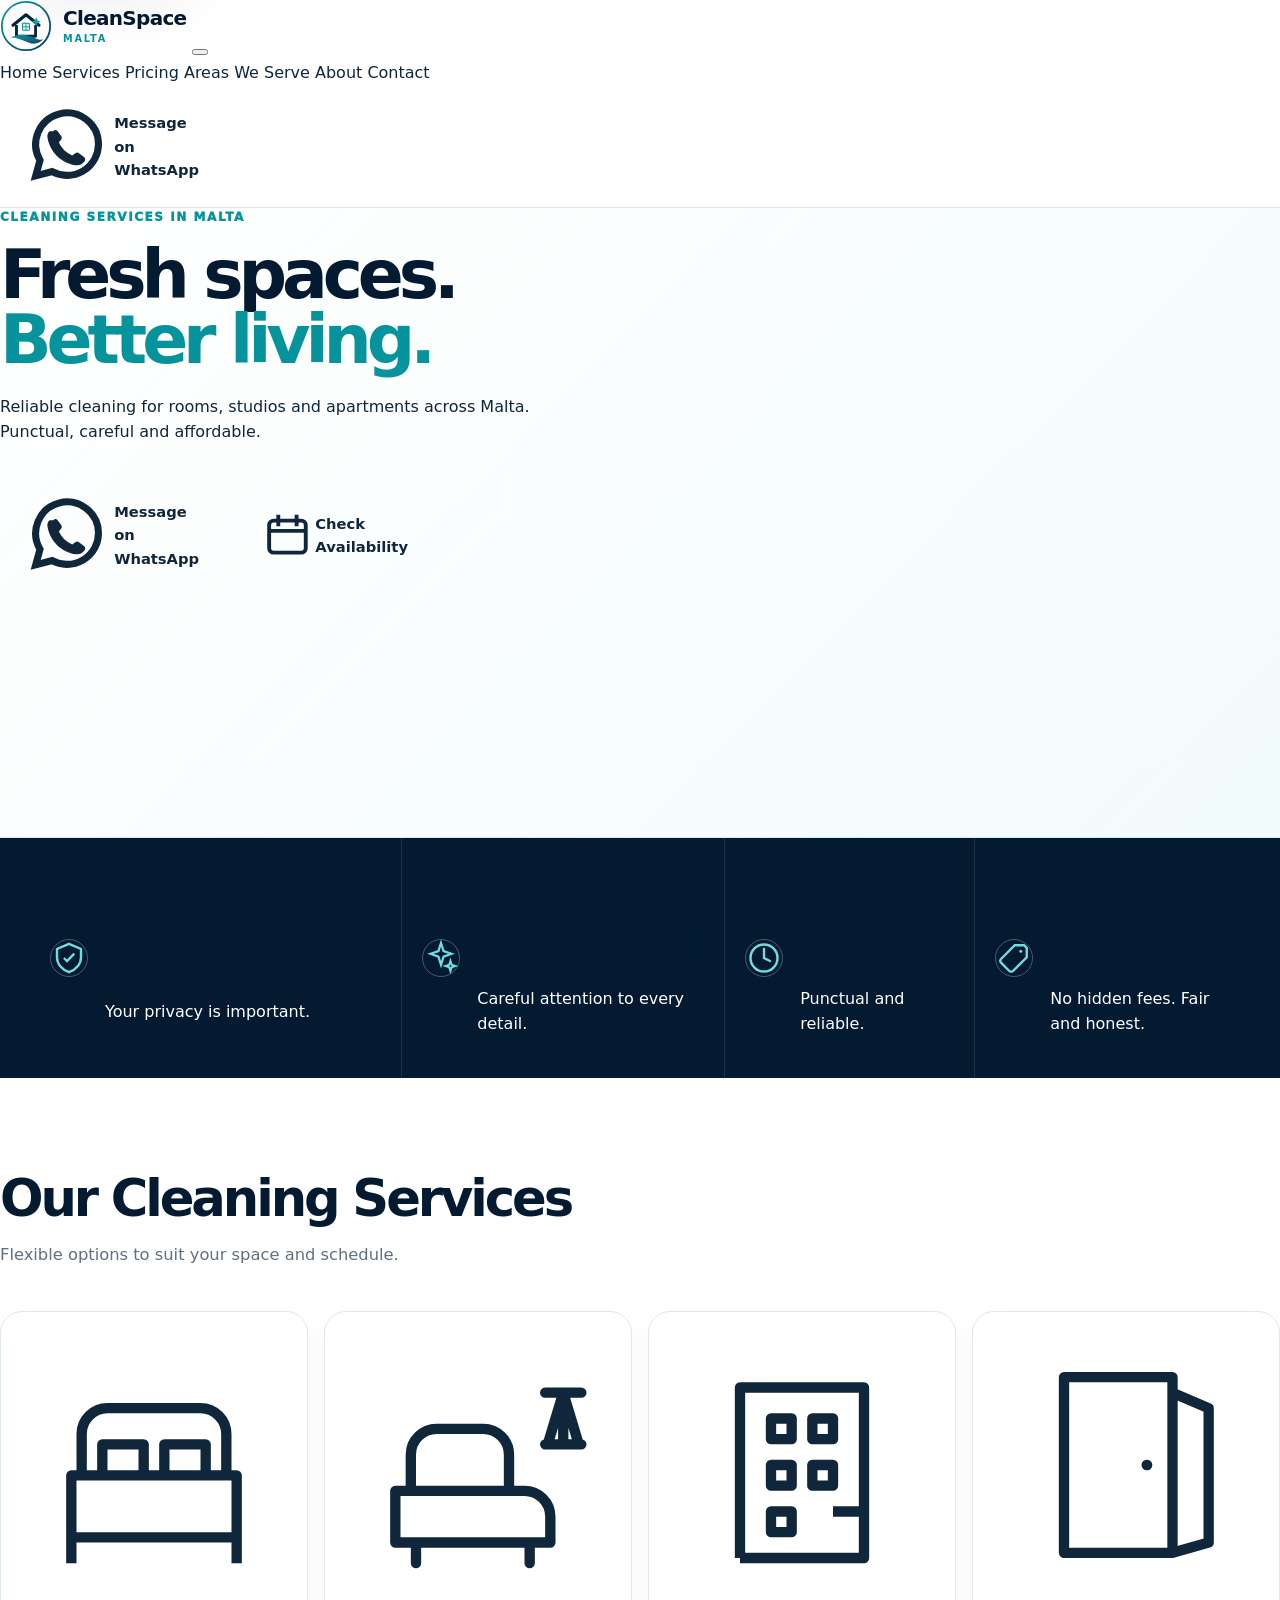
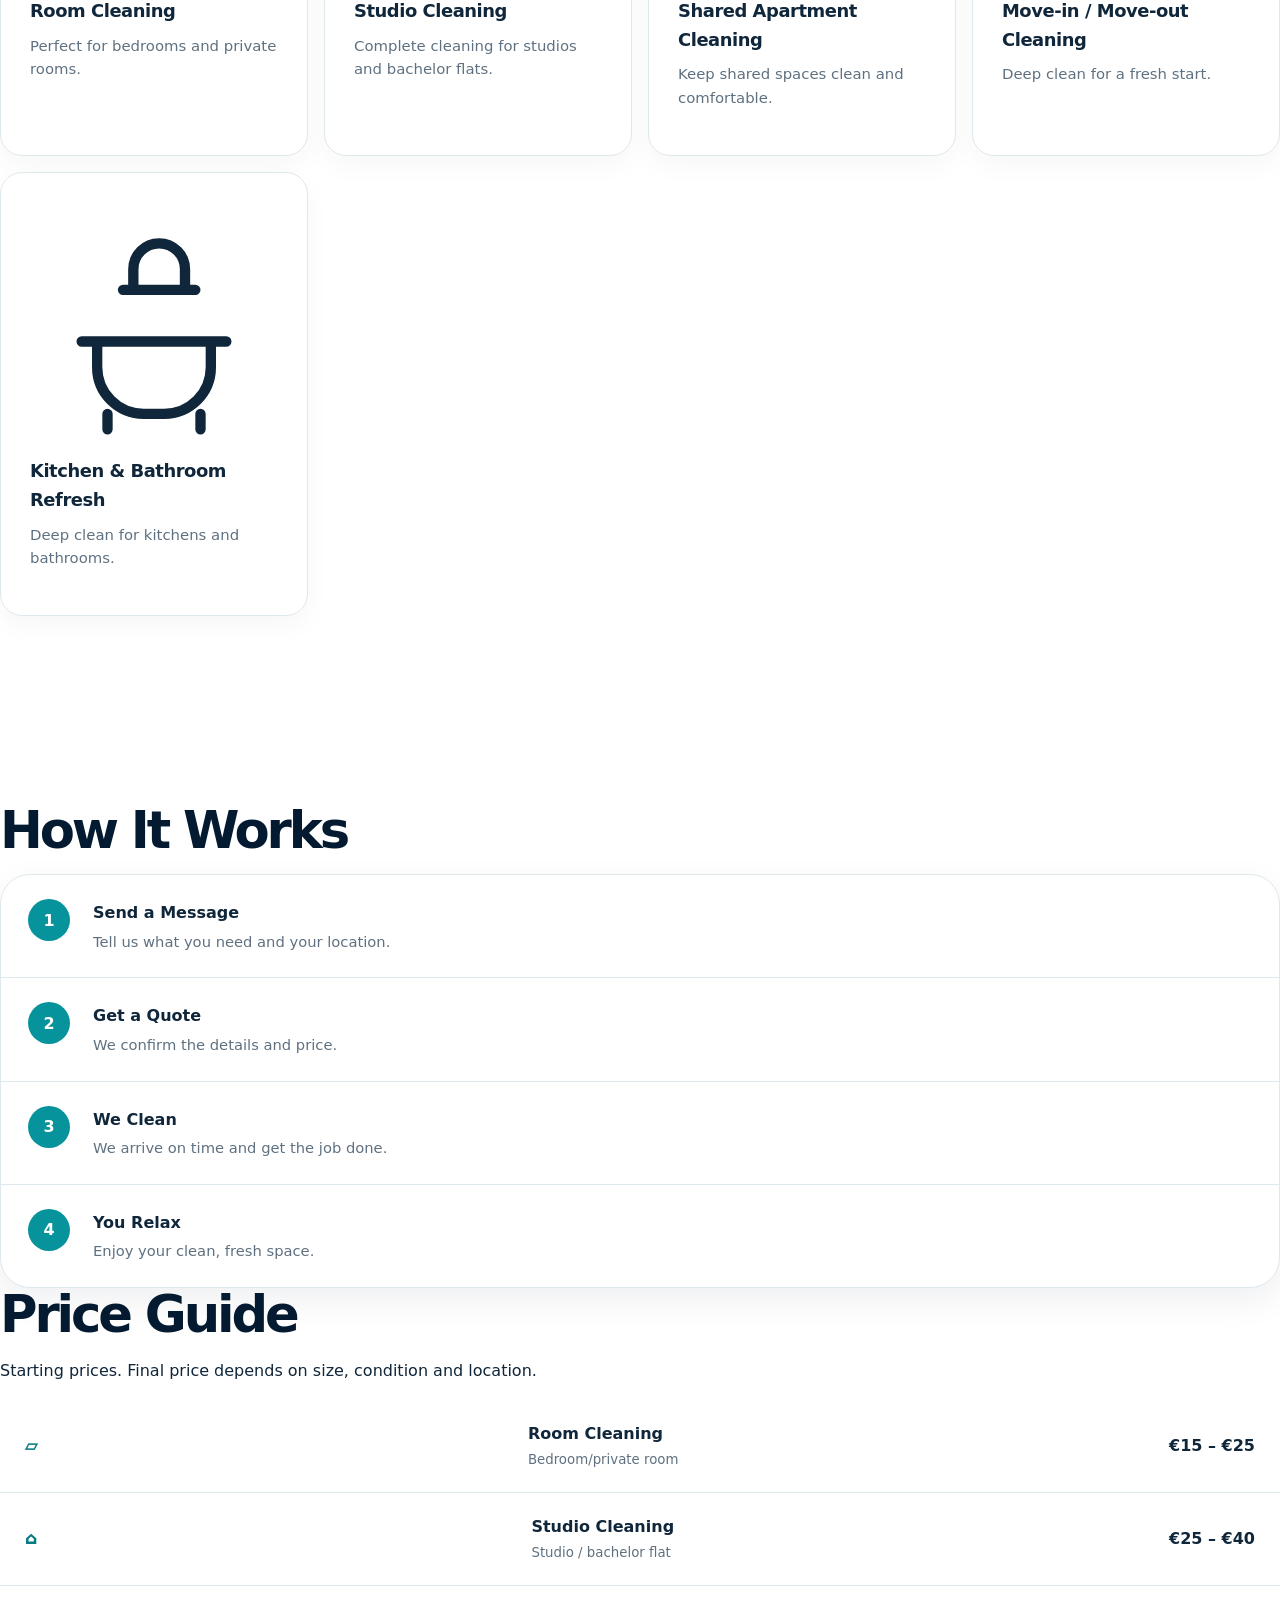
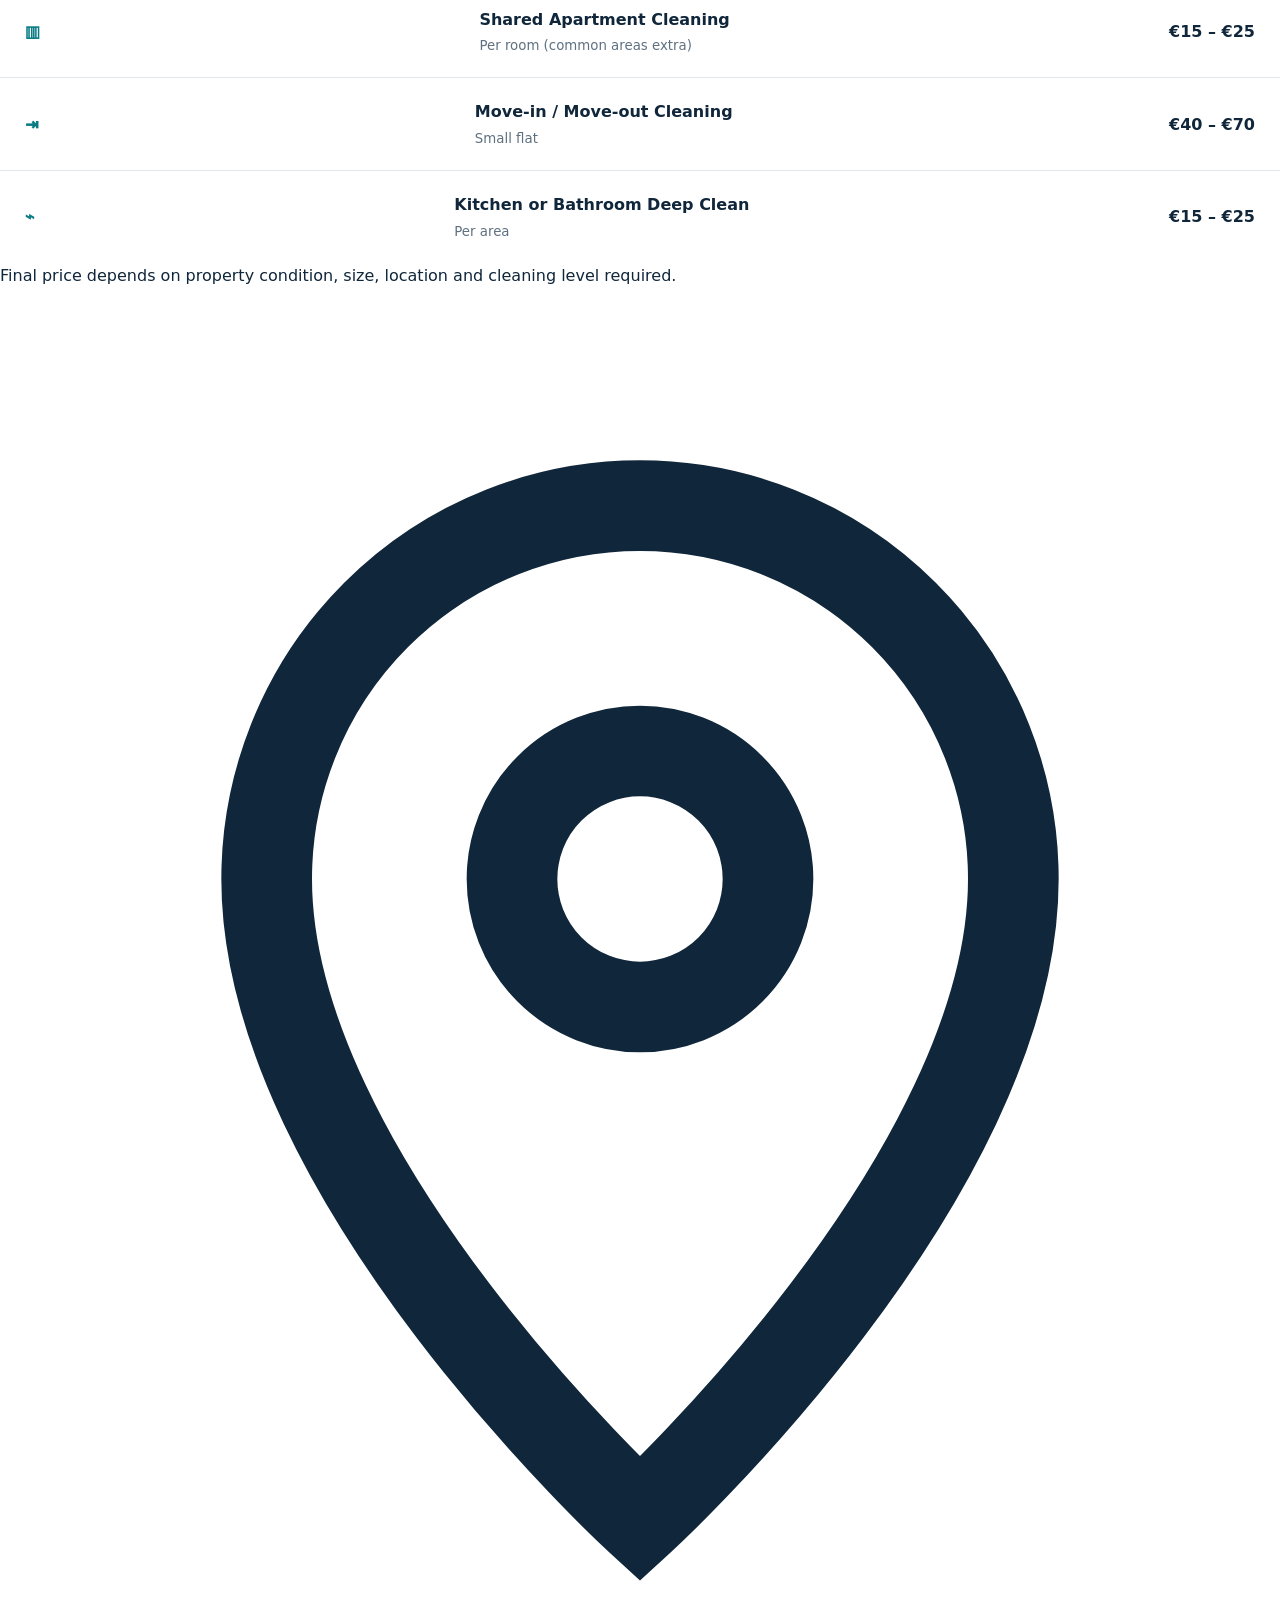
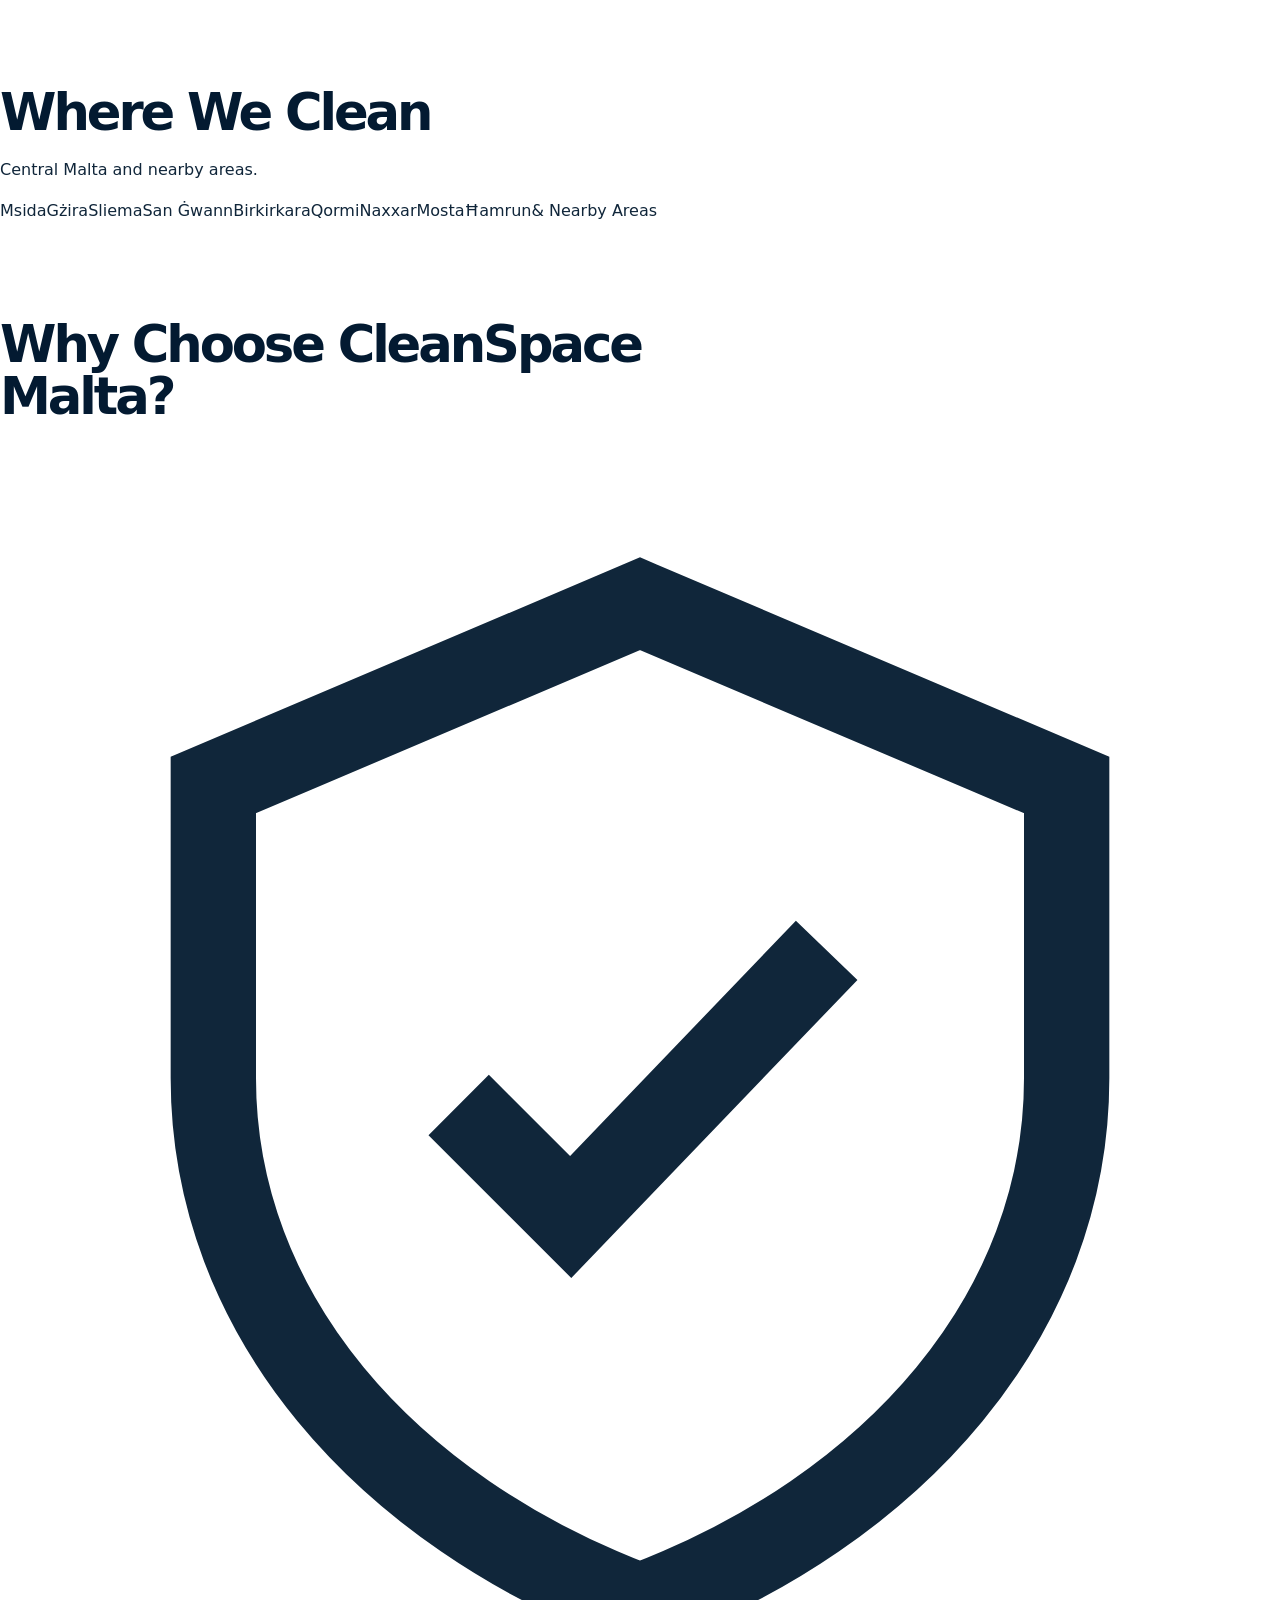
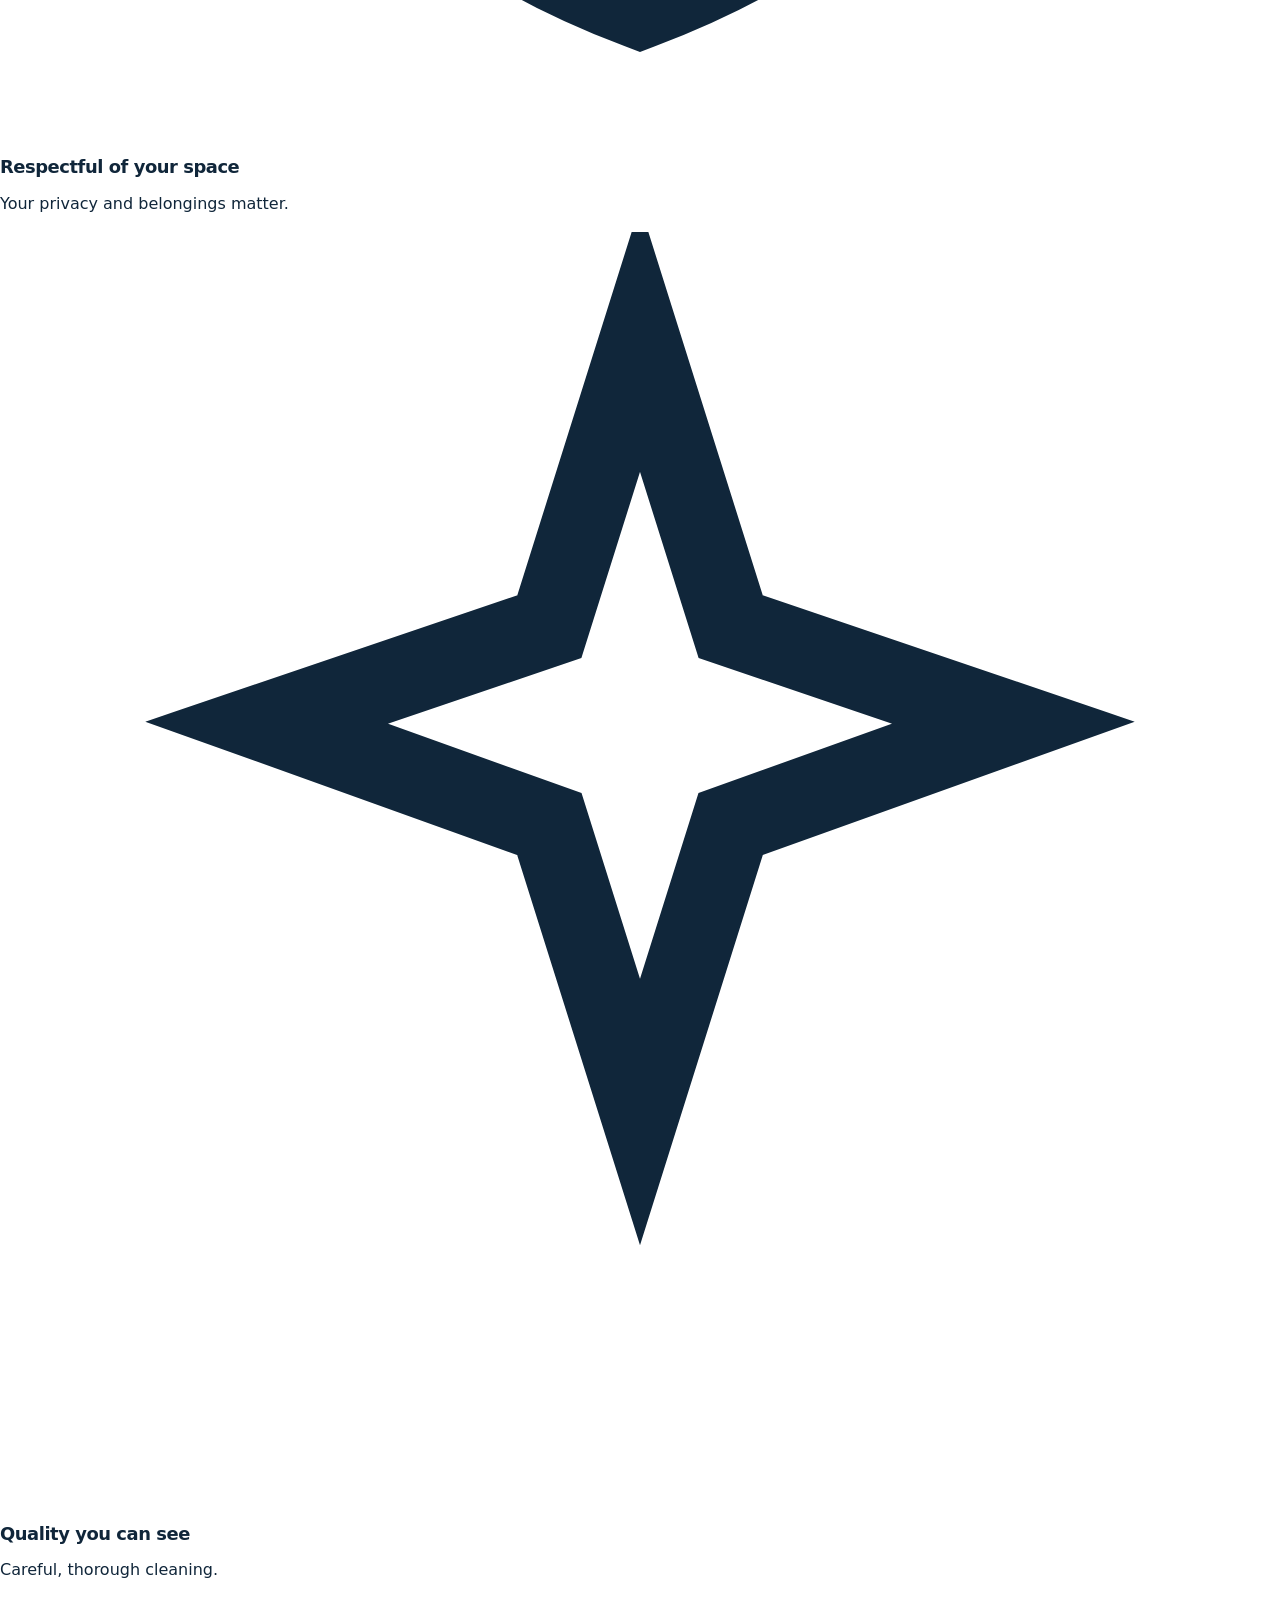
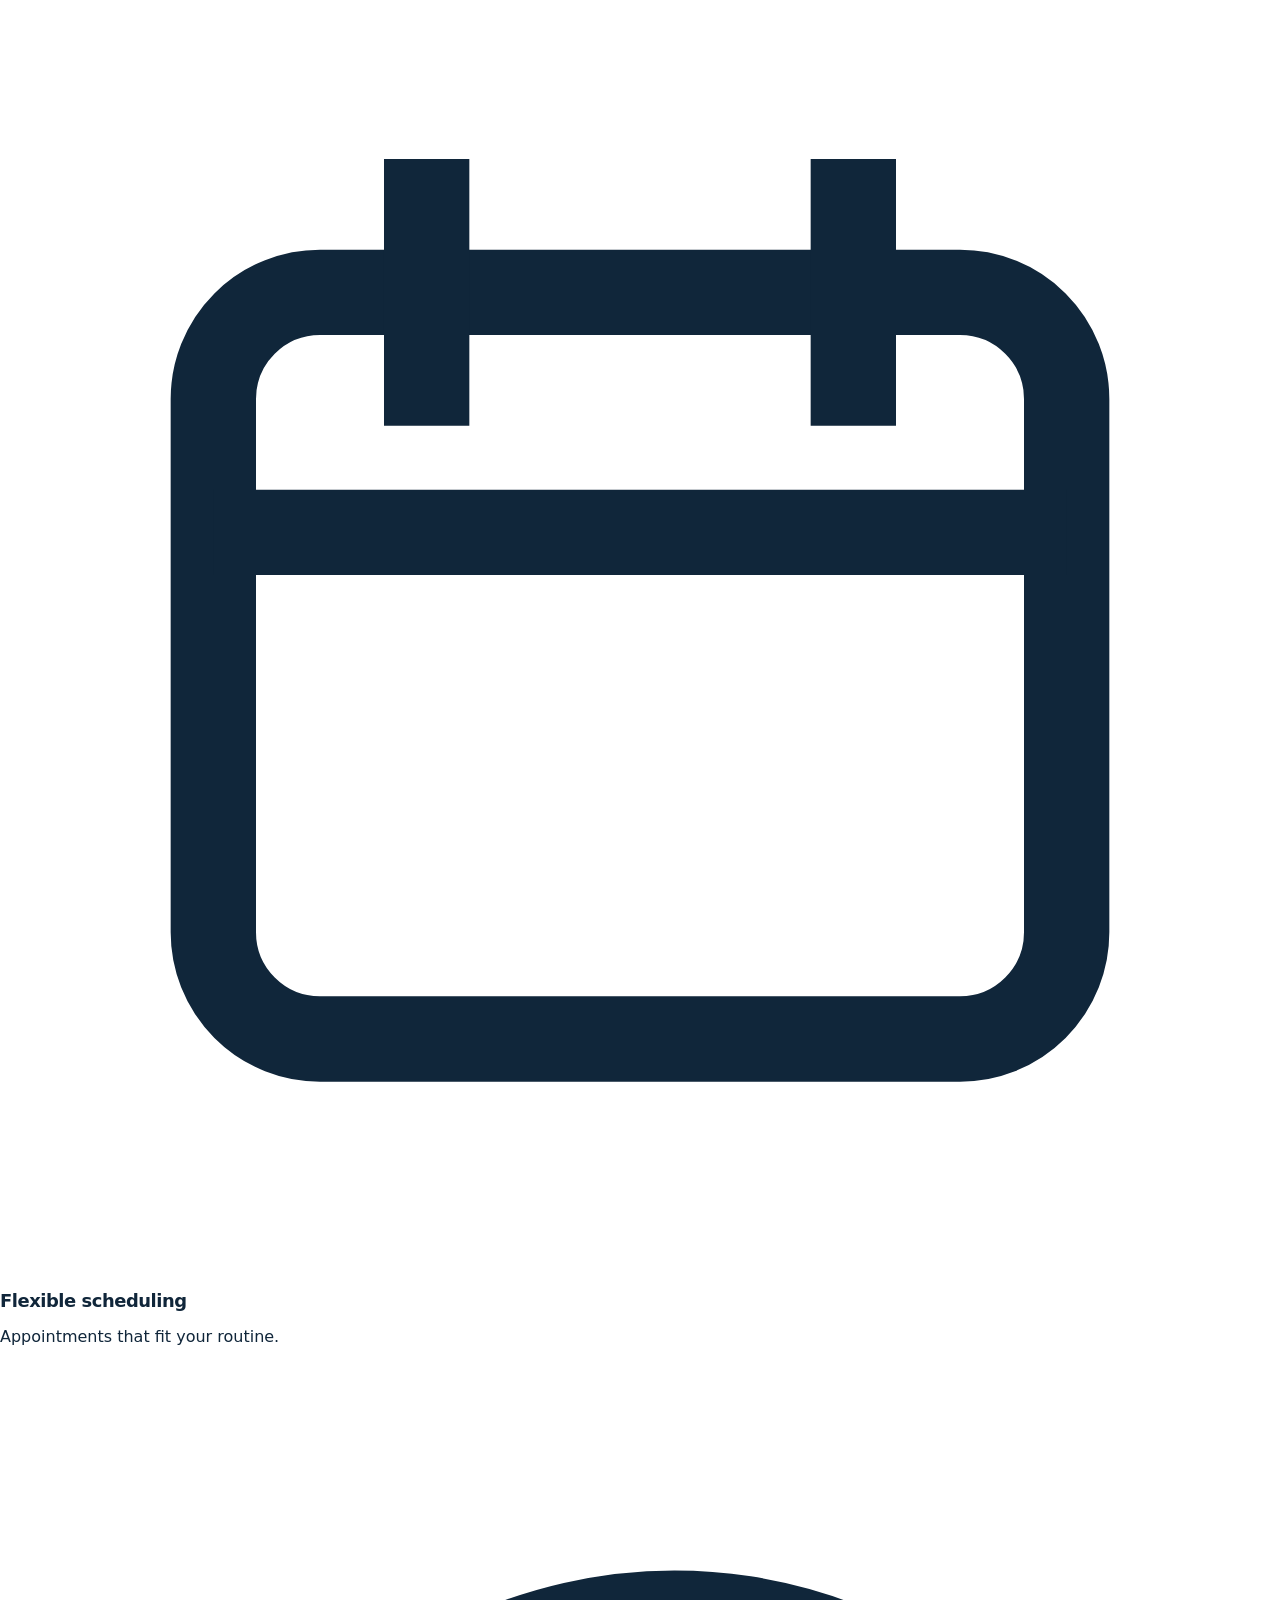
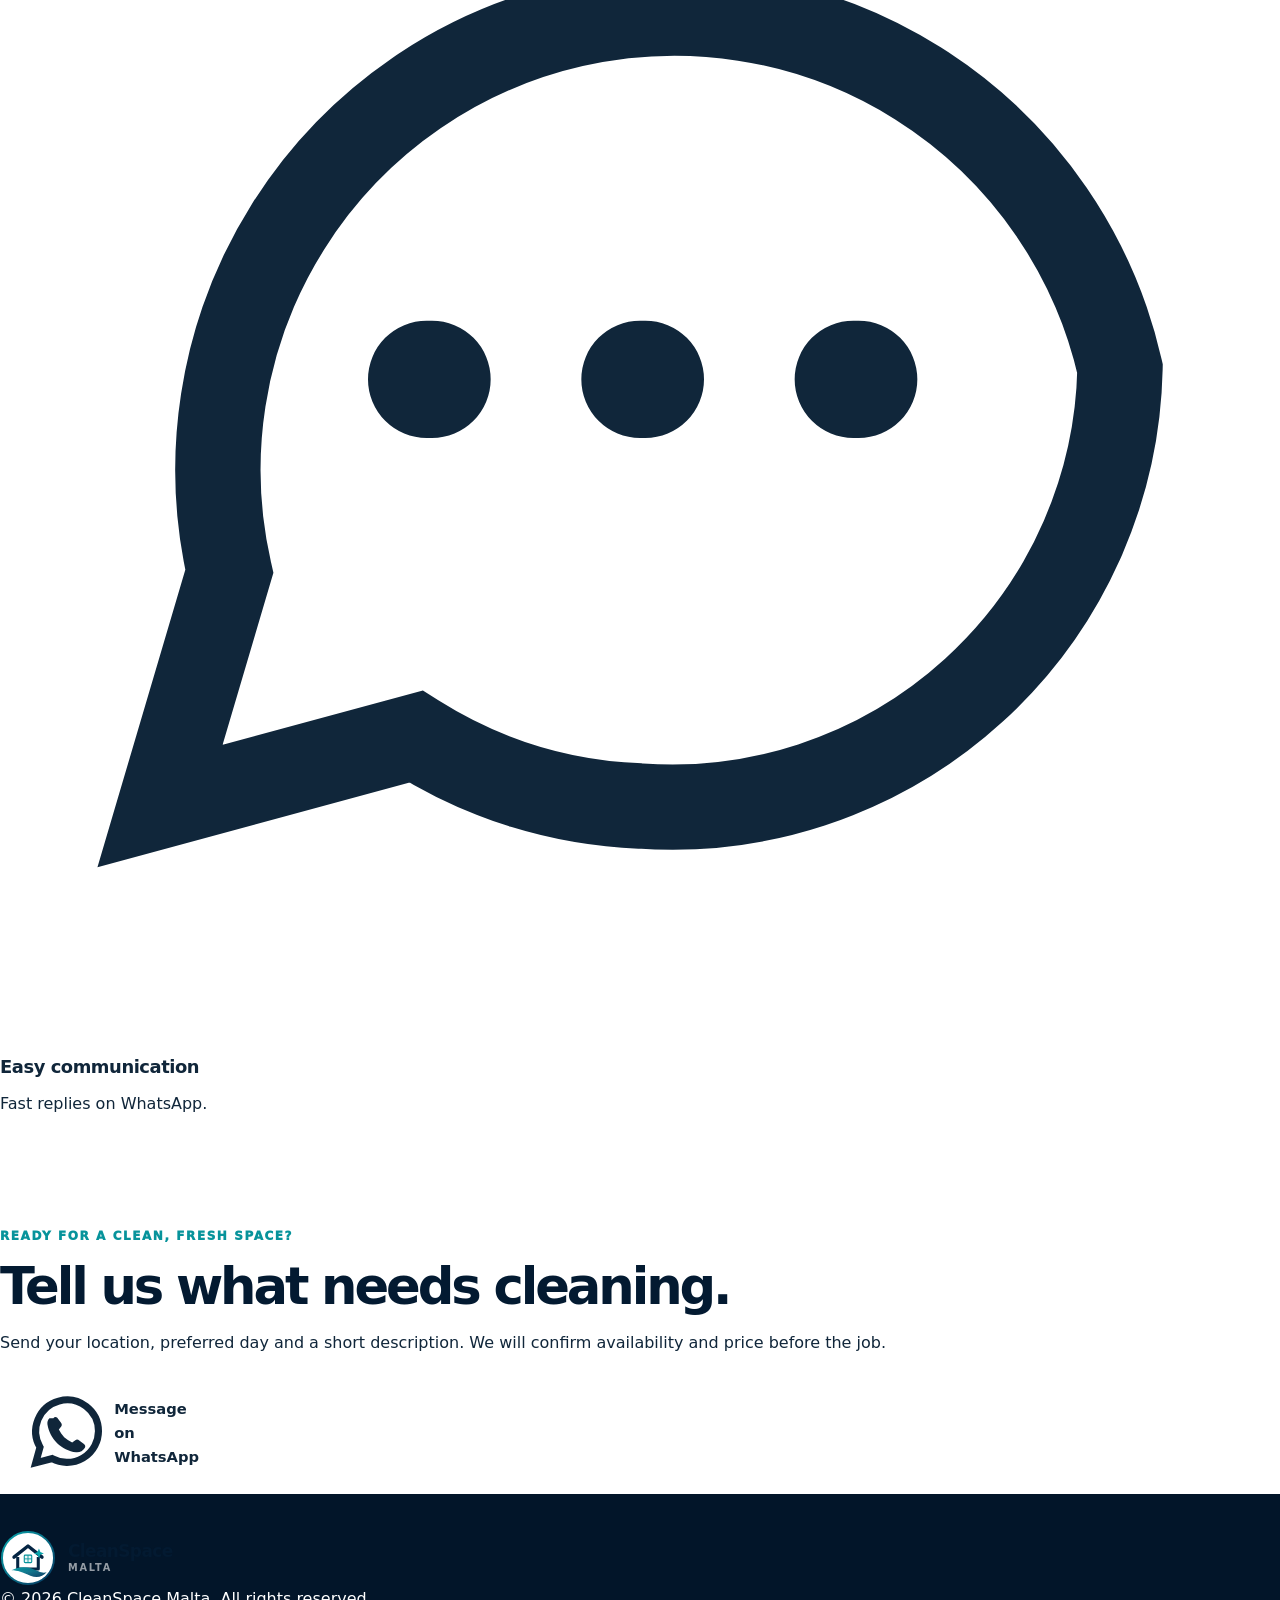
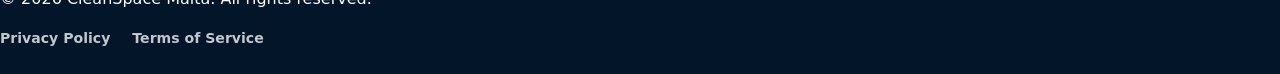
==== index.html @ 5b0a584e "Recreate homepage to match approved CleanSpace reference" ====
<!doctype html>
<html lang="en">
<head>
  <meta charset="utf-8">
  <meta name="viewport" content="width=device-width, initial-scale=1">
  <title>CleanSpace Malta | Reliable Cleaning Services in Malta</title>
  <meta name="description" content="Reliable cleaning for rooms, studios and apartments across Malta. Clear pricing, careful service and easy WhatsApp booking.">
  <meta name="robots" content="index,follow,max-image-preview:large">
  <meta name="theme-color" content="#062b50">
  <meta property="og:locale" content="en_MT">
  <meta property="og:type" content="website">
  <meta property="og:title" content="CleanSpace Malta | Fresh spaces. Better living.">
  <meta property="og:description" content="Reliable cleaning for rooms, studios and apartments across Malta.">
  <meta property="og:image" content="https://images.unsplash.com/photo-1721738858112-28feb4651ab6?auto=format&fit=crop&w=1600&q=82">
  <meta name="twitter:card" content="summary_large_image">
  <link rel="icon" href="assets/cleanspace-logo.svg" type="image/svg+xml">
  <link rel="manifest" href="site.webmanifest">
  <link rel="preload" href="https://images.unsplash.com/photo-1721738858112-28feb4651ab6?auto=format&fit=crop&w=1600&q=82" as="image">
  <link rel="stylesheet" href="styles.css">
  <script type="application/ld+json">
  {
    "@context":"https://schema.org",
    "@type":"LocalBusiness",
    "name":"CleanSpace Malta",
    "description":"Reliable cleaning support for rooms, studios, shared apartments and small flats across Malta.",
    "telephone":"+35679085861",
    "areaServed":["Malta","Msida","Gzira","Sliema","San Gwann","Birkirkara","Qormi","Naxxar","Mosta","Hamrun"],
    "priceRange":"€€",
    "sameAs":[]
  }
  </script>
</head>
<body>
  <a class="skip-link" href="#main">Skip to content</a>

  <header class="site-header" id="home">
    <div class="header-inner">
      <a class="brand" href="#home" aria-label="CleanSpace Malta home">
        <img src="assets/cleanspace-logo.svg" alt="" width="52" height="52">
        <span class="brand-copy"><strong>CleanSpace</strong><small>MALTA</small></span>
      </a>

      <button class="menu-toggle" type="button" aria-label="Open navigation" aria-controls="primary-nav" aria-expanded="false">
        <span></span><span></span><span></span>
      </button>

      <nav class="primary-nav" id="primary-nav" aria-label="Primary navigation">
        <a class="active" href="#home">Home</a>
        <a href="#services">Services</a>
        <a href="#pricing">Pricing</a>
        <a href="#areas">Areas We Serve</a>
        <a href="#about">About</a>
        <a href="#contact">Contact</a>
      </nav>

      <a class="button button-whatsapp header-whatsapp" href="https://wa.me/35679085861?text=Hello%20CleanSpace%20Malta%2C%20I%20would%20like%20a%20cleaning%20quote." target="_blank" rel="noopener">
        <svg viewBox="0 0 24 24" aria-hidden="true"><path d="M20 11.5a8 8 0 0 1-11.8 7l-4.2 1.1 1.1-4A8 8 0 1 1 20 11.5Z" fill="none" stroke="currentColor" stroke-width="1.8"/><path d="M8.5 8.2c.3-.4.7-.4 1-.1l1 1.3c.2.3.2.6 0 .9l-.6.8c.7 1.5 1.8 2.6 3.4 3.3l.8-.6c.3-.2.7-.2 1 .1l1.2.9c.4.3.4.7.2 1-.5.8-1.3 1.2-2.2 1.1-3.7-.5-6.7-3.4-7.3-7.1-.1-.6.1-1.2.5-1.6Z" fill="currentColor"/></svg>
        Message on WhatsApp
      </a>
    </div>
  </header>

  <main id="main">
    <section class="hero" aria-labelledby="hero-title">
      <div class="hero-content">
        <div class="hero-copy">
          <p class="eyebrow">Cleaning services in Malta</p>
          <h1 id="hero-title">Fresh spaces.<br><span>Better living.</span></h1>
          <p class="hero-lead">Reliable cleaning for rooms, studios and apartments across Malta. Punctual, careful and affordable.</p>
          <div class="hero-actions">
            <a class="button button-whatsapp" href="https://wa.me/35679085861?text=Hello%20CleanSpace%20Malta%2C%20I%20would%20like%20a%20cleaning%20quote." target="_blank" rel="noopener">
              <svg viewBox="0 0 24 24" aria-hidden="true"><path d="M20 11.5a8 8 0 0 1-11.8 7l-4.2 1.1 1.1-4A8 8 0 1 1 20 11.5Z" fill="none" stroke="currentColor" stroke-width="1.8"/><path d="M8.5 8.2c.3-.4.7-.4 1-.1l1 1.3c.2.3.2.6 0 .9l-.6.8c.7 1.5 1.8 2.6 3.4 3.3l.8-.6c.3-.2.7-.2 1 .1l1.2.9c.4.3.4.7.2 1-.5.8-1.3 1.2-2.2 1.1-3.7-.5-6.7-3.4-7.3-7.1-.1-.6.1-1.2.5-1.6Z" fill="currentColor"/></svg>
              Message on WhatsApp
            </a>
            <a class="button button-outline" href="#contact">
              <svg viewBox="0 0 24 24" aria-hidden="true"><rect x="4" y="5.5" width="16" height="14" rx="2" fill="none" stroke="currentColor" stroke-width="1.7"/><path d="M8 3v5M16 3v5M4 10h16" fill="none" stroke="currentColor" stroke-width="1.7"/></svg>
              Check Availability
            </a>
          </div>
        </div>
        <div class="hero-visual" role="img" aria-label="Bright, freshly cleaned bedroom with neatly made bed and indoor plant"></div>
      </div>
    </section>

    <section class="trust-strip" aria-label="Why customers choose CleanSpace Malta">
      <div class="trust-grid">
        <article class="trust-item">
          <div class="trust-icon"><svg viewBox="0 0 24 24" aria-hidden="true"><path d="M12 2.6 20 6v5.5c0 4.4-3.2 8.1-8 9.9-4.8-1.8-8-5.5-8-9.9V6l8-3.4Z" fill="none" stroke="currentColor" stroke-width="1.6"/><path d="m8.6 12 2.1 2.1 4.8-5" fill="none" stroke="currentColor" stroke-width="1.6"/></svg></div>
          <div><h2>Respectful &amp; Discreet</h2><p>Your privacy is important.</p></div>
        </article>
        <article class="trust-item">
          <div class="trust-icon"><svg viewBox="0 0 24 24" aria-hidden="true"><path d="m12 2 1.7 5.4L19 9.2l-5.3 1.9L12 16.5l-1.7-5.4L5 9.2l5.3-1.8L12 2Z" fill="none" stroke="currentColor" stroke-width="1.5"/><path d="m18.3 14 .8 2.5 2.4.8-2.4.9-.8 2.4-.8-2.4-2.5-.9 2.5-.8.8-2.5Z" fill="none" stroke="currentColor" stroke-width="1.4"/></svg></div>
          <div><h2>Quality Cleaning</h2><p>Careful attention to every detail.</p></div>
        </article>
        <article class="trust-item">
          <div class="trust-icon"><svg viewBox="0 0 24 24" aria-hidden="true"><circle cx="12" cy="12" r="9" fill="none" stroke="currentColor" stroke-width="1.6"/><path d="M12 6v6l4 2" fill="none" stroke="currentColor" stroke-width="1.6" stroke-linecap="round"/></svg></div>
          <div><h2>On Time</h2><p>Punctual and reliable.</p></div>
        </article>
        <article class="trust-item">
          <div class="trust-icon"><svg viewBox="0 0 24 24" aria-hidden="true"><path d="m3.5 12.5 9-9h6.2l1.8 1.8v6.2l-9 9a2 2 0 0 1-2.8 0l-5.2-5.2a2 2 0 0 1 0-2.8Z" fill="none" stroke="currentColor" stroke-width="1.6"/><circle cx="16.5" cy="7.5" r="1" fill="currentColor"/></svg></div>
          <div><h2>Clear Pricing</h2><p>No hidden fees. Fair and honest.</p></div>
        </article>
      </div>
    </section>

    <section class="section services-section" id="services">
      <div class="section-heading center">
        <h2>Our Cleaning Services</h2>
        <p>Flexible options to suit your space and schedule.</p>
      </div>

      <div class="service-grid">
        <article class="service-card">
          <div class="service-icon"><svg viewBox="0 0 48 48" aria-hidden="true"><path d="M8 26h32v12H8zM10 26V18a5 5 0 0 1 5-5h18a5 5 0 0 1 5 5v8M8 38v5M40 38v5M14 20h8v6h-8zM26 20h8v6h-8z" fill="none" stroke="currentColor" stroke-width="2" stroke-linejoin="round"/></svg></div>
          <h3>Room Cleaning</h3>
          <p>Perfect for bedrooms and private rooms.</p>
        </article>
        <article class="service-card">
          <div class="service-icon"><svg viewBox="0 0 48 48" aria-hidden="true"><path d="M8 29h25a5 5 0 0 1 5 5v5H8v-10ZM11 29v-7a5 5 0 0 1 5-5h9a5 5 0 0 1 5 5v7M12 39v4M34 39v4M37 20h7M40.5 10v10M37 10h7M40.5 10l-3 10M40.5 10l3 10" fill="none" stroke="currentColor" stroke-width="2" stroke-linecap="round" stroke-linejoin="round"/></svg></div>
          <h3>Studio Cleaning</h3>
          <p>Complete cleaning for studios and bachelor flats.</p>
        </article>
        <article class="service-card">
          <div class="service-icon"><svg viewBox="0 0 48 48" aria-hidden="true"><path d="M12 42V9h24v33M18 15h4v4h-4zM26 15h4v4h-4zM18 24h4v4h-4zM26 24h4v4h-4zM18 33h4v4h-4zM30 33h6v9H12" fill="none" stroke="currentColor" stroke-width="2" stroke-linejoin="round"/></svg></div>
          <h3>Shared Apartment Cleaning</h3>
          <p>Keep shared spaces clean and comfortable.</p>
        </article>
        <article class="service-card">
          <div class="service-icon"><svg viewBox="0 0 48 48" aria-hidden="true"><path d="M12 7h21v34H12zM33 10l7 3v26l-7 2M28 24h.1" fill="none" stroke="currentColor" stroke-width="2" stroke-linecap="round" stroke-linejoin="round"/></svg></div>
          <h3>Move-in / Move-out Cleaning</h3>
          <p>Deep clean for a fresh start.</p>
        </article>
        <article class="service-card">
          <div class="service-icon"><svg viewBox="0 0 48 48" aria-hidden="true"><path d="M10 27h28M13 27v5a9 9 0 0 0 9 9h4a9 9 0 0 0 9-9v-5M20 17v-4a5 5 0 0 1 10 0v4M18 17h14M15 41v3M33 41v3" fill="none" stroke="currentColor" stroke-width="2" stroke-linecap="round"/></svg></div>
          <h3>Kitchen &amp; Bathroom Refresh</h3>
          <p>Deep clean for kitchens and bathrooms.</p>
        </article>
      </div>
    </section>

    <section class="section practical-section">
      <div class="practical-grid">
        <article class="panel how-panel">
          <h2>How It Works</h2>
          <ol class="steps">
            <li><span>1</span><div><strong>Send a Message</strong><p>Tell us what you need and your location.</p></div></li>
            <li><span>2</span><div><strong>Get a Quote</strong><p>We confirm the details and price.</p></div></li>
            <li><span>3</span><div><strong>We Clean</strong><p>We arrive on time and get the job done.</p></div></li>
            <li><span>4</span><div><strong>You Relax</strong><p>Enjoy your clean, fresh space.</p></div></li>
          </ol>
        </article>

        <article class="panel price-panel" id="pricing">
          <h2>Price Guide</h2>
          <p class="panel-intro">Starting prices. Final price depends on size, condition and location.</p>
          <div class="price-list">
            <div class="price-row"><span class="mini-icon">▱</span><div><strong>Room Cleaning</strong><small>Bedroom/private room</small></div><b>€15 – €25</b></div>
            <div class="price-row"><span class="mini-icon">⌂</span><div><strong>Studio Cleaning</strong><small>Studio / bachelor flat</small></div><b>€25 – €40</b></div>
            <div class="price-row"><span class="mini-icon">▥</span><div><strong>Shared Apartment Cleaning</strong><small>Per room (common areas extra)</small></div><b>€15 – €25</b></div>
            <div class="price-row"><span class="mini-icon">⇥</span><div><strong>Move-in / Move-out Cleaning</strong><small>Small flat</small></div><b>€40 – €70</b></div>
            <div class="price-row"><span class="mini-icon">⌁</span><div><strong>Kitchen or Bathroom Deep Clean</strong><small>Per area</small></div><b>€15 – €25</b></div>
          </div>
          <p class="price-note">Final price depends on property condition, size, location and cleaning level required.</p>
        </article>
      </div>
    </section>

    <section class="areas-strip" id="areas">
      <div class="areas-inner">
        <div class="areas-heading">
          <svg viewBox="0 0 24 24" aria-hidden="true"><path d="M12 21s7-6.4 7-12A7 7 0 0 0 5 9c0 5.6 7 12 7 12Z" fill="none" stroke="currentColor" stroke-width="1.7"/><circle cx="12" cy="9" r="2.4" fill="none" stroke="currentColor" stroke-width="1.7"/></svg>
          <div><h2>Where We Clean</h2><p>Central Malta and nearby areas.</p></div>
        </div>
        <div class="area-tags">
          <span>Msida</span><span>Gżira</span><span>Sliema</span><span>San Ġwann</span><span>Birkirkara</span><span>Qormi</span><span>Naxxar</span><span>Mosta</span><span>Ħamrun</span><span>&amp; Nearby Areas</span>
        </div>
      </div>
    </section>

    <section class="section choose-section" id="about">
      <div class="section-heading center"><h2>Why Choose CleanSpace Malta?</h2></div>
      <div class="choose-grid">
        <article><svg viewBox="0 0 24 24" aria-hidden="true"><path d="M12 2.6 20 6v5.5c0 4.4-3.2 8.1-8 9.9-4.8-1.8-8-5.5-8-9.9V6l8-3.4Z" fill="none" stroke="currentColor" stroke-width="1.6"/><path d="m8.6 12 2.1 2.1 4.8-5" fill="none" stroke="currentColor" stroke-width="1.6"/></svg><div><h3>Respectful of your space</h3><p>Your privacy and belongings matter.</p></div></article>
        <article><svg viewBox="0 0 24 24" aria-hidden="true"><path d="m12 2 1.7 5.4L19 9.2l-5.3 1.9L12 16.5l-1.7-5.4L5 9.2l5.3-1.8L12 2Z" fill="none" stroke="currentColor" stroke-width="1.5"/></svg><div><h3>Quality you can see</h3><p>Careful, thorough cleaning.</p></div></article>
        <article><svg viewBox="0 0 24 24" aria-hidden="true"><rect x="4" y="5.5" width="16" height="14" rx="2" fill="none" stroke="currentColor" stroke-width="1.6"/><path d="M8 3v5M16 3v5M4 10h16" fill="none" stroke="currentColor" stroke-width="1.6"/></svg><div><h3>Flexible scheduling</h3><p>Appointments that fit your routine.</p></div></article>
        <article><svg viewBox="0 0 24 24" aria-hidden="true"><path d="M21 11.3a8.4 8.4 0 0 1-9 8.2 8.5 8.5 0 0 1-4.2-1.3L3 19.5l1.3-4.4A8.5 8.5 0 1 1 21 11.3Z" fill="none" stroke="currentColor" stroke-width="1.6"/><path d="M8 11.5h.1M12 11.5h.1M16 11.5h.1" stroke="currentColor" stroke-width="2.2" stroke-linecap="round"/></svg><div><h3>Easy communication</h3><p>Fast replies on WhatsApp.</p></div></article>
      </div>
    </section>

    <section class="contact-band" id="contact">
      <div class="contact-band-inner">
        <div>
          <p class="eyebrow light">Ready for a clean, fresh space?</p>
          <h2>Tell us what needs cleaning.</h2>
          <p>Send your location, preferred day and a short description. We will confirm availability and price before the job.</p>
        </div>
        <a class="button button-whatsapp contact-cta" href="https://wa.me/35679085861?text=Hello%20CleanSpace%20Malta%2C%20I%20would%20like%20to%20check%20availability." target="_blank" rel="noopener">
          <svg viewBox="0 0 24 24" aria-hidden="true"><path d="M20 11.5a8 8 0 0 1-11.8 7l-4.2 1.1 1.1-4A8 8 0 1 1 20 11.5Z" fill="none" stroke="currentColor" stroke-width="1.8"/><path d="M8.5 8.2c.3-.4.7-.4 1-.1l1 1.3c.2.3.2.6 0 .9l-.6.8c.7 1.5 1.8 2.6 3.4 3.3l.8-.6c.3-.2.7-.2 1 .1l1.2.9c.4.3.4.7.2 1-.5.8-1.3 1.2-2.2 1.1-3.7-.5-6.7-3.4-7.3-7.1-.1-.6.1-1.2.5-1.6Z" fill="currentColor"/></svg>
          Message on WhatsApp
        </a>
      </div>
    </section>
  </main>

  <footer class="site-footer">
    <div class="footer-inner">
      <a class="brand footer-brand" href="#home"><img src="assets/cleanspace-logo.svg" alt="" width="44" height="44"><span class="brand-copy"><strong>CleanSpace</strong><small>MALTA</small></span></a>
      <p>© <span id="year"></span> CleanSpace Malta. All rights reserved.</p>
      <div class="footer-links"><a href="privacy.html">Privacy Policy</a><a href="terms.html">Terms of Service</a></div>
    </div>
  </footer>

  <a class="mobile-whatsapp" href="https://wa.me/35679085861?text=Hello%20CleanSpace%20Malta%2C%20I%20would%20like%20a%20cleaning%20quote." target="_blank" rel="noopener" aria-label="Message CleanSpace Malta on WhatsApp">
    <svg viewBox="0 0 24 24" aria-hidden="true"><path d="M20 11.5a8 8 0 0 1-11.8 7l-4.2 1.1 1.1-4A8 8 0 1 1 20 11.5Z" fill="none" stroke="currentColor" stroke-width="1.8"/><path d="M8.5 8.2c.3-.4.7-.4 1-.1l1 1.3c.2.3.2.6 0 .9l-.6.8c.7 1.5 1.8 2.6 3.4 3.3l.8-.6c.3-.2.7-.2 1 .1l1.2.9c.4.3.4.7.2 1-.5.8-1.3 1.2-2.2 1.1-3.7-.5-6.7-3.4-7.3-7.1-.1-.6.1-1.2.5-1.6Z" fill="currentColor"/></svg>
    Message on WhatsApp
  </a>

  <script src="script.js"></script>
</body>
</html>
---- styles.css ----
:root{
  --navy-950:#031a31;
  --navy-900:#052543;
  --navy-800:#07365f;
  --teal-800:#087c83;
  --teal-700:#07939b;
  --teal-600:#0aa6ad;
  --teal-100:#dff6f6;
  --ink:#10263a;
  --muted:#5f7180;
  --line:#dfe8ed;
  --soft:#f5fafb;
  --white:#fff;
  --shadow-sm:0 12px 34px rgba(2,32,55,.07);
  --shadow-md:0 24px 65px rgba(2,32,55,.12);
  --radius-sm:14px;
  --radius-md:22px;
  --radius-lg:30px;
  --max:1180px;
}

*{box-sizing:border-box}
html{scroll-behavior:smooth;scroll-padding-top:92px}
body{margin:0;font-family:Inter,ui-sans-serif,system-ui,-apple-system,BlinkMacSystemFont,"Segoe UI",sans-serif;color:var(--ink);background:#fff;line-height:1.6;-webkit-font-smoothing:antialiased}
img{max-width:100%;display:block}
a{color:inherit;text-decoration:none}
button,a{touch-action:manipulation}
button{font:inherit}
.container,.nav-shell,.trust-grid{width:min(calc(100% - 40px),var(--max));margin-inline:auto}
.skip-link{position:absolute;left:16px;top:-80px;z-index:500;padding:10px 14px;border-radius:10px;background:#fff;color:var(--navy-950);box-shadow:var(--shadow-md);font-weight:800}.skip-link:focus{top:16px}

.site-header{position:sticky;top:0;z-index:100;background:rgba(255,255,255,.93);border-bottom:1px solid rgba(213,226,233,.8);backdrop-filter:blur(14px);transition:box-shadow .2s ease}.site-header.scrolled{box-shadow:0 10px 28px rgba(5,35,58,.07)}
.nav-shell{min-height:82px;display:flex;align-items:center;justify-content:space-between;gap:32px}
.brand{display:inline-flex;align-items:center;gap:11px;flex:none}.brand img{width:52px;height:52px;border-radius:50%}.brand-copy{display:flex;flex-direction:column;line-height:1}.brand-copy strong{font-size:1.25rem;letter-spacing:-.035em;color:var(--navy-950)}.brand-copy small{text-transform:uppercase;letter-spacing:.18em;font-size:.61rem;color:var(--teal-700);font-weight:900;margin-top:6px}
.nav-links{display:flex;align-items:center;gap:27px;font-size:.9rem;font-weight:780}.nav-links>a:not(.nav-whatsapp){position:relative}.nav-links>a:not(.nav-whatsapp)::after{content:"";position:absolute;left:0;right:100%;bottom:-7px;height:2px;background:var(--teal-700);transition:right .18s ease}.nav-links>a:not(.nav-whatsapp):hover::after{right:0}.nav-whatsapp{padding:11px 17px;border-radius:12px;color:#fff;background:var(--teal-700);box-shadow:0 10px 22px rgba(7,147,155,.18)}
.nav-toggle{display:none;width:44px;height:44px;align-items:center;justify-content:center;flex-direction:column;gap:5px;border:1px solid var(--line);background:#fff;border-radius:12px;cursor:pointer}.nav-toggle span{width:20px;height:2px;background:var(--navy-950);transition:.2s ease}

.hero{display:grid;grid-template-columns:minmax(0,.94fr) minmax(0,1.06fr);min-height:630px;border-bottom:1px solid var(--line);background:linear-gradient(135deg,#fff 0%,#f2fbfb 100%)}
.hero-copy-wrap{display:flex;align-items:center;padding:74px max(34px,calc((100vw - var(--max))/2)) 74px max(34px,calc((100vw - var(--max))/2))}
.hero-copy{max-width:650px}.availability-pill{display:inline-flex;align-items:center;gap:8px;margin-bottom:24px;padding:8px 12px;border:1px solid #cfe8e8;border-radius:999px;background:rgba(255,255,255,.78);color:#365967;font-size:.82rem;font-weight:780}.availability-pill span{width:8px;height:8px;border-radius:50%;background:var(--teal-600);box-shadow:0 0 0 4px rgba(10,166,173,.12)}
.eyebrow{margin:0 0 14px;color:var(--teal-700);font-size:.75rem;font-weight:920;text-transform:uppercase;letter-spacing:.13em}.eyebrow-light{color:#8de4e7}
h1,h2,h3,p{margin-top:0}h1{margin-bottom:22px;font-size:clamp(3rem,5.3vw,5.8rem);line-height:.96;letter-spacing:-.075em;color:var(--navy-950)}h1 span{color:var(--teal-700)}h2{margin-bottom:18px;font-size:clamp(2.25rem,4vw,4rem);line-height:1.02;letter-spacing:-.06em;color:var(--navy-950)}h3{margin-bottom:9px;font-size:1.12rem;letter-spacing:-.025em}
.hero-lede{max-width:630px;margin-bottom:0;color:#435c6d;font-size:1.13rem;line-height:1.72}.hero-actions{display:flex;gap:12px;flex-wrap:wrap;margin-top:29px}.button{display:inline-flex;align-items:center;justify-content:center;min-height:50px;padding:13px 19px;border:1px solid transparent;border-radius:13px;font-size:.92rem;font-weight:880;transition:transform .18s ease,box-shadow .18s ease,background .18s ease}.button:hover{transform:translateY(-2px)}.button-primary{color:#fff;background:var(--teal-700);box-shadow:0 14px 28px rgba(7,147,155,.21)}.button-primary:hover{background:var(--teal-800)}.button-secondary{border-color:#cadbe3;background:#fff;color:var(--navy-950)}.button-secondary:hover{box-shadow:var(--shadow-sm)}
.hero-proof{display:flex;flex-wrap:wrap;gap:17px;margin-top:25px;color:#536b79;font-size:.82rem;font-weight:720}.hero-proof span{white-space:nowrap}
.hero-visual{position:relative;min-width:0;overflow:hidden}.hero-visual::after{content:"";position:absolute;inset:0;background:linear-gradient(90deg,rgba(242,251,251,.2),transparent 24%);pointer-events:none}.hero-visual>img{width:100%;height:100%;object-fit:cover;object-position:center}.hero-float-card{position:absolute;left:30px;bottom:28px;z-index:2;padding:18px 20px;border:1px solid rgba(255,255,255,.7);border-radius:17px;background:rgba(255,255,255,.91);box-shadow:0 18px 48px rgba(3,26,49,.16);backdrop-filter:blur(10px)}.hero-float-card span{display:block;margin-bottom:5px;color:var(--teal-700);font-size:.68rem;font-weight:900;text-transform:uppercase;letter-spacing:.12em}.hero-float-card strong{display:block;color:var(--navy-950);font-size:1rem;line-height:1.35}

.trust-strip{background:var(--navy-950);color:#fff}.trust-grid{display:grid;grid-template-columns:repeat(4,1fr)}.trust-item{display:grid;grid-template-columns:42px 1fr;gap:13px;align-items:center;padding:25px 20px;border-right:1px solid rgba(255,255,255,.11)}.trust-item:first-child{padding-left:0}.trust-item:last-child{border-right:0;padding-right:0}.trust-icon{display:grid;place-items:center;width:38px;height:38px;border:1px solid rgba(255,255,255,.28);border-radius:50%;color:#74dce0;font-size:.68rem;font-weight:900}.trust-item strong,.trust-item small{display:block}.trust-item strong{font-size:.88rem}.trust-item small{margin-top:3px;color:rgba(255,255,255,.62);font-size:.75rem}

.section{padding:94px 0}.section-soft{background:var(--soft)}.section-dark{background:linear-gradient(118deg,var(--navy-950),var(--navy-800));color:#fff}.section-dark h2{color:#fff}.section-heading{max-width:810px;margin-bottom:43px}.section-heading.centered{text-align:center;margin-inline:auto}.section-heading.compact{max-width:710px}.section-heading>p:last-child{margin-bottom:0;color:var(--muted);font-size:1.02rem}
.service-grid{display:grid;grid-template-columns:repeat(4,1fr);gap:16px}.service-card{position:relative;padding:29px;border:1px solid var(--line);border-radius:var(--radius-md);background:#fff;box-shadow:0 10px 26px rgba(2,32,55,.035);transition:transform .2s ease,box-shadow .2s ease,border-color .2s ease}.service-card:hover{transform:translateY(-3px);box-shadow:var(--shadow-sm);border-color:#cbdde4}.service-number{display:inline-flex;margin-bottom:35px;color:var(--teal-700);font-size:.72rem;font-weight:950;letter-spacing:.1em}.service-card p{color:var(--muted);font-size:.93rem}.service-card ul{padding:0;margin:18px 0 0;list-style:none;display:grid;gap:8px;color:#365061;font-size:.86rem}.service-card li::before{content:"✓";margin-right:8px;color:var(--teal-700);font-weight:900}.service-feature{grid-column:1/-1;display:grid;grid-template-columns:auto 1fr auto;align-items:center;gap:27px;padding:26px 30px;background:linear-gradient(105deg,#f8fdfd,#edf9f9)}.service-feature .service-number{margin:0}.service-feature p{margin:0;max-width:760px}.service-feature>a{color:var(--teal-800);font-weight:900;white-space:nowrap}

.process-layout{display:grid;grid-template-columns:.86fr 1.14fr;gap:78px;align-items:start}.process-copy{position:sticky;top:112px}.process-copy>p:not(.eyebrow){color:var(--muted);font-size:1.02rem}.quote-tip{margin-top:28px;padding:19px 20px;border:1px solid #cde5e6;border-radius:16px;background:#fff;color:#41606c;font-size:.9rem}.quote-tip strong{color:var(--navy-950)}.steps{padding:0;margin:0;list-style:none;border:1px solid var(--line);border-radius:var(--radius-lg);background:#fff;overflow:hidden;box-shadow:var(--shadow-sm)}.steps li{display:grid;grid-template-columns:48px 1fr;gap:17px;align-items:start;padding:24px 27px;border-bottom:1px solid var(--line)}.steps li:last-child{border-bottom:0}.steps li>span{display:grid;place-items:center;width:42px;height:42px;border-radius:50%;background:var(--teal-700);color:#fff;font-weight:900}.steps strong{display:block;margin-top:1px}.steps p{margin:4px 0 0;color:var(--muted);font-size:.92rem}

.pricing-layout{display:grid;grid-template-columns:.82fr 1.18fr;gap:76px;align-items:center}.pricing-copy p{color:var(--muted)}.text-link{display:inline-flex;align-items:center;gap:7px;margin-top:10px;color:var(--teal-800);font-weight:900}.price-card{border:1px solid var(--line);border-radius:var(--radius-lg);background:#fff;box-shadow:var(--shadow-md);overflow:hidden}.price-row{display:flex;align-items:center;justify-content:space-between;gap:22px;padding:21px 25px;border-bottom:1px solid var(--line)}.price-row:last-child{border-bottom:0}.price-row strong,.price-row small{display:block}.price-row small{margin-top:3px;color:var(--muted)}.price-row>span{color:var(--teal-800);font-weight:920;white-space:nowrap}.quote-row{background:#f3fbfb}

.area-layout{display:grid;grid-template-columns:.82fr 1.18fr;gap:70px;align-items:center}.area-layout>div:first-child>p:last-child{max-width:540px;color:rgba(255,255,255,.72)}.area-chips{display:grid;grid-template-columns:repeat(3,1fr);gap:11px}.area-chips span{display:flex;align-items:center;justify-content:center;min-height:45px;padding:9px 12px;border:1px solid rgba(255,255,255,.18);border-radius:999px;background:rgba(255,255,255,.07);color:#fff;font-size:.9rem;font-weight:760}

.benefit-grid{display:grid;grid-template-columns:repeat(4,1fr);border:1px solid var(--line);border-radius:var(--radius-md);overflow:hidden}.benefit-grid article{padding:31px 27px;border-right:1px solid var(--line);background:#fff}.benefit-grid article:last-child{border-right:0}.benefit-grid span{display:inline-flex;margin-bottom:26px;color:var(--teal-700);font-size:.72rem;font-weight:950;letter-spacing:.1em}.benefit-grid p{margin-bottom:0;color:var(--muted);font-size:.92rem}

.faq-layout{display:grid;grid-template-columns:.65fr 1.35fr;gap:80px;align-items:start}.faq-copy{position:sticky;top:112px}.faq-copy p:last-child{color:var(--muted)}.faq-list{display:grid;gap:11px}details{border:1px solid var(--line);border-radius:16px;background:#fff;overflow:hidden}summary{position:relative;list-style:none;cursor:pointer;padding:19px 52px 19px 21px;font-weight:820}summary::-webkit-details-marker{display:none}summary::after{content:"+";position:absolute;right:21px;top:50%;transform:translateY(-50%);color:var(--teal-700);font-size:1.3rem;font-weight:400}details[open] summary::after{content:"−"}details p{padding:0 21px 20px;margin:0;color:var(--muted);font-size:.94rem}

.cta-section{padding:70px 0;background:linear-gradient(110deg,var(--navy-950),var(--navy-800));color:#fff}.cta-layout{display:grid;grid-template-columns:1fr auto;gap:42px;align-items:center}.cta-layout h2{margin-bottom:10px;color:#fff}.cta-layout>div:first-child>p:last-child{margin-bottom:0;color:rgba(255,255,255,.73)}.cta-actions{display:flex;gap:12px;flex-wrap:wrap;justify-content:flex-end}.button-white{background:#fff;color:var(--navy-950)}.button-outline-light{border-color:rgba(255,255,255,.4);background:transparent;color:#fff}

.site-footer{padding:36px 0 24px;background:#021529;color:#fff}.footer-top{display:flex;align-items:center;justify-content:space-between;gap:30px;padding-bottom:28px;border-bottom:1px solid rgba(255,255,255,.12)}.footer-brand{display:flex;align-items:center;gap:12px}.footer-brand img{width:56px;height:56px;border-radius:50%}.footer-brand span{display:flex;flex-direction:column}.footer-brand strong{font-size:1.06rem}.footer-brand small{margin-top:3px;color:rgba(255,255,255,.58)}.footer-links{display:flex;flex-wrap:wrap;gap:22px;color:rgba(255,255,255,.76);font-size:.88rem;font-weight:700}.footer-links a:hover{color:#fff}.footer-bottom{display:flex;justify-content:space-between;gap:28px;padding-top:21px;color:rgba(255,255,255,.48);font-size:.79rem}.footer-bottom p{margin:0}.mobile-whatsapp{display:none}

.legal-page{min-height:70vh;padding:84px 0;background:var(--soft)}.legal-shell{max-width:820px;padding:48px;border:1px solid var(--line);border-radius:var(--radius-lg);background:#fff;box-shadow:var(--shadow-sm)}.legal-shell h1{max-width:none;font-size:clamp(2.5rem,6vw,4.8rem)}.legal-shell h2{margin:34px 0 10px;font-size:1.35rem;letter-spacing:-.025em}.legal-shell p{color:var(--muted)}.legal-note{margin-top:42px;padding-top:24px;border-top:1px solid var(--line);font-size:.88rem}

.error-page{min-height:70vh;display:grid;place-items:center;padding:70px 20px;background:var(--soft)}.error-card{max-width:650px;text-align:center}.error-code{display:block;margin-bottom:16px;color:var(--teal-700);font-size:.78rem;font-weight:950;letter-spacing:.14em}.error-card p{color:var(--muted)}

@media (max-width:1050px){
  .nav-links{gap:18px}.service-grid{grid-template-columns:repeat(2,1fr)}.service-feature{grid-column:1/-1}.benefit-grid{grid-template-columns:repeat(2,1fr)}.benefit-grid article:nth-child(2){border-right:0}.benefit-grid article:nth-child(-n+2){border-bottom:1px solid var(--line)}.trust-grid{grid-template-columns:repeat(2,1fr)}.trust-item:nth-child(2){border-right:0}.trust-item:nth-child(-n+2){border-bottom:1px solid rgba(255,255,255,.11)}
}

@media (max-width:860px){
  html{scroll-padding-top:82px}.container,.nav-shell,.trust-grid{width:min(100% - 28px,var(--max))}.section{padding:72px 0}.nav-shell{min-height:70px}.brand img{width:46px;height:46px}.brand-copy strong{font-size:1.14rem}.nav-toggle{display:flex}.nav-toggle[aria-expanded="true"] span:nth-child(1){transform:translateY(7px) rotate(45deg)}.nav-toggle[aria-expanded="true"] span:nth-child(2){opacity:0}.nav-toggle[aria-expanded="true"] span:nth-child(3){transform:translateY(-7px) rotate(-45deg)}.nav-links{position:absolute;left:14px;right:14px;top:77px;display:none;flex-direction:column;align-items:stretch;gap:4px;padding:16px;border:1px solid var(--line);border-radius:18px;background:#fff;box-shadow:var(--shadow-md)}.nav-links.open{display:flex}.nav-links>a{padding:11px 12px;border-radius:10px}.nav-links>a:hover{background:var(--soft)}.nav-links>a::after{display:none}.nav-whatsapp{text-align:center;margin-top:5px}.hero{grid-template-columns:1fr;min-height:auto}.hero-copy-wrap{padding:62px 24px 46px}.hero-visual{min-height:410px}.hero-float-card{left:22px;bottom:20px}.process-layout,.pricing-layout,.area-layout,.faq-layout{grid-template-columns:1fr;gap:40px}.process-copy,.faq-copy{position:static}.area-chips{grid-template-columns:repeat(2,1fr)}.cta-layout{grid-template-columns:1fr}.cta-actions{justify-content:flex-start}.footer-top{align-items:flex-start;flex-direction:column}.footer-bottom{flex-direction:column;gap:8px}
}

@media (max-width:620px){
  body{padding-bottom:69px}.section{padding:58px 0}.hero-copy-wrap{padding:52px 18px 39px}.availability-pill{margin-bottom:19px}.hero-lede{font-size:1.02rem}.hero-actions{display:grid}.button{width:100%}.hero-proof{display:grid;gap:7px}.hero-visual{min-height:300px}.hero-float-card{left:14px;right:14px;bottom:14px}.trust-grid{width:100%;grid-template-columns:1fr}.trust-item{padding:17px 20px;border-right:0;border-bottom:1px solid rgba(255,255,255,.11)}.trust-item:first-child{padding-left:20px}.trust-item:nth-child(2){border-right:0}.trust-item:last-child{padding-right:20px;border-bottom:0}.service-grid{grid-template-columns:1fr}.service-feature{display:block}.service-feature .service-number{margin-bottom:20px}.service-feature>a{display:inline-block;margin-top:15px}.steps li{grid-template-columns:42px 1fr;gap:13px;padding:20px 18px}.steps li>span{width:38px;height:38px}.price-row{align-items:flex-start;flex-direction:column;gap:7px;padding:18px 20px}.price-row>span{white-space:normal}.area-chips{grid-template-columns:1fr 1fr;gap:8px}.area-chips span{font-size:.84rem}.benefit-grid{grid-template-columns:1fr}.benefit-grid article{border-right:0;border-bottom:1px solid var(--line)!important}.benefit-grid article:last-child{border-bottom:0!important}.benefit-grid span{margin-bottom:18px}.cta-section{padding:54px 0}.cta-actions{display:grid;width:100%}.footer-links{display:grid;grid-template-columns:1fr 1fr;width:100%;gap:14px}.site-footer{padding-bottom:28px}.mobile-whatsapp{position:fixed;left:12px;right:12px;bottom:10px;z-index:120;display:flex;align-items:center;justify-content:center;min-height:49px;border-radius:14px;background:var(--teal-700);color:#fff;font-weight:900;box-shadow:0 14px 35px rgba(3,26,49,.3)}.legal-page{padding:48px 0}.legal-shell{padding:28px 22px;border-radius:20px}
}

@media (prefers-reduced-motion:reduce){html{scroll-behavior:auto}*,*::before,*::after{transition:none!important;animation:none!important}}
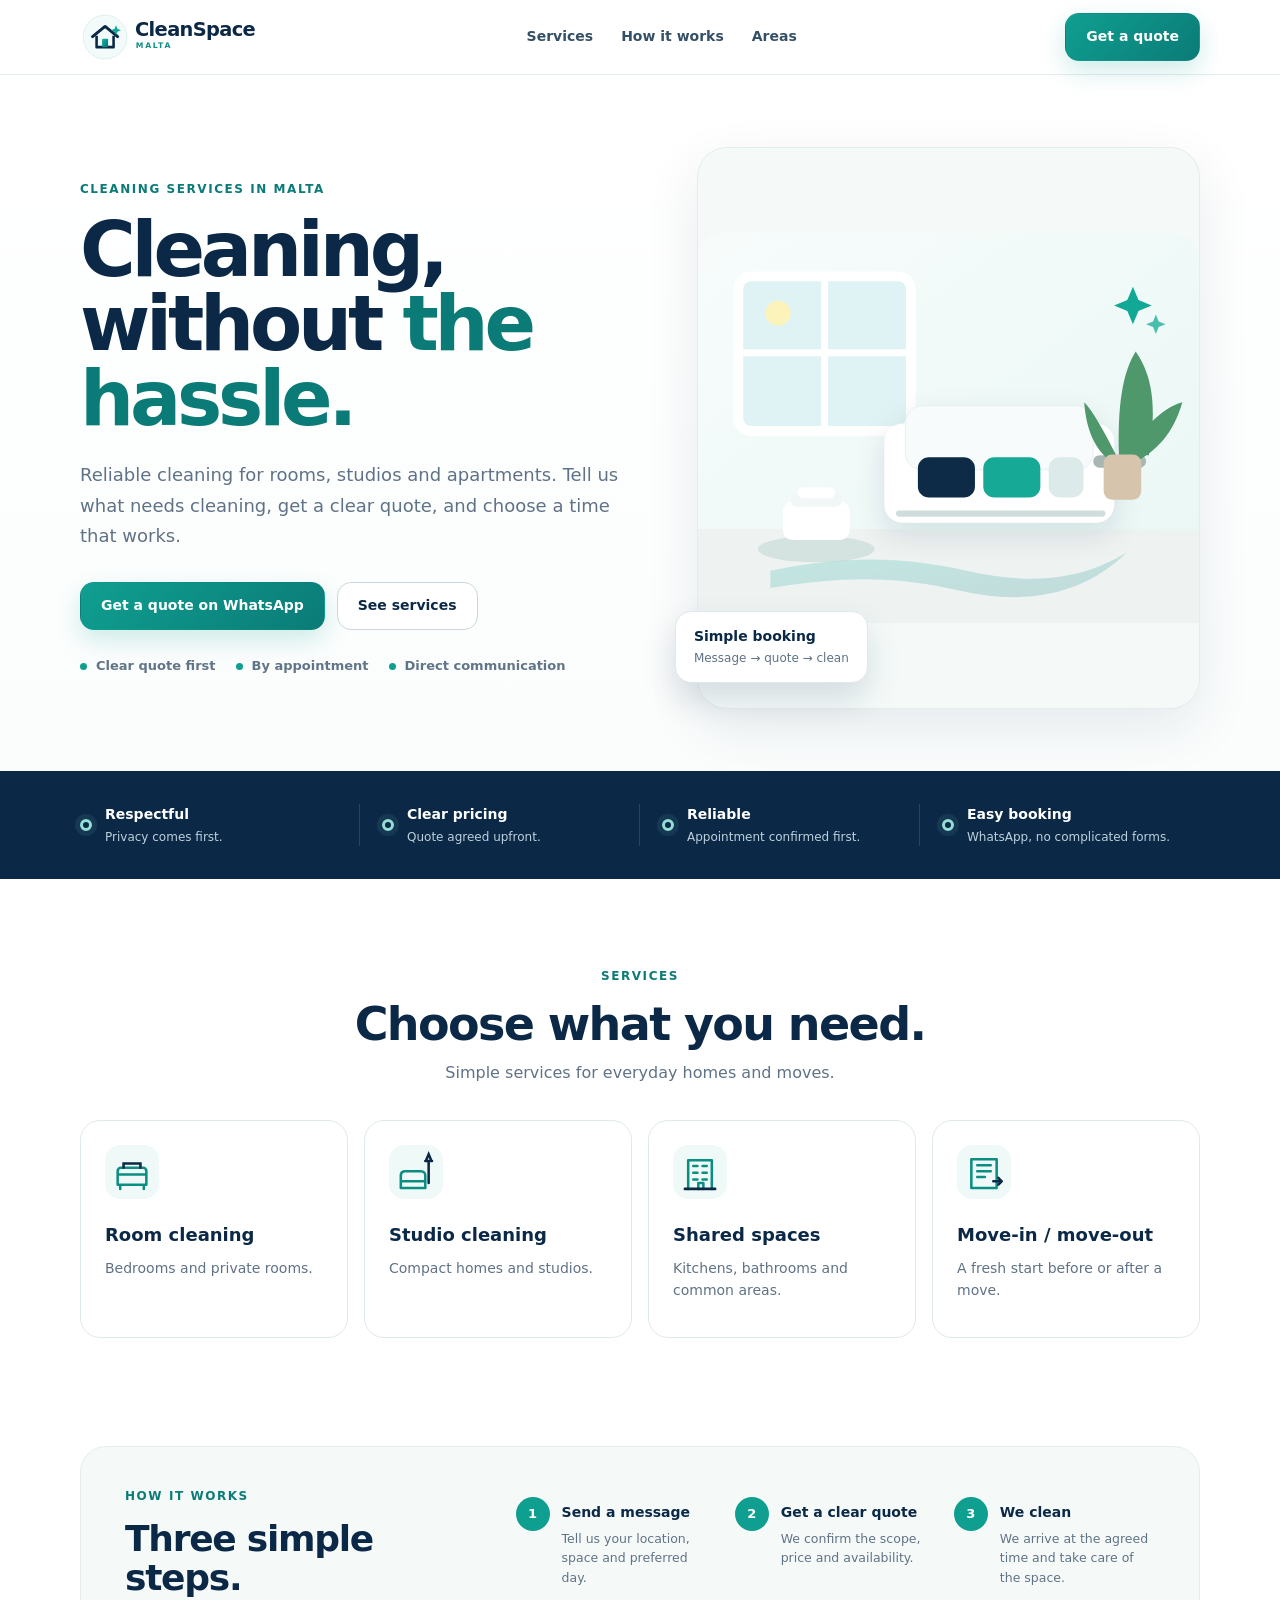
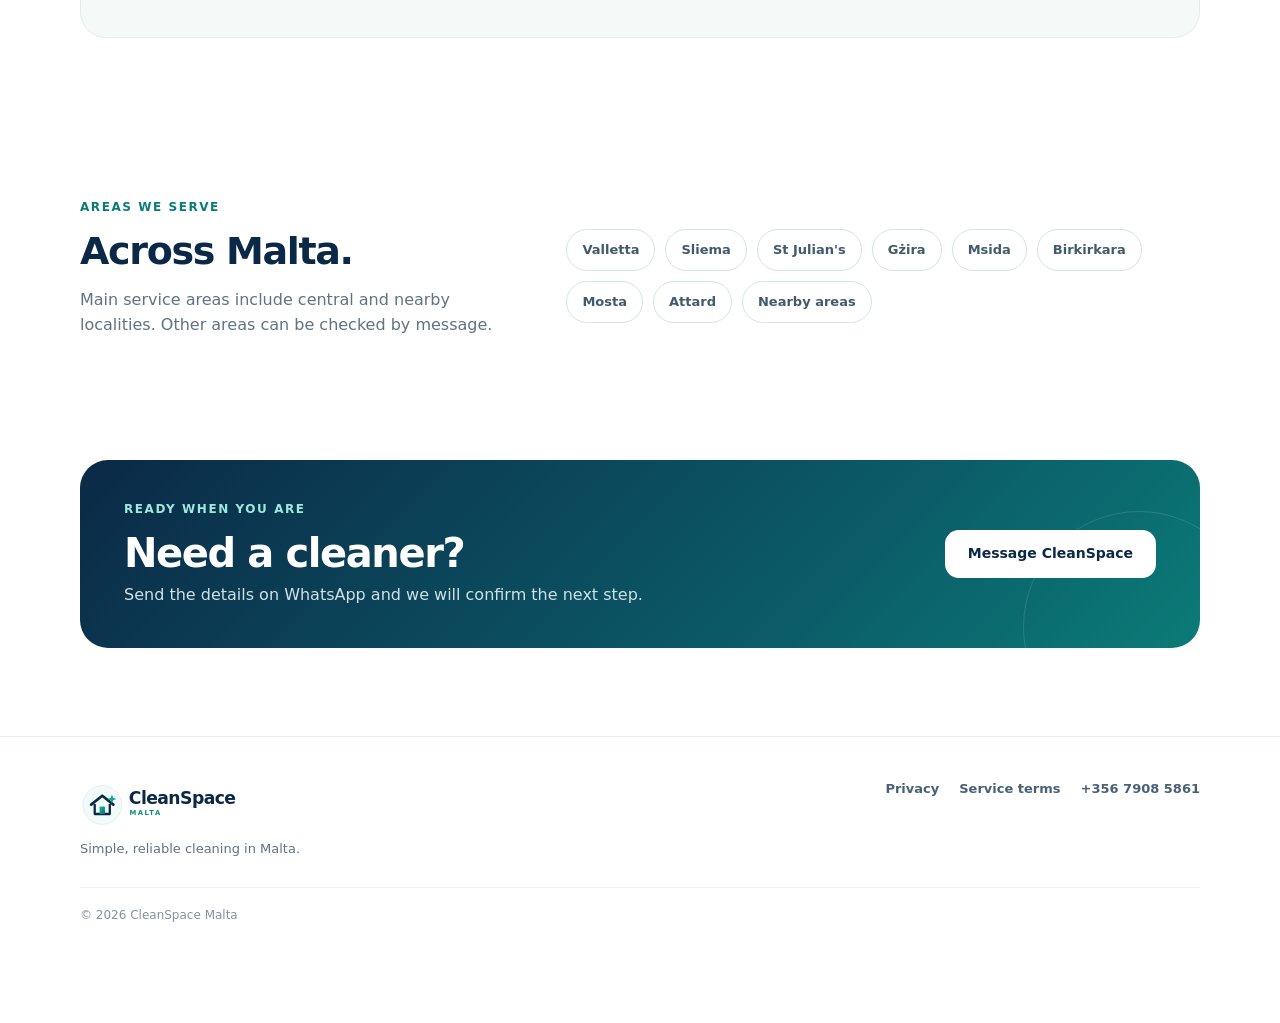
==== commit f82a304b: "Rebuild CleanSpace Malta with concise modern UI" ====
--- a/index.html
+++ b/index.html
@@ -3,218 +3,54 @@
 <head>
   <meta charset="utf-8">
   <meta name="viewport" content="width=device-width, initial-scale=1">
-  <title>CleanSpace Malta | Reliable Cleaning Services in Malta</title>
-  <meta name="description" content="Reliable cleaning for rooms, studios and apartments across Malta. Clear pricing, careful service and easy WhatsApp booking.">
+  <title>CleanSpace Malta | Simple, Reliable Cleaning</title>
+  <meta name="description" content="Simple, reliable cleaning for rooms, studios, shared apartments and small flats across Malta. Get a clear quote and book easily on WhatsApp.">
+  <meta name="theme-color" content="#ffffff">
   <meta name="robots" content="index,follow,max-image-preview:large">
-  <meta name="theme-color" content="#062b50">
+  <meta property="og:type" content="website">
   <meta property="og:locale" content="en_MT">
-  <meta property="og:type" content="website">
-  <meta property="og:title" content="CleanSpace Malta | Fresh spaces. Better living.">
-  <meta property="og:description" content="Reliable cleaning for rooms, studios and apartments across Malta.">
-  <meta property="og:image" content="https://images.unsplash.com/photo-1721738858112-28feb4651ab6?auto=format&fit=crop&w=1600&q=82">
+  <meta property="og:title" content="CleanSpace Malta | Cleaning, without the hassle.">
+  <meta property="og:description" content="Reliable home cleaning across Malta with clear quotes and easy WhatsApp booking.">
+  <meta property="og:image" content="assets/og-cover.svg">
   <meta name="twitter:card" content="summary_large_image">
-  <link rel="icon" href="assets/cleanspace-logo.svg" type="image/svg+xml">
+  <link rel="icon" href="assets/logo.svg" type="image/svg+xml">
   <link rel="manifest" href="site.webmanifest">
-  <link rel="preload" href="https://images.unsplash.com/photo-1721738858112-28feb4651ab6?auto=format&fit=crop&w=1600&q=82" as="image">
   <link rel="stylesheet" href="styles.css">
   <script type="application/ld+json">
-  {
-    "@context":"https://schema.org",
-    "@type":"LocalBusiness",
-    "name":"CleanSpace Malta",
-    "description":"Reliable cleaning support for rooms, studios, shared apartments and small flats across Malta.",
-    "telephone":"+35679085861",
-    "areaServed":["Malta","Msida","Gzira","Sliema","San Gwann","Birkirkara","Qormi","Naxxar","Mosta","Hamrun"],
-    "priceRange":"€€",
-    "sameAs":[]
-  }
+  {"@context":"https://schema.org","@type":"LocalBusiness","name":"CleanSpace Malta","description":"Simple, reliable cleaning support for rooms, studios, shared apartments and small flats across Malta.","telephone":"+35679085861","areaServed":["Malta","Valletta","Sliema","St Julian's","Gzira","Msida","Birkirkara","Mosta","Attard"],"priceRange":"€€"}
   </script>
 </head>
 <body>
   <a class="skip-link" href="#main">Skip to content</a>
-
-  <header class="site-header" id="home">
-    <div class="header-inner">
-      <a class="brand" href="#home" aria-label="CleanSpace Malta home">
-        <img src="assets/cleanspace-logo.svg" alt="" width="52" height="52">
-        <span class="brand-copy"><strong>CleanSpace</strong><small>MALTA</small></span>
-      </a>
-
-      <button class="menu-toggle" type="button" aria-label="Open navigation" aria-controls="primary-nav" aria-expanded="false">
-        <span></span><span></span><span></span>
-      </button>
-
-      <nav class="primary-nav" id="primary-nav" aria-label="Primary navigation">
-        <a class="active" href="#home">Home</a>
-        <a href="#services">Services</a>
-        <a href="#pricing">Pricing</a>
-        <a href="#areas">Areas We Serve</a>
-        <a href="#about">About</a>
-        <a href="#contact">Contact</a>
-      </nav>
-
-      <a class="button button-whatsapp header-whatsapp" href="https://wa.me/35679085861?text=Hello%20CleanSpace%20Malta%2C%20I%20would%20like%20a%20cleaning%20quote." target="_blank" rel="noopener">
-        <svg viewBox="0 0 24 24" aria-hidden="true"><path d="M20 11.5a8 8 0 0 1-11.8 7l-4.2 1.1 1.1-4A8 8 0 1 1 20 11.5Z" fill="none" stroke="currentColor" stroke-width="1.8"/><path d="M8.5 8.2c.3-.4.7-.4 1-.1l1 1.3c.2.3.2.6 0 .9l-.6.8c.7 1.5 1.8 2.6 3.4 3.3l.8-.6c.3-.2.7-.2 1 .1l1.2.9c.4.3.4.7.2 1-.5.8-1.3 1.2-2.2 1.1-3.7-.5-6.7-3.4-7.3-7.1-.1-.6.1-1.2.5-1.6Z" fill="currentColor"/></svg>
-        Message on WhatsApp
-      </a>
+  <header class="site-header" id="top">
+    <div class="nav-shell">
+      <a class="brand" href="#top" aria-label="CleanSpace Malta home"><img src="assets/logo.svg" alt="CleanSpace Malta" width="220" height="64"></a>
+      <button class="menu-toggle" type="button" aria-expanded="false" aria-controls="primary-nav" aria-label="Open menu"><span></span><span></span><span></span></button>
+      <nav id="primary-nav" class="primary-nav" aria-label="Primary navigation"><a href="#services">Services</a><a href="#process">How it works</a><a href="#areas">Areas</a></nav>
+      <a class="button button-primary header-cta" href="https://wa.me/35679085861?text=Hello%20CleanSpace%20Malta%2C%20I%20would%20like%20a%20cleaning%20quote." target="_blank" rel="noopener">Get a quote</a>
     </div>
   </header>
-
   <main id="main">
-    <section class="hero" aria-labelledby="hero-title">
-      <div class="hero-content">
+    <section class="hero section">
+      <div class="container hero-grid">
         <div class="hero-copy">
           <p class="eyebrow">Cleaning services in Malta</p>
-          <h1 id="hero-title">Fresh spaces.<br><span>Better living.</span></h1>
-          <p class="hero-lead">Reliable cleaning for rooms, studios and apartments across Malta. Punctual, careful and affordable.</p>
-          <div class="hero-actions">
-            <a class="button button-whatsapp" href="https://wa.me/35679085861?text=Hello%20CleanSpace%20Malta%2C%20I%20would%20like%20a%20cleaning%20quote." target="_blank" rel="noopener">
-              <svg viewBox="0 0 24 24" aria-hidden="true"><path d="M20 11.5a8 8 0 0 1-11.8 7l-4.2 1.1 1.1-4A8 8 0 1 1 20 11.5Z" fill="none" stroke="currentColor" stroke-width="1.8"/><path d="M8.5 8.2c.3-.4.7-.4 1-.1l1 1.3c.2.3.2.6 0 .9l-.6.8c.7 1.5 1.8 2.6 3.4 3.3l.8-.6c.3-.2.7-.2 1 .1l1.2.9c.4.3.4.7.2 1-.5.8-1.3 1.2-2.2 1.1-3.7-.5-6.7-3.4-7.3-7.1-.1-.6.1-1.2.5-1.6Z" fill="currentColor"/></svg>
-              Message on WhatsApp
-            </a>
-            <a class="button button-outline" href="#contact">
-              <svg viewBox="0 0 24 24" aria-hidden="true"><rect x="4" y="5.5" width="16" height="14" rx="2" fill="none" stroke="currentColor" stroke-width="1.7"/><path d="M8 3v5M16 3v5M4 10h16" fill="none" stroke="currentColor" stroke-width="1.7"/></svg>
-              Check Availability
-            </a>
-          </div>
+          <h1>Cleaning, without <span>the hassle.</span></h1>
+          <p class="hero-lead">Reliable cleaning for rooms, studios and apartments. Tell us what needs cleaning, get a clear quote, and choose a time that works.</p>
+          <div class="hero-actions"><a class="button button-primary" href="https://wa.me/35679085861?text=Hello%20CleanSpace%20Malta%2C%20I%20would%20like%20a%20cleaning%20quote." target="_blank" rel="noopener">Get a quote on WhatsApp</a><a class="button button-secondary" href="#services">See services</a></div>
+          <div class="hero-meta" aria-label="Service highlights"><span>Clear quote first</span><span>By appointment</span><span>Direct communication</span></div>
         </div>
-        <div class="hero-visual" role="img" aria-label="Bright, freshly cleaned bedroom with neatly made bed and indoor plant"></div>
+        <div class="hero-art-wrap"><div class="hero-art-card"><img src="assets/hero.svg" alt="Bright, clean home interior" width="720" height="560" fetchpriority="high"></div><div class="floating-note"><strong>Simple booking</strong><span>Message → quote → clean</span></div></div>
       </div>
     </section>
-
-    <section class="trust-strip" aria-label="Why customers choose CleanSpace Malta">
-      <div class="trust-grid">
-        <article class="trust-item">
-          <div class="trust-icon"><svg viewBox="0 0 24 24" aria-hidden="true"><path d="M12 2.6 20 6v5.5c0 4.4-3.2 8.1-8 9.9-4.8-1.8-8-5.5-8-9.9V6l8-3.4Z" fill="none" stroke="currentColor" stroke-width="1.6"/><path d="m8.6 12 2.1 2.1 4.8-5" fill="none" stroke="currentColor" stroke-width="1.6"/></svg></div>
-          <div><h2>Respectful &amp; Discreet</h2><p>Your privacy is important.</p></div>
-        </article>
-        <article class="trust-item">
-          <div class="trust-icon"><svg viewBox="0 0 24 24" aria-hidden="true"><path d="m12 2 1.7 5.4L19 9.2l-5.3 1.9L12 16.5l-1.7-5.4L5 9.2l5.3-1.8L12 2Z" fill="none" stroke="currentColor" stroke-width="1.5"/><path d="m18.3 14 .8 2.5 2.4.8-2.4.9-.8 2.4-.8-2.4-2.5-.9 2.5-.8.8-2.5Z" fill="none" stroke="currentColor" stroke-width="1.4"/></svg></div>
-          <div><h2>Quality Cleaning</h2><p>Careful attention to every detail.</p></div>
-        </article>
-        <article class="trust-item">
-          <div class="trust-icon"><svg viewBox="0 0 24 24" aria-hidden="true"><circle cx="12" cy="12" r="9" fill="none" stroke="currentColor" stroke-width="1.6"/><path d="M12 6v6l4 2" fill="none" stroke="currentColor" stroke-width="1.6" stroke-linecap="round"/></svg></div>
-          <div><h2>On Time</h2><p>Punctual and reliable.</p></div>
-        </article>
-        <article class="trust-item">
-          <div class="trust-icon"><svg viewBox="0 0 24 24" aria-hidden="true"><path d="m3.5 12.5 9-9h6.2l1.8 1.8v6.2l-9 9a2 2 0 0 1-2.8 0l-5.2-5.2a2 2 0 0 1 0-2.8Z" fill="none" stroke="currentColor" stroke-width="1.6"/><circle cx="16.5" cy="7.5" r="1" fill="currentColor"/></svg></div>
-          <div><h2>Clear Pricing</h2><p>No hidden fees. Fair and honest.</p></div>
-        </article>
-      </div>
-    </section>
-
-    <section class="section services-section" id="services">
-      <div class="section-heading center">
-        <h2>Our Cleaning Services</h2>
-        <p>Flexible options to suit your space and schedule.</p>
-      </div>
-
-      <div class="service-grid">
-        <article class="service-card">
-          <div class="service-icon"><svg viewBox="0 0 48 48" aria-hidden="true"><path d="M8 26h32v12H8zM10 26V18a5 5 0 0 1 5-5h18a5 5 0 0 1 5 5v8M8 38v5M40 38v5M14 20h8v6h-8zM26 20h8v6h-8z" fill="none" stroke="currentColor" stroke-width="2" stroke-linejoin="round"/></svg></div>
-          <h3>Room Cleaning</h3>
-          <p>Perfect for bedrooms and private rooms.</p>
-        </article>
-        <article class="service-card">
-          <div class="service-icon"><svg viewBox="0 0 48 48" aria-hidden="true"><path d="M8 29h25a5 5 0 0 1 5 5v5H8v-10ZM11 29v-7a5 5 0 0 1 5-5h9a5 5 0 0 1 5 5v7M12 39v4M34 39v4M37 20h7M40.5 10v10M37 10h7M40.5 10l-3 10M40.5 10l3 10" fill="none" stroke="currentColor" stroke-width="2" stroke-linecap="round" stroke-linejoin="round"/></svg></div>
-          <h3>Studio Cleaning</h3>
-          <p>Complete cleaning for studios and bachelor flats.</p>
-        </article>
-        <article class="service-card">
-          <div class="service-icon"><svg viewBox="0 0 48 48" aria-hidden="true"><path d="M12 42V9h24v33M18 15h4v4h-4zM26 15h4v4h-4zM18 24h4v4h-4zM26 24h4v4h-4zM18 33h4v4h-4zM30 33h6v9H12" fill="none" stroke="currentColor" stroke-width="2" stroke-linejoin="round"/></svg></div>
-          <h3>Shared Apartment Cleaning</h3>
-          <p>Keep shared spaces clean and comfortable.</p>
-        </article>
-        <article class="service-card">
-          <div class="service-icon"><svg viewBox="0 0 48 48" aria-hidden="true"><path d="M12 7h21v34H12zM33 10l7 3v26l-7 2M28 24h.1" fill="none" stroke="currentColor" stroke-width="2" stroke-linecap="round" stroke-linejoin="round"/></svg></div>
-          <h3>Move-in / Move-out Cleaning</h3>
-          <p>Deep clean for a fresh start.</p>
-        </article>
-        <article class="service-card">
-          <div class="service-icon"><svg viewBox="0 0 48 48" aria-hidden="true"><path d="M10 27h28M13 27v5a9 9 0 0 0 9 9h4a9 9 0 0 0 9-9v-5M20 17v-4a5 5 0 0 1 10 0v4M18 17h14M15 41v3M33 41v3" fill="none" stroke="currentColor" stroke-width="2" stroke-linecap="round"/></svg></div>
-          <h3>Kitchen &amp; Bathroom Refresh</h3>
-          <p>Deep clean for kitchens and bathrooms.</p>
-        </article>
-      </div>
-    </section>
-
-    <section class="section practical-section">
-      <div class="practical-grid">
-        <article class="panel how-panel">
-          <h2>How It Works</h2>
-          <ol class="steps">
-            <li><span>1</span><div><strong>Send a Message</strong><p>Tell us what you need and your location.</p></div></li>
-            <li><span>2</span><div><strong>Get a Quote</strong><p>We confirm the details and price.</p></div></li>
-            <li><span>3</span><div><strong>We Clean</strong><p>We arrive on time and get the job done.</p></div></li>
-            <li><span>4</span><div><strong>You Relax</strong><p>Enjoy your clean, fresh space.</p></div></li>
-          </ol>
-        </article>
-
-        <article class="panel price-panel" id="pricing">
-          <h2>Price Guide</h2>
-          <p class="panel-intro">Starting prices. Final price depends on size, condition and location.</p>
-          <div class="price-list">
-            <div class="price-row"><span class="mini-icon">▱</span><div><strong>Room Cleaning</strong><small>Bedroom/private room</small></div><b>€15 – €25</b></div>
-            <div class="price-row"><span class="mini-icon">⌂</span><div><strong>Studio Cleaning</strong><small>Studio / bachelor flat</small></div><b>€25 – €40</b></div>
-            <div class="price-row"><span class="mini-icon">▥</span><div><strong>Shared Apartment Cleaning</strong><small>Per room (common areas extra)</small></div><b>€15 – €25</b></div>
-            <div class="price-row"><span class="mini-icon">⇥</span><div><strong>Move-in / Move-out Cleaning</strong><small>Small flat</small></div><b>€40 – €70</b></div>
-            <div class="price-row"><span class="mini-icon">⌁</span><div><strong>Kitchen or Bathroom Deep Clean</strong><small>Per area</small></div><b>€15 – €25</b></div>
-          </div>
-          <p class="price-note">Final price depends on property condition, size, location and cleaning level required.</p>
-        </article>
-      </div>
-    </section>
-
-    <section class="areas-strip" id="areas">
-      <div class="areas-inner">
-        <div class="areas-heading">
-          <svg viewBox="0 0 24 24" aria-hidden="true"><path d="M12 21s7-6.4 7-12A7 7 0 0 0 5 9c0 5.6 7 12 7 12Z" fill="none" stroke="currentColor" stroke-width="1.7"/><circle cx="12" cy="9" r="2.4" fill="none" stroke="currentColor" stroke-width="1.7"/></svg>
-          <div><h2>Where We Clean</h2><p>Central Malta and nearby areas.</p></div>
-        </div>
-        <div class="area-tags">
-          <span>Msida</span><span>Gżira</span><span>Sliema</span><span>San Ġwann</span><span>Birkirkara</span><span>Qormi</span><span>Naxxar</span><span>Mosta</span><span>Ħamrun</span><span>&amp; Nearby Areas</span>
-        </div>
-      </div>
-    </section>
-
-    <section class="section choose-section" id="about">
-      <div class="section-heading center"><h2>Why Choose CleanSpace Malta?</h2></div>
-      <div class="choose-grid">
-        <article><svg viewBox="0 0 24 24" aria-hidden="true"><path d="M12 2.6 20 6v5.5c0 4.4-3.2 8.1-8 9.9-4.8-1.8-8-5.5-8-9.9V6l8-3.4Z" fill="none" stroke="currentColor" stroke-width="1.6"/><path d="m8.6 12 2.1 2.1 4.8-5" fill="none" stroke="currentColor" stroke-width="1.6"/></svg><div><h3>Respectful of your space</h3><p>Your privacy and belongings matter.</p></div></article>
-        <article><svg viewBox="0 0 24 24" aria-hidden="true"><path d="m12 2 1.7 5.4L19 9.2l-5.3 1.9L12 16.5l-1.7-5.4L5 9.2l5.3-1.8L12 2Z" fill="none" stroke="currentColor" stroke-width="1.5"/></svg><div><h3>Quality you can see</h3><p>Careful, thorough cleaning.</p></div></article>
-        <article><svg viewBox="0 0 24 24" aria-hidden="true"><rect x="4" y="5.5" width="16" height="14" rx="2" fill="none" stroke="currentColor" stroke-width="1.6"/><path d="M8 3v5M16 3v5M4 10h16" fill="none" stroke="currentColor" stroke-width="1.6"/></svg><div><h3>Flexible scheduling</h3><p>Appointments that fit your routine.</p></div></article>
-        <article><svg viewBox="0 0 24 24" aria-hidden="true"><path d="M21 11.3a8.4 8.4 0 0 1-9 8.2 8.5 8.5 0 0 1-4.2-1.3L3 19.5l1.3-4.4A8.5 8.5 0 1 1 21 11.3Z" fill="none" stroke="currentColor" stroke-width="1.6"/><path d="M8 11.5h.1M12 11.5h.1M16 11.5h.1" stroke="currentColor" stroke-width="2.2" stroke-linecap="round"/></svg><div><h3>Easy communication</h3><p>Fast replies on WhatsApp.</p></div></article>
-      </div>
-    </section>
-
-    <section class="contact-band" id="contact">
-      <div class="contact-band-inner">
-        <div>
-          <p class="eyebrow light">Ready for a clean, fresh space?</p>
-          <h2>Tell us what needs cleaning.</h2>
-          <p>Send your location, preferred day and a short description. We will confirm availability and price before the job.</p>
-        </div>
-        <a class="button button-whatsapp contact-cta" href="https://wa.me/35679085861?text=Hello%20CleanSpace%20Malta%2C%20I%20would%20like%20to%20check%20availability." target="_blank" rel="noopener">
-          <svg viewBox="0 0 24 24" aria-hidden="true"><path d="M20 11.5a8 8 0 0 1-11.8 7l-4.2 1.1 1.1-4A8 8 0 1 1 20 11.5Z" fill="none" stroke="currentColor" stroke-width="1.8"/><path d="M8.5 8.2c.3-.4.7-.4 1-.1l1 1.3c.2.3.2.6 0 .9l-.6.8c.7 1.5 1.8 2.6 3.4 3.3l.8-.6c.3-.2.7-.2 1 .1l1.2.9c.4.3.4.7.2 1-.5.8-1.3 1.2-2.2 1.1-3.7-.5-6.7-3.4-7.3-7.1-.1-.6.1-1.2.5-1.6Z" fill="currentColor"/></svg>
-          Message on WhatsApp
-        </a>
-      </div>
-    </section>
+    <section class="standards" aria-label="CleanSpace standards"><div class="container standards-grid"><article><span class="dot"></span><div><strong>Respectful</strong><small>Privacy comes first.</small></div></article><article><span class="dot"></span><div><strong>Clear pricing</strong><small>Quote agreed upfront.</small></div></article><article><span class="dot"></span><div><strong>Reliable</strong><small>Appointment confirmed first.</small></div></article><article><span class="dot"></span><div><strong>Easy booking</strong><small>WhatsApp, no complicated forms.</small></div></article></div></section>
+    <section class="section services" id="services"><div class="container"><div class="section-heading"><p class="eyebrow">Services</p><h2>Choose what you need.</h2><p>Simple services for everyday homes and moves.</p></div><div class="service-grid"><article class="service-card"><img src="assets/service-room.svg" alt="" width="64" height="64"><h3>Room cleaning</h3><p>Bedrooms and private rooms.</p></article><article class="service-card"><img src="assets/service-studio.svg" alt="" width="64" height="64"><h3>Studio cleaning</h3><p>Compact homes and studios.</p></article><article class="service-card"><img src="assets/service-shared.svg" alt="" width="64" height="64"><h3>Shared spaces</h3><p>Kitchens, bathrooms and common areas.</p></article><article class="service-card"><img src="assets/service-move.svg" alt="" width="64" height="64"><h3>Move-in / move-out</h3><p>A fresh start before or after a move.</p></article></div></div></section>
+    <section class="section process-section" id="process"><div class="container process-card"><div class="process-intro"><p class="eyebrow">How it works</p><h2>Three simple steps.</h2></div><ol class="process-list"><li><span>1</span><div><strong>Send a message</strong><p>Tell us your location, space and preferred day.</p></div></li><li><span>2</span><div><strong>Get a clear quote</strong><p>We confirm the scope, price and availability.</p></div></li><li><span>3</span><div><strong>We clean</strong><p>We arrive at the agreed time and take care of the space.</p></div></li></ol></div></section>
+    <section class="section areas" id="areas"><div class="container areas-grid"><div><p class="eyebrow">Areas we serve</p><h2>Across Malta.</h2><p class="muted">Main service areas include central and nearby localities. Other areas can be checked by message.</p></div><div class="area-pills" aria-label="Service areas"><span>Valletta</span><span>Sliema</span><span>St Julian's</span><span>Gżira</span><span>Msida</span><span>Birkirkara</span><span>Mosta</span><span>Attard</span><span>Nearby areas</span></div></div></section>
+    <section class="section final-cta"><div class="container final-cta-card"><div><p class="eyebrow light">Ready when you are</p><h2>Need a cleaner?</h2><p>Send the details on WhatsApp and we will confirm the next step.</p></div><a class="button button-light" href="https://wa.me/35679085861?text=Hello%20CleanSpace%20Malta%2C%20I%20would%20like%20a%20cleaning%20quote." target="_blank" rel="noopener">Message CleanSpace</a></div></section>
   </main>
-
-  <footer class="site-footer">
-    <div class="footer-inner">
-      <a class="brand footer-brand" href="#home"><img src="assets/cleanspace-logo.svg" alt="" width="44" height="44"><span class="brand-copy"><strong>CleanSpace</strong><small>MALTA</small></span></a>
-      <p>© <span id="year"></span> CleanSpace Malta. All rights reserved.</p>
-      <div class="footer-links"><a href="privacy.html">Privacy Policy</a><a href="terms.html">Terms of Service</a></div>
-    </div>
-  </footer>
-
-  <a class="mobile-whatsapp" href="https://wa.me/35679085861?text=Hello%20CleanSpace%20Malta%2C%20I%20would%20like%20a%20cleaning%20quote." target="_blank" rel="noopener" aria-label="Message CleanSpace Malta on WhatsApp">
-    <svg viewBox="0 0 24 24" aria-hidden="true"><path d="M20 11.5a8 8 0 0 1-11.8 7l-4.2 1.1 1.1-4A8 8 0 1 1 20 11.5Z" fill="none" stroke="currentColor" stroke-width="1.8"/><path d="M8.5 8.2c.3-.4.7-.4 1-.1l1 1.3c.2.3.2.6 0 .9l-.6.8c.7 1.5 1.8 2.6 3.4 3.3l.8-.6c.3-.2.7-.2 1 .1l1.2.9c.4.3.4.7.2 1-.5.8-1.3 1.2-2.2 1.1-3.7-.5-6.7-3.4-7.3-7.1-.1-.6.1-1.2.5-1.6Z" fill="currentColor"/></svg>
-    Message on WhatsApp
-  </a>
-
-  <script src="script.js"></script>
+  <footer class="site-footer"><div class="container footer-grid"><div><img src="assets/logo.svg" alt="CleanSpace Malta" width="180" height="52"><p>Simple, reliable cleaning in Malta.</p></div><div class="footer-links"><a href="privacy.html">Privacy</a><a href="terms.html">Service terms</a><a href="tel:+35679085861">+356 7908 5861</a></div><p class="copyright">© <span id="year"></span> CleanSpace Malta</p></div></footer>
+  <a class="mobile-whatsapp" href="https://wa.me/35679085861?text=Hello%20CleanSpace%20Malta%2C%20I%20would%20like%20a%20cleaning%20quote." target="_blank" rel="noopener">Get a quote on WhatsApp</a>
+  <script src="script.js" defer></script>
 </body>
 </html>
--- a/styles.css
+++ b/styles.css
@@ -1,82 +1 @@
-:root{
-  --navy-950:#031a31;
-  --navy-900:#052543;
-  --navy-800:#07365f;
-  --teal-800:#087c83;
-  --teal-700:#07939b;
-  --teal-600:#0aa6ad;
-  --teal-100:#dff6f6;
-  --ink:#10263a;
-  --muted:#5f7180;
-  --line:#dfe8ed;
-  --soft:#f5fafb;
-  --white:#fff;
-  --shadow-sm:0 12px 34px rgba(2,32,55,.07);
-  --shadow-md:0 24px 65px rgba(2,32,55,.12);
-  --radius-sm:14px;
-  --radius-md:22px;
-  --radius-lg:30px;
-  --max:1180px;
-}
-
-*{box-sizing:border-box}
-html{scroll-behavior:smooth;scroll-padding-top:92px}
-body{margin:0;font-family:Inter,ui-sans-serif,system-ui,-apple-system,BlinkMacSystemFont,"Segoe UI",sans-serif;color:var(--ink);background:#fff;line-height:1.6;-webkit-font-smoothing:antialiased}
-img{max-width:100%;display:block}
-a{color:inherit;text-decoration:none}
-button,a{touch-action:manipulation}
-button{font:inherit}
-.container,.nav-shell,.trust-grid{width:min(calc(100% - 40px),var(--max));margin-inline:auto}
-.skip-link{position:absolute;left:16px;top:-80px;z-index:500;padding:10px 14px;border-radius:10px;background:#fff;color:var(--navy-950);box-shadow:var(--shadow-md);font-weight:800}.skip-link:focus{top:16px}
-
-.site-header{position:sticky;top:0;z-index:100;background:rgba(255,255,255,.93);border-bottom:1px solid rgba(213,226,233,.8);backdrop-filter:blur(14px);transition:box-shadow .2s ease}.site-header.scrolled{box-shadow:0 10px 28px rgba(5,35,58,.07)}
-.nav-shell{min-height:82px;display:flex;align-items:center;justify-content:space-between;gap:32px}
-.brand{display:inline-flex;align-items:center;gap:11px;flex:none}.brand img{width:52px;height:52px;border-radius:50%}.brand-copy{display:flex;flex-direction:column;line-height:1}.brand-copy strong{font-size:1.25rem;letter-spacing:-.035em;color:var(--navy-950)}.brand-copy small{text-transform:uppercase;letter-spacing:.18em;font-size:.61rem;color:var(--teal-700);font-weight:900;margin-top:6px}
-.nav-links{display:flex;align-items:center;gap:27px;font-size:.9rem;font-weight:780}.nav-links>a:not(.nav-whatsapp){position:relative}.nav-links>a:not(.nav-whatsapp)::after{content:"";position:absolute;left:0;right:100%;bottom:-7px;height:2px;background:var(--teal-700);transition:right .18s ease}.nav-links>a:not(.nav-whatsapp):hover::after{right:0}.nav-whatsapp{padding:11px 17px;border-radius:12px;color:#fff;background:var(--teal-700);box-shadow:0 10px 22px rgba(7,147,155,.18)}
-.nav-toggle{display:none;width:44px;height:44px;align-items:center;justify-content:center;flex-direction:column;gap:5px;border:1px solid var(--line);background:#fff;border-radius:12px;cursor:pointer}.nav-toggle span{width:20px;height:2px;background:var(--navy-950);transition:.2s ease}
-
-.hero{display:grid;grid-template-columns:minmax(0,.94fr) minmax(0,1.06fr);min-height:630px;border-bottom:1px solid var(--line);background:linear-gradient(135deg,#fff 0%,#f2fbfb 100%)}
-.hero-copy-wrap{display:flex;align-items:center;padding:74px max(34px,calc((100vw - var(--max))/2)) 74px max(34px,calc((100vw - var(--max))/2))}
-.hero-copy{max-width:650px}.availability-pill{display:inline-flex;align-items:center;gap:8px;margin-bottom:24px;padding:8px 12px;border:1px solid #cfe8e8;border-radius:999px;background:rgba(255,255,255,.78);color:#365967;font-size:.82rem;font-weight:780}.availability-pill span{width:8px;height:8px;border-radius:50%;background:var(--teal-600);box-shadow:0 0 0 4px rgba(10,166,173,.12)}
-.eyebrow{margin:0 0 14px;color:var(--teal-700);font-size:.75rem;font-weight:920;text-transform:uppercase;letter-spacing:.13em}.eyebrow-light{color:#8de4e7}
-h1,h2,h3,p{margin-top:0}h1{margin-bottom:22px;font-size:clamp(3rem,5.3vw,5.8rem);line-height:.96;letter-spacing:-.075em;color:var(--navy-950)}h1 span{color:var(--teal-700)}h2{margin-bottom:18px;font-size:clamp(2.25rem,4vw,4rem);line-height:1.02;letter-spacing:-.06em;color:var(--navy-950)}h3{margin-bottom:9px;font-size:1.12rem;letter-spacing:-.025em}
-.hero-lede{max-width:630px;margin-bottom:0;color:#435c6d;font-size:1.13rem;line-height:1.72}.hero-actions{display:flex;gap:12px;flex-wrap:wrap;margin-top:29px}.button{display:inline-flex;align-items:center;justify-content:center;min-height:50px;padding:13px 19px;border:1px solid transparent;border-radius:13px;font-size:.92rem;font-weight:880;transition:transform .18s ease,box-shadow .18s ease,background .18s ease}.button:hover{transform:translateY(-2px)}.button-primary{color:#fff;background:var(--teal-700);box-shadow:0 14px 28px rgba(7,147,155,.21)}.button-primary:hover{background:var(--teal-800)}.button-secondary{border-color:#cadbe3;background:#fff;color:var(--navy-950)}.button-secondary:hover{box-shadow:var(--shadow-sm)}
-.hero-proof{display:flex;flex-wrap:wrap;gap:17px;margin-top:25px;color:#536b79;font-size:.82rem;font-weight:720}.hero-proof span{white-space:nowrap}
-.hero-visual{position:relative;min-width:0;overflow:hidden}.hero-visual::after{content:"";position:absolute;inset:0;background:linear-gradient(90deg,rgba(242,251,251,.2),transparent 24%);pointer-events:none}.hero-visual>img{width:100%;height:100%;object-fit:cover;object-position:center}.hero-float-card{position:absolute;left:30px;bottom:28px;z-index:2;padding:18px 20px;border:1px solid rgba(255,255,255,.7);border-radius:17px;background:rgba(255,255,255,.91);box-shadow:0 18px 48px rgba(3,26,49,.16);backdrop-filter:blur(10px)}.hero-float-card span{display:block;margin-bottom:5px;color:var(--teal-700);font-size:.68rem;font-weight:900;text-transform:uppercase;letter-spacing:.12em}.hero-float-card strong{display:block;color:var(--navy-950);font-size:1rem;line-height:1.35}
-
-.trust-strip{background:var(--navy-950);color:#fff}.trust-grid{display:grid;grid-template-columns:repeat(4,1fr)}.trust-item{display:grid;grid-template-columns:42px 1fr;gap:13px;align-items:center;padding:25px 20px;border-right:1px solid rgba(255,255,255,.11)}.trust-item:first-child{padding-left:0}.trust-item:last-child{border-right:0;padding-right:0}.trust-icon{display:grid;place-items:center;width:38px;height:38px;border:1px solid rgba(255,255,255,.28);border-radius:50%;color:#74dce0;font-size:.68rem;font-weight:900}.trust-item strong,.trust-item small{display:block}.trust-item strong{font-size:.88rem}.trust-item small{margin-top:3px;color:rgba(255,255,255,.62);font-size:.75rem}
-
-.section{padding:94px 0}.section-soft{background:var(--soft)}.section-dark{background:linear-gradient(118deg,var(--navy-950),var(--navy-800));color:#fff}.section-dark h2{color:#fff}.section-heading{max-width:810px;margin-bottom:43px}.section-heading.centered{text-align:center;margin-inline:auto}.section-heading.compact{max-width:710px}.section-heading>p:last-child{margin-bottom:0;color:var(--muted);font-size:1.02rem}
-.service-grid{display:grid;grid-template-columns:repeat(4,1fr);gap:16px}.service-card{position:relative;padding:29px;border:1px solid var(--line);border-radius:var(--radius-md);background:#fff;box-shadow:0 10px 26px rgba(2,32,55,.035);transition:transform .2s ease,box-shadow .2s ease,border-color .2s ease}.service-card:hover{transform:translateY(-3px);box-shadow:var(--shadow-sm);border-color:#cbdde4}.service-number{display:inline-flex;margin-bottom:35px;color:var(--teal-700);font-size:.72rem;font-weight:950;letter-spacing:.1em}.service-card p{color:var(--muted);font-size:.93rem}.service-card ul{padding:0;margin:18px 0 0;list-style:none;display:grid;gap:8px;color:#365061;font-size:.86rem}.service-card li::before{content:"✓";margin-right:8px;color:var(--teal-700);font-weight:900}.service-feature{grid-column:1/-1;display:grid;grid-template-columns:auto 1fr auto;align-items:center;gap:27px;padding:26px 30px;background:linear-gradient(105deg,#f8fdfd,#edf9f9)}.service-feature .service-number{margin:0}.service-feature p{margin:0;max-width:760px}.service-feature>a{color:var(--teal-800);font-weight:900;white-space:nowrap}
-
-.process-layout{display:grid;grid-template-columns:.86fr 1.14fr;gap:78px;align-items:start}.process-copy{position:sticky;top:112px}.process-copy>p:not(.eyebrow){color:var(--muted);font-size:1.02rem}.quote-tip{margin-top:28px;padding:19px 20px;border:1px solid #cde5e6;border-radius:16px;background:#fff;color:#41606c;font-size:.9rem}.quote-tip strong{color:var(--navy-950)}.steps{padding:0;margin:0;list-style:none;border:1px solid var(--line);border-radius:var(--radius-lg);background:#fff;overflow:hidden;box-shadow:var(--shadow-sm)}.steps li{display:grid;grid-template-columns:48px 1fr;gap:17px;align-items:start;padding:24px 27px;border-bottom:1px solid var(--line)}.steps li:last-child{border-bottom:0}.steps li>span{display:grid;place-items:center;width:42px;height:42px;border-radius:50%;background:var(--teal-700);color:#fff;font-weight:900}.steps strong{display:block;margin-top:1px}.steps p{margin:4px 0 0;color:var(--muted);font-size:.92rem}
-
-.pricing-layout{display:grid;grid-template-columns:.82fr 1.18fr;gap:76px;align-items:center}.pricing-copy p{color:var(--muted)}.text-link{display:inline-flex;align-items:center;gap:7px;margin-top:10px;color:var(--teal-800);font-weight:900}.price-card{border:1px solid var(--line);border-radius:var(--radius-lg);background:#fff;box-shadow:var(--shadow-md);overflow:hidden}.price-row{display:flex;align-items:center;justify-content:space-between;gap:22px;padding:21px 25px;border-bottom:1px solid var(--line)}.price-row:last-child{border-bottom:0}.price-row strong,.price-row small{display:block}.price-row small{margin-top:3px;color:var(--muted)}.price-row>span{color:var(--teal-800);font-weight:920;white-space:nowrap}.quote-row{background:#f3fbfb}
-
-.area-layout{display:grid;grid-template-columns:.82fr 1.18fr;gap:70px;align-items:center}.area-layout>div:first-child>p:last-child{max-width:540px;color:rgba(255,255,255,.72)}.area-chips{display:grid;grid-template-columns:repeat(3,1fr);gap:11px}.area-chips span{display:flex;align-items:center;justify-content:center;min-height:45px;padding:9px 12px;border:1px solid rgba(255,255,255,.18);border-radius:999px;background:rgba(255,255,255,.07);color:#fff;font-size:.9rem;font-weight:760}
-
-.benefit-grid{display:grid;grid-template-columns:repeat(4,1fr);border:1px solid var(--line);border-radius:var(--radius-md);overflow:hidden}.benefit-grid article{padding:31px 27px;border-right:1px solid var(--line);background:#fff}.benefit-grid article:last-child{border-right:0}.benefit-grid span{display:inline-flex;margin-bottom:26px;color:var(--teal-700);font-size:.72rem;font-weight:950;letter-spacing:.1em}.benefit-grid p{margin-bottom:0;color:var(--muted);font-size:.92rem}
-
-.faq-layout{display:grid;grid-template-columns:.65fr 1.35fr;gap:80px;align-items:start}.faq-copy{position:sticky;top:112px}.faq-copy p:last-child{color:var(--muted)}.faq-list{display:grid;gap:11px}details{border:1px solid var(--line);border-radius:16px;background:#fff;overflow:hidden}summary{position:relative;list-style:none;cursor:pointer;padding:19px 52px 19px 21px;font-weight:820}summary::-webkit-details-marker{display:none}summary::after{content:"+";position:absolute;right:21px;top:50%;transform:translateY(-50%);color:var(--teal-700);font-size:1.3rem;font-weight:400}details[open] summary::after{content:"−"}details p{padding:0 21px 20px;margin:0;color:var(--muted);font-size:.94rem}
-
-.cta-section{padding:70px 0;background:linear-gradient(110deg,var(--navy-950),var(--navy-800));color:#fff}.cta-layout{display:grid;grid-template-columns:1fr auto;gap:42px;align-items:center}.cta-layout h2{margin-bottom:10px;color:#fff}.cta-layout>div:first-child>p:last-child{margin-bottom:0;color:rgba(255,255,255,.73)}.cta-actions{display:flex;gap:12px;flex-wrap:wrap;justify-content:flex-end}.button-white{background:#fff;color:var(--navy-950)}.button-outline-light{border-color:rgba(255,255,255,.4);background:transparent;color:#fff}
-
-.site-footer{padding:36px 0 24px;background:#021529;color:#fff}.footer-top{display:flex;align-items:center;justify-content:space-between;gap:30px;padding-bottom:28px;border-bottom:1px solid rgba(255,255,255,.12)}.footer-brand{display:flex;align-items:center;gap:12px}.footer-brand img{width:56px;height:56px;border-radius:50%}.footer-brand span{display:flex;flex-direction:column}.footer-brand strong{font-size:1.06rem}.footer-brand small{margin-top:3px;color:rgba(255,255,255,.58)}.footer-links{display:flex;flex-wrap:wrap;gap:22px;color:rgba(255,255,255,.76);font-size:.88rem;font-weight:700}.footer-links a:hover{color:#fff}.footer-bottom{display:flex;justify-content:space-between;gap:28px;padding-top:21px;color:rgba(255,255,255,.48);font-size:.79rem}.footer-bottom p{margin:0}.mobile-whatsapp{display:none}
-
-.legal-page{min-height:70vh;padding:84px 0;background:var(--soft)}.legal-shell{max-width:820px;padding:48px;border:1px solid var(--line);border-radius:var(--radius-lg);background:#fff;box-shadow:var(--shadow-sm)}.legal-shell h1{max-width:none;font-size:clamp(2.5rem,6vw,4.8rem)}.legal-shell h2{margin:34px 0 10px;font-size:1.35rem;letter-spacing:-.025em}.legal-shell p{color:var(--muted)}.legal-note{margin-top:42px;padding-top:24px;border-top:1px solid var(--line);font-size:.88rem}
-
-.error-page{min-height:70vh;display:grid;place-items:center;padding:70px 20px;background:var(--soft)}.error-card{max-width:650px;text-align:center}.error-code{display:block;margin-bottom:16px;color:var(--teal-700);font-size:.78rem;font-weight:950;letter-spacing:.14em}.error-card p{color:var(--muted)}
-
-@media (max-width:1050px){
-  .nav-links{gap:18px}.service-grid{grid-template-columns:repeat(2,1fr)}.service-feature{grid-column:1/-1}.benefit-grid{grid-template-columns:repeat(2,1fr)}.benefit-grid article:nth-child(2){border-right:0}.benefit-grid article:nth-child(-n+2){border-bottom:1px solid var(--line)}.trust-grid{grid-template-columns:repeat(2,1fr)}.trust-item:nth-child(2){border-right:0}.trust-item:nth-child(-n+2){border-bottom:1px solid rgba(255,255,255,.11)}
-}
-
-@media (max-width:860px){
-  html{scroll-padding-top:82px}.container,.nav-shell,.trust-grid{width:min(100% - 28px,var(--max))}.section{padding:72px 0}.nav-shell{min-height:70px}.brand img{width:46px;height:46px}.brand-copy strong{font-size:1.14rem}.nav-toggle{display:flex}.nav-toggle[aria-expanded="true"] span:nth-child(1){transform:translateY(7px) rotate(45deg)}.nav-toggle[aria-expanded="true"] span:nth-child(2){opacity:0}.nav-toggle[aria-expanded="true"] span:nth-child(3){transform:translateY(-7px) rotate(-45deg)}.nav-links{position:absolute;left:14px;right:14px;top:77px;display:none;flex-direction:column;align-items:stretch;gap:4px;padding:16px;border:1px solid var(--line);border-radius:18px;background:#fff;box-shadow:var(--shadow-md)}.nav-links.open{display:flex}.nav-links>a{padding:11px 12px;border-radius:10px}.nav-links>a:hover{background:var(--soft)}.nav-links>a::after{display:none}.nav-whatsapp{text-align:center;margin-top:5px}.hero{grid-template-columns:1fr;min-height:auto}.hero-copy-wrap{padding:62px 24px 46px}.hero-visual{min-height:410px}.hero-float-card{left:22px;bottom:20px}.process-layout,.pricing-layout,.area-layout,.faq-layout{grid-template-columns:1fr;gap:40px}.process-copy,.faq-copy{position:static}.area-chips{grid-template-columns:repeat(2,1fr)}.cta-layout{grid-template-columns:1fr}.cta-actions{justify-content:flex-start}.footer-top{align-items:flex-start;flex-direction:column}.footer-bottom{flex-direction:column;gap:8px}
-}
-
-@media (max-width:620px){
-  body{padding-bottom:69px}.section{padding:58px 0}.hero-copy-wrap{padding:52px 18px 39px}.availability-pill{margin-bottom:19px}.hero-lede{font-size:1.02rem}.hero-actions{display:grid}.button{width:100%}.hero-proof{display:grid;gap:7px}.hero-visual{min-height:300px}.hero-float-card{left:14px;right:14px;bottom:14px}.trust-grid{width:100%;grid-template-columns:1fr}.trust-item{padding:17px 20px;border-right:0;border-bottom:1px solid rgba(255,255,255,.11)}.trust-item:first-child{padding-left:20px}.trust-item:nth-child(2){border-right:0}.trust-item:last-child{padding-right:20px;border-bottom:0}.service-grid{grid-template-columns:1fr}.service-feature{display:block}.service-feature .service-number{margin-bottom:20px}.service-feature>a{display:inline-block;margin-top:15px}.steps li{grid-template-columns:42px 1fr;gap:13px;padding:20px 18px}.steps li>span{width:38px;height:38px}.price-row{align-items:flex-start;flex-direction:column;gap:7px;padding:18px 20px}.price-row>span{white-space:normal}.area-chips{grid-template-columns:1fr 1fr;gap:8px}.area-chips span{font-size:.84rem}.benefit-grid{grid-template-columns:1fr}.benefit-grid article{border-right:0;border-bottom:1px solid var(--line)!important}.benefit-grid article:last-child{border-bottom:0!important}.benefit-grid span{margin-bottom:18px}.cta-section{padding:54px 0}.cta-actions{display:grid;width:100%}.footer-links{display:grid;grid-template-columns:1fr 1fr;width:100%;gap:14px}.site-footer{padding-bottom:28px}.mobile-whatsapp{position:fixed;left:12px;right:12px;bottom:10px;z-index:120;display:flex;align-items:center;justify-content:center;min-height:49px;border-radius:14px;background:var(--teal-700);color:#fff;font-weight:900;box-shadow:0 14px 35px rgba(3,26,49,.3)}.legal-page{padding:48px 0}.legal-shell{padding:28px 22px;border-radius:20px}
-}
-
-@media (prefers-reduced-motion:reduce){html{scroll-behavior:auto}*,*::before,*::after{transition:none!important;animation:none!important}}
+:root{--navy:#0b2947;--navy-2:#123957;--teal:#0f9f90;--teal-dark:#0b7b77;--text:#11283d;--muted:#607286;--line:#dfe8ea;--soft:#f5faf9;--white:#fff;--shadow:0 20px 55px rgba(11,41,71,.09);--radius:22px}*{box-sizing:border-box}html{scroll-behavior:smooth}body{margin:0;font-family:Inter,ui-sans-serif,system-ui,-apple-system,BlinkMacSystemFont,"Segoe UI",sans-serif;color:var(--text);background:#fff;line-height:1.55;-webkit-font-smoothing:antialiased}a{color:inherit;text-decoration:none}img{display:block;max-width:100%}button{font:inherit}.skip-link{position:absolute;left:-9999px;top:10px;z-index:999;background:#fff;padding:10px 14px;border-radius:10px}.skip-link:focus{left:10px}.container{width:min(1120px,calc(100% - 40px));margin-inline:auto}.section{padding:88px 0}.site-header{position:sticky;top:0;z-index:50;background:rgba(255,255,255,.9);backdrop-filter:blur(18px);border-bottom:1px solid rgba(223,232,234,.85)}.nav-shell{width:min(1120px,calc(100% - 40px));height:74px;margin:auto;display:grid;grid-template-columns:auto 1fr auto;align-items:center;gap:34px}.brand img{width:178px;height:auto}.primary-nav{display:flex;justify-content:center;gap:28px;font-size:14px;font-weight:700;color:#355066}.primary-nav a{padding:10px 0}.primary-nav a:hover{color:var(--teal-dark)}.menu-toggle{display:none;width:42px;height:42px;border:0;background:transparent;padding:10px;cursor:pointer}.menu-toggle span{display:block;height:2px;background:var(--navy);margin:5px 0;border-radius:4px}.button{display:inline-flex;align-items:center;justify-content:center;min-height:48px;padding:0 20px;border-radius:14px;font-weight:800;font-size:14px;border:1px solid transparent;transition:.2s ease;white-space:nowrap}.button:hover{transform:translateY(-1px)}.button-primary{background:linear-gradient(135deg,var(--teal),var(--teal-dark));color:#fff;box-shadow:0 10px 26px rgba(15,159,144,.2)}.button-secondary{background:#fff;color:var(--navy);border-color:#cad8dc}.button-light{background:#fff;color:var(--navy);padding-inline:22px}.hero{padding:72px 0 62px;background:linear-gradient(180deg,#fff 0%,#fbfdfd 100%)}.hero-grid{display:grid;grid-template-columns:1fr .92fr;gap:70px;align-items:center}.hero-copy{max-width:620px}.eyebrow{margin:0 0 14px;text-transform:uppercase;letter-spacing:.13em;font-size:12px;font-weight:850;color:var(--teal-dark)}.eyebrow.light{color:#9ee8de}.hero h1{margin:0;color:var(--navy);font-size:clamp(48px,6.1vw,76px);line-height:.98;letter-spacing:-.055em;font-weight:850}.hero h1 span{color:var(--teal-dark)}.hero-lead{margin:24px 0 0;max-width:590px;color:var(--muted);font-size:18px;line-height:1.7}.hero-actions{display:flex;gap:12px;margin-top:30px}.hero-meta{display:flex;flex-wrap:wrap;gap:10px 20px;margin-top:26px;color:#617488;font-size:13px;font-weight:700}.hero-meta span{position:relative;padding-left:16px}.hero-meta span::before{content:"";position:absolute;left:0;top:7px;width:7px;height:7px;background:var(--teal);border-radius:50%}.hero-art-wrap{position:relative}.hero-art-card{border-radius:30px;overflow:hidden;background:var(--soft);box-shadow:var(--shadow);border:1px solid #e3eeec}.floating-note{position:absolute;left:-22px;bottom:26px;background:#fff;border:1px solid #e0e8e9;box-shadow:0 16px 34px rgba(11,41,71,.14);border-radius:16px;padding:14px 18px;display:grid;gap:2px}.floating-note strong{font-size:14px;color:var(--navy)}.floating-note span{font-size:12px;color:var(--muted)}.standards{background:var(--navy);color:#fff}.standards-grid{min-height:108px;display:grid;grid-template-columns:repeat(4,1fr);align-items:center}.standards article{display:flex;align-items:center;gap:13px;padding:0 22px;border-right:1px solid rgba(255,255,255,.13)}.standards article:first-child{padding-left:0}.standards article:last-child{border-right:0}.dot{width:12px;height:12px;border:3px solid #93dfd6;border-radius:50%;box-shadow:0 0 0 5px rgba(147,223,214,.08)}.standards strong{display:block;font-size:14px}.standards small{display:block;margin-top:2px;color:#bed0dc;font-size:12px}.section-heading{text-align:center;max-width:640px;margin:0 auto 34px}.section-heading h2,.process-intro h2,.areas h2,.final-cta h2{margin:0;color:var(--navy);letter-spacing:-.035em;font-size:clamp(32px,4vw,46px);line-height:1.08}.section-heading p:not(.eyebrow){margin:12px 0 0;color:var(--muted)}.service-grid{display:grid;grid-template-columns:repeat(4,1fr);gap:16px}.service-card{border:1px solid var(--line);border-radius:20px;padding:24px;background:#fff;min-height:218px;transition:.2s ease}.service-card:hover{transform:translateY(-3px);box-shadow:0 14px 34px rgba(11,41,71,.08);border-color:#cce2df}.service-card img{width:54px;height:54px;margin-bottom:22px}.service-card h3{margin:0 0 8px;color:var(--navy);font-size:18px}.service-card p{margin:0;color:var(--muted);font-size:14px;line-height:1.6}.process-section{padding-top:20px}.process-card{display:grid;grid-template-columns:.75fr 1.4fr;gap:48px;align-items:center;background:var(--soft);border:1px solid #e3eeec;border-radius:26px;padding:40px 44px}.process-intro h2{font-size:36px}.process-list{list-style:none;margin:0;padding:0;display:grid;grid-template-columns:repeat(3,1fr);gap:18px}.process-list li{display:flex;gap:12px}.process-list>li>span{width:34px;height:34px;flex:0 0 34px;display:grid;place-items:center;border-radius:50%;background:var(--teal);color:#fff;font-weight:850;font-size:13px}.process-list strong{display:block;color:var(--navy);font-size:14px;margin-top:5px}.process-list p{margin:5px 0 0;color:var(--muted);font-size:12.5px;line-height:1.55}.areas{padding-top:72px}.areas-grid{display:grid;grid-template-columns:.8fr 1.2fr;gap:64px;align-items:center}.areas h2{font-size:38px}.muted{color:var(--muted);max-width:500px}.area-pills{display:flex;flex-wrap:wrap;gap:10px}.area-pills span{padding:10px 15px;border:1px solid #d8e3e5;border-radius:999px;background:#fff;color:#405a6e;font-size:13px;font-weight:750}.final-cta{padding-top:18px}.final-cta-card{display:flex;align-items:center;justify-content:space-between;gap:30px;padding:40px 44px;border-radius:28px;background:linear-gradient(135deg,var(--navy),#0b5a67 64%,var(--teal-dark));color:#fff;overflow:hidden;position:relative}.final-cta-card::after{content:"";position:absolute;right:-55px;bottom:-95px;width:230px;height:230px;border:1px solid rgba(255,255,255,.12);border-radius:50%}.final-cta-card h2{color:#fff;font-size:40px}.final-cta-card p:not(.eyebrow){margin:8px 0 0;color:#cfe1e7}.final-cta-card .button{position:relative;z-index:1}.site-footer{padding:42px 0 98px;border-top:1px solid #e5ecee}.footer-grid{display:grid;grid-template-columns:1fr auto;gap:28px;align-items:start}.footer-grid img{width:158px}.footer-grid>div:first-child p{margin:8px 0 0;color:var(--muted);font-size:13px}.footer-links{display:flex;gap:20px;font-size:13px;font-weight:700;color:#486176}.footer-links a:hover{color:var(--teal-dark)}.copyright{grid-column:1/-1;margin:0;padding-top:18px;border-top:1px solid #edf1f2;color:#8393a1;font-size:12px}.mobile-whatsapp{display:none}:focus-visible{outline:3px solid rgba(15,159,144,.35);outline-offset:3px}@media(max-width:900px){.nav-shell{grid-template-columns:auto 1fr auto;gap:16px}.brand img{width:164px}.primary-nav{display:none;position:absolute;top:74px;left:0;right:0;background:#fff;border-bottom:1px solid var(--line);padding:16px 20px 22px;flex-direction:column;gap:2px}.primary-nav.open{display:flex}.primary-nav a{padding:11px 0}.menu-toggle{display:block;justify-self:end}.header-cta{display:none}.hero{padding-top:48px}.hero-grid{grid-template-columns:1fr;gap:40px}.hero-copy{max-width:720px}.hero h1{font-size:clamp(48px,10vw,68px)}.hero-art-wrap{max-width:720px}.floating-note{left:18px}.standards-grid{grid-template-columns:repeat(2,1fr);padding:18px 0}.standards article{min-height:68px;border-right:0;padding:10px 16px}.service-grid{grid-template-columns:repeat(2,1fr)}.process-card{grid-template-columns:1fr;gap:28px}.process-list{grid-template-columns:1fr}.areas-grid{grid-template-columns:1fr;gap:28px}.final-cta-card{align-items:flex-start;flex-direction:column}.footer-grid{grid-template-columns:1fr}.footer-links{flex-wrap:wrap}.copyright{grid-column:auto}.mobile-whatsapp{display:flex;position:fixed;left:14px;right:14px;bottom:14px;z-index:60;min-height:52px;align-items:center;justify-content:center;background:linear-gradient(135deg,var(--teal),var(--teal-dark));color:#fff;border-radius:16px;font-size:14px;font-weight:850;box-shadow:0 14px 36px rgba(11,41,71,.24)}.site-footer{padding-bottom:100px}}@media(max-width:600px){.container,.nav-shell{width:min(100% - 28px,1120px)}.section{padding:64px 0}.nav-shell{height:68px}.primary-nav{top:68px}.brand img{width:150px}.hero{padding:34px 0 46px}.hero h1{font-size:46px}.hero-lead{font-size:16px}.hero-actions{flex-direction:column}.hero-actions .button{width:100%}.hero-meta{gap:8px 14px;font-size:12px}.floating-note{display:none}.standards-grid{grid-template-columns:1fr 1fr}.standards article{padding:8px 8px}.standards strong{font-size:12px}.standards small{font-size:10.5px}.service-grid{grid-template-columns:1fr}.service-card{min-height:auto}.process-card{padding:30px 22px}.process-intro h2{font-size:31px}.final-cta-card{padding:32px 24px}.final-cta-card h2{font-size:32px}.final-cta-card .button{width:100%}}@media(prefers-reduced-motion:reduce){html{scroll-behavior:auto}.button,.service-card{transition:none}}
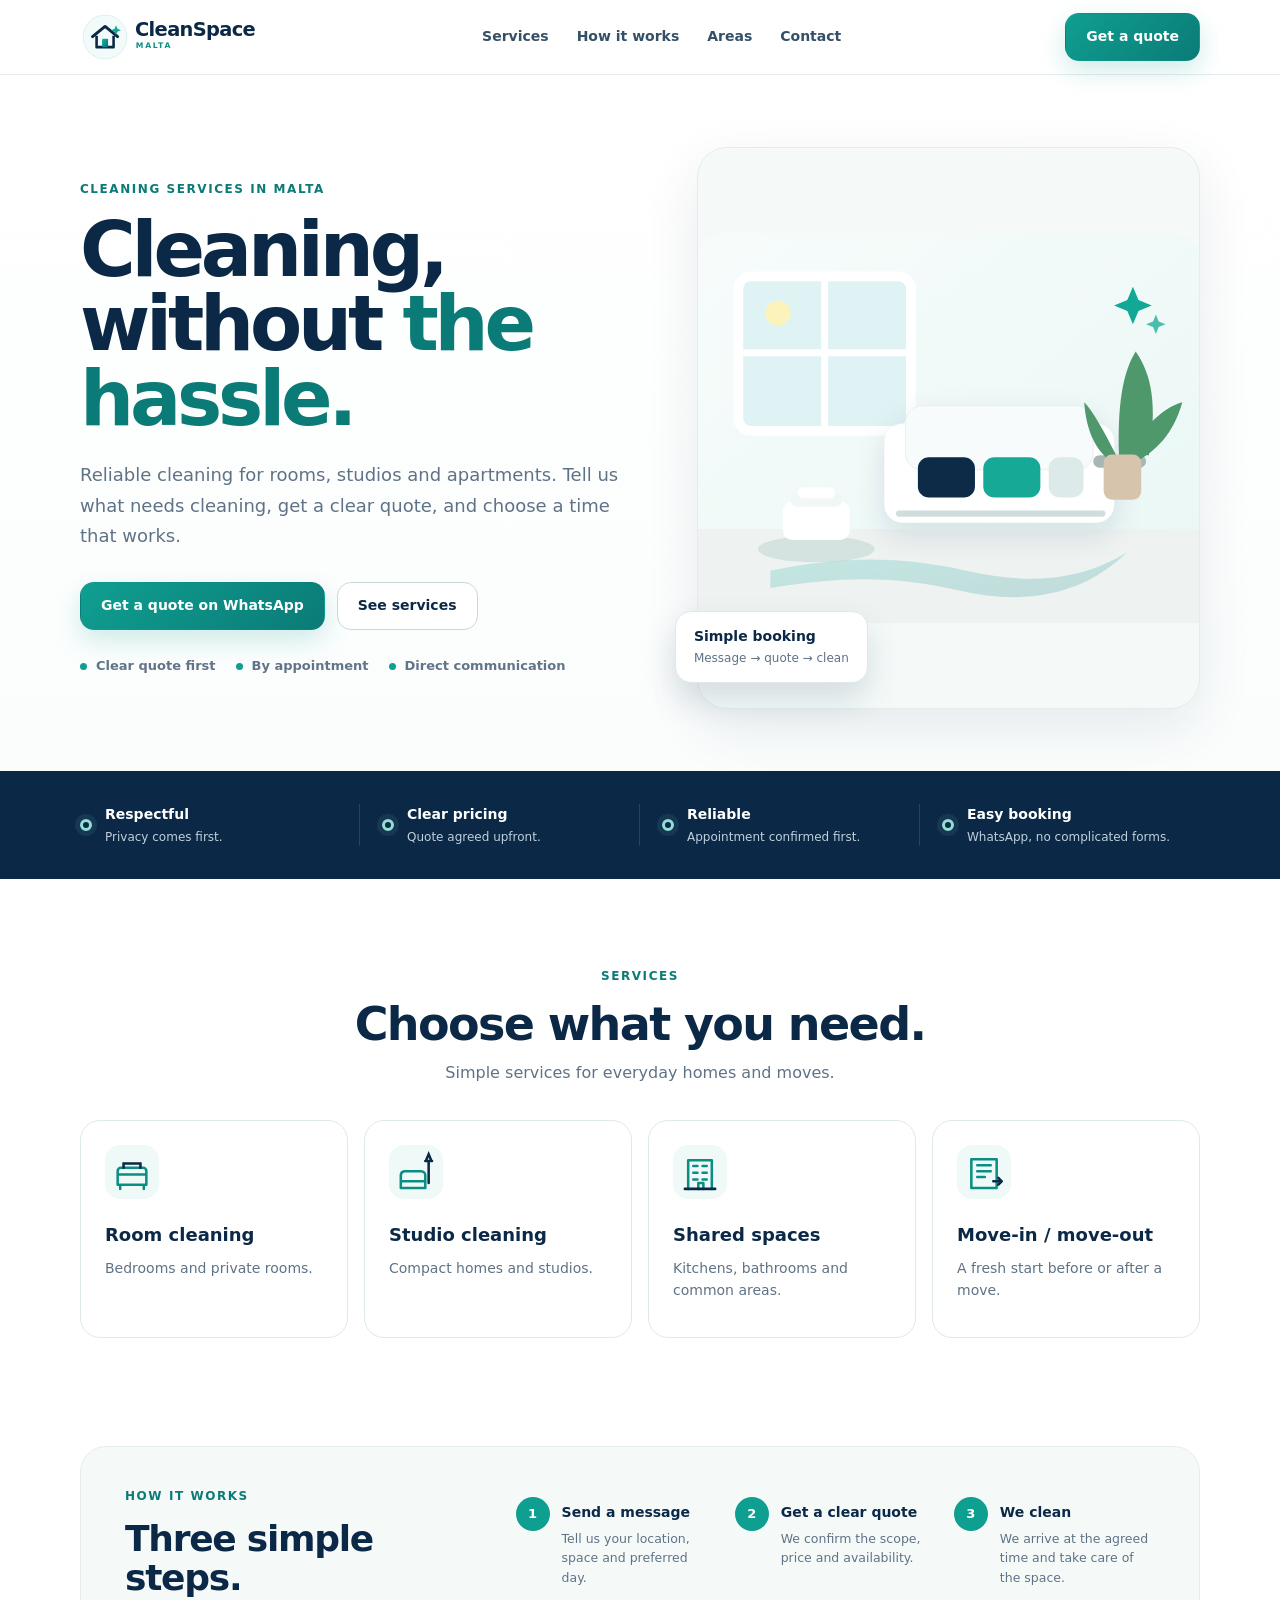
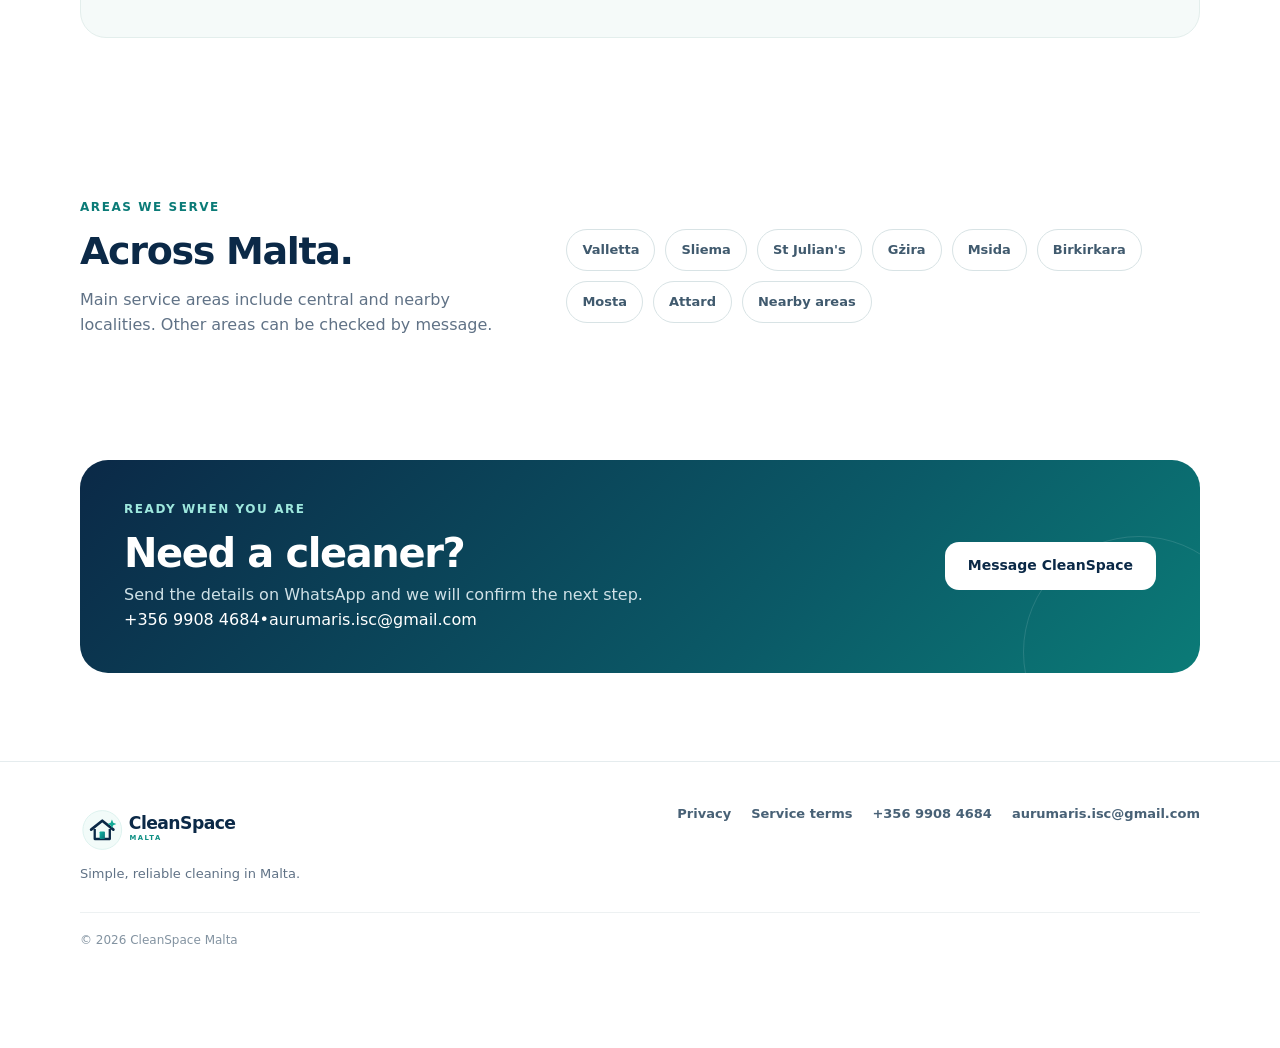
==== commit d97c584e: "Update CleanSpace contact details" ====
--- a/index.html
+++ b/index.html
@@ -17,7 +17,7 @@
   <link rel="manifest" href="site.webmanifest">
   <link rel="stylesheet" href="styles.css">
   <script type="application/ld+json">
-  {"@context":"https://schema.org","@type":"LocalBusiness","name":"CleanSpace Malta","description":"Simple, reliable cleaning support for rooms, studios, shared apartments and small flats across Malta.","telephone":"+35679085861","areaServed":["Malta","Valletta","Sliema","St Julian's","Gzira","Msida","Birkirkara","Mosta","Attard"],"priceRange":"€€"}
+  {"@context":"https://schema.org","@type":"LocalBusiness","name":"CleanSpace Malta","description":"Simple, reliable cleaning support for rooms, studios, shared apartments and small flats across Malta.","telephone":"+35699084684","email":"aurumaris.isc@gmail.com","areaServed":["Malta","Valletta","Sliema","St Julian's","Gzira","Msida","Birkirkara","Mosta","Attard"],"priceRange":"€€"}
   </script>
 </head>
 <body>
@@ -26,8 +26,8 @@
     <div class="nav-shell">
       <a class="brand" href="#top" aria-label="CleanSpace Malta home"><img src="assets/logo.svg" alt="CleanSpace Malta" width="220" height="64"></a>
       <button class="menu-toggle" type="button" aria-expanded="false" aria-controls="primary-nav" aria-label="Open menu"><span></span><span></span><span></span></button>
-      <nav id="primary-nav" class="primary-nav" aria-label="Primary navigation"><a href="#services">Services</a><a href="#process">How it works</a><a href="#areas">Areas</a></nav>
-      <a class="button button-primary header-cta" href="https://wa.me/35679085861?text=Hello%20CleanSpace%20Malta%2C%20I%20would%20like%20a%20cleaning%20quote." target="_blank" rel="noopener">Get a quote</a>
+      <nav id="primary-nav" class="primary-nav" aria-label="Primary navigation"><a href="#services">Services</a><a href="#process">How it works</a><a href="#areas">Areas</a><a href="#contact">Contact</a></nav>
+      <a class="button button-primary header-cta" href="https://wa.me/35699084684?text=Hello%20CleanSpace%20Malta%2C%20I%20would%20like%20a%20cleaning%20quote." target="_blank" rel="noopener">Get a quote</a>
     </div>
   </header>
   <main id="main">
@@ -37,7 +37,7 @@
           <p class="eyebrow">Cleaning services in Malta</p>
           <h1>Cleaning, without <span>the hassle.</span></h1>
           <p class="hero-lead">Reliable cleaning for rooms, studios and apartments. Tell us what needs cleaning, get a clear quote, and choose a time that works.</p>
-          <div class="hero-actions"><a class="button button-primary" href="https://wa.me/35679085861?text=Hello%20CleanSpace%20Malta%2C%20I%20would%20like%20a%20cleaning%20quote." target="_blank" rel="noopener">Get a quote on WhatsApp</a><a class="button button-secondary" href="#services">See services</a></div>
+          <div class="hero-actions"><a class="button button-primary" href="https://wa.me/35699084684?text=Hello%20CleanSpace%20Malta%2C%20I%20would%20like%20a%20cleaning%20quote." target="_blank" rel="noopener">Get a quote on WhatsApp</a><a class="button button-secondary" href="#services">See services</a></div>
           <div class="hero-meta" aria-label="Service highlights"><span>Clear quote first</span><span>By appointment</span><span>Direct communication</span></div>
         </div>
         <div class="hero-art-wrap"><div class="hero-art-card"><img src="assets/hero.svg" alt="Bright, clean home interior" width="720" height="560" fetchpriority="high"></div><div class="floating-note"><strong>Simple booking</strong><span>Message → quote → clean</span></div></div>
@@ -47,10 +47,10 @@
     <section class="section services" id="services"><div class="container"><div class="section-heading"><p class="eyebrow">Services</p><h2>Choose what you need.</h2><p>Simple services for everyday homes and moves.</p></div><div class="service-grid"><article class="service-card"><img src="assets/service-room.svg" alt="" width="64" height="64"><h3>Room cleaning</h3><p>Bedrooms and private rooms.</p></article><article class="service-card"><img src="assets/service-studio.svg" alt="" width="64" height="64"><h3>Studio cleaning</h3><p>Compact homes and studios.</p></article><article class="service-card"><img src="assets/service-shared.svg" alt="" width="64" height="64"><h3>Shared spaces</h3><p>Kitchens, bathrooms and common areas.</p></article><article class="service-card"><img src="assets/service-move.svg" alt="" width="64" height="64"><h3>Move-in / move-out</h3><p>A fresh start before or after a move.</p></article></div></div></section>
     <section class="section process-section" id="process"><div class="container process-card"><div class="process-intro"><p class="eyebrow">How it works</p><h2>Three simple steps.</h2></div><ol class="process-list"><li><span>1</span><div><strong>Send a message</strong><p>Tell us your location, space and preferred day.</p></div></li><li><span>2</span><div><strong>Get a clear quote</strong><p>We confirm the scope, price and availability.</p></div></li><li><span>3</span><div><strong>We clean</strong><p>We arrive at the agreed time and take care of the space.</p></div></li></ol></div></section>
     <section class="section areas" id="areas"><div class="container areas-grid"><div><p class="eyebrow">Areas we serve</p><h2>Across Malta.</h2><p class="muted">Main service areas include central and nearby localities. Other areas can be checked by message.</p></div><div class="area-pills" aria-label="Service areas"><span>Valletta</span><span>Sliema</span><span>St Julian's</span><span>Gżira</span><span>Msida</span><span>Birkirkara</span><span>Mosta</span><span>Attard</span><span>Nearby areas</span></div></div></section>
-    <section class="section final-cta"><div class="container final-cta-card"><div><p class="eyebrow light">Ready when you are</p><h2>Need a cleaner?</h2><p>Send the details on WhatsApp and we will confirm the next step.</p></div><a class="button button-light" href="https://wa.me/35679085861?text=Hello%20CleanSpace%20Malta%2C%20I%20would%20like%20a%20cleaning%20quote." target="_blank" rel="noopener">Message CleanSpace</a></div></section>
+    <section class="section final-cta" id="contact"><div class="container final-cta-card"><div><p class="eyebrow light">Ready when you are</p><h2>Need a cleaner?</h2><p>Send the details on WhatsApp and we will confirm the next step.</p><div class="contact-line"><a href="tel:+35699084684">+356 9908 4684</a><span>•</span><a href="mailto:aurumaris.isc@gmail.com">aurumaris.isc@gmail.com</a></div></div><a class="button button-light" href="https://wa.me/35699084684?text=Hello%20CleanSpace%20Malta%2C%20I%20would%20like%20a%20cleaning%20quote." target="_blank" rel="noopener">Message CleanSpace</a></div></section>
   </main>
-  <footer class="site-footer"><div class="container footer-grid"><div><img src="assets/logo.svg" alt="CleanSpace Malta" width="180" height="52"><p>Simple, reliable cleaning in Malta.</p></div><div class="footer-links"><a href="privacy.html">Privacy</a><a href="terms.html">Service terms</a><a href="tel:+35679085861">+356 7908 5861</a></div><p class="copyright">© <span id="year"></span> CleanSpace Malta</p></div></footer>
-  <a class="mobile-whatsapp" href="https://wa.me/35679085861?text=Hello%20CleanSpace%20Malta%2C%20I%20would%20like%20a%20cleaning%20quote." target="_blank" rel="noopener">Get a quote on WhatsApp</a>
+  <footer class="site-footer"><div class="container footer-grid"><div><img src="assets/logo.svg" alt="CleanSpace Malta" width="180" height="52"><p>Simple, reliable cleaning in Malta.</p></div><div class="footer-links"><a href="privacy.html">Privacy</a><a href="terms.html">Service terms</a><a href="tel:+35699084684">+356 9908 4684</a><a href="mailto:aurumaris.isc@gmail.com">aurumaris.isc@gmail.com</a></div><p class="copyright">© <span id="year"></span> CleanSpace Malta</p></div></footer>
+  <a class="mobile-whatsapp" href="https://wa.me/35699084684?text=Hello%20CleanSpace%20Malta%2C%20I%20would%20like%20a%20cleaning%20quote." target="_blank" rel="noopener">Get a quote on WhatsApp</a>
   <script src="script.js" defer></script>
 </body>
 </html>
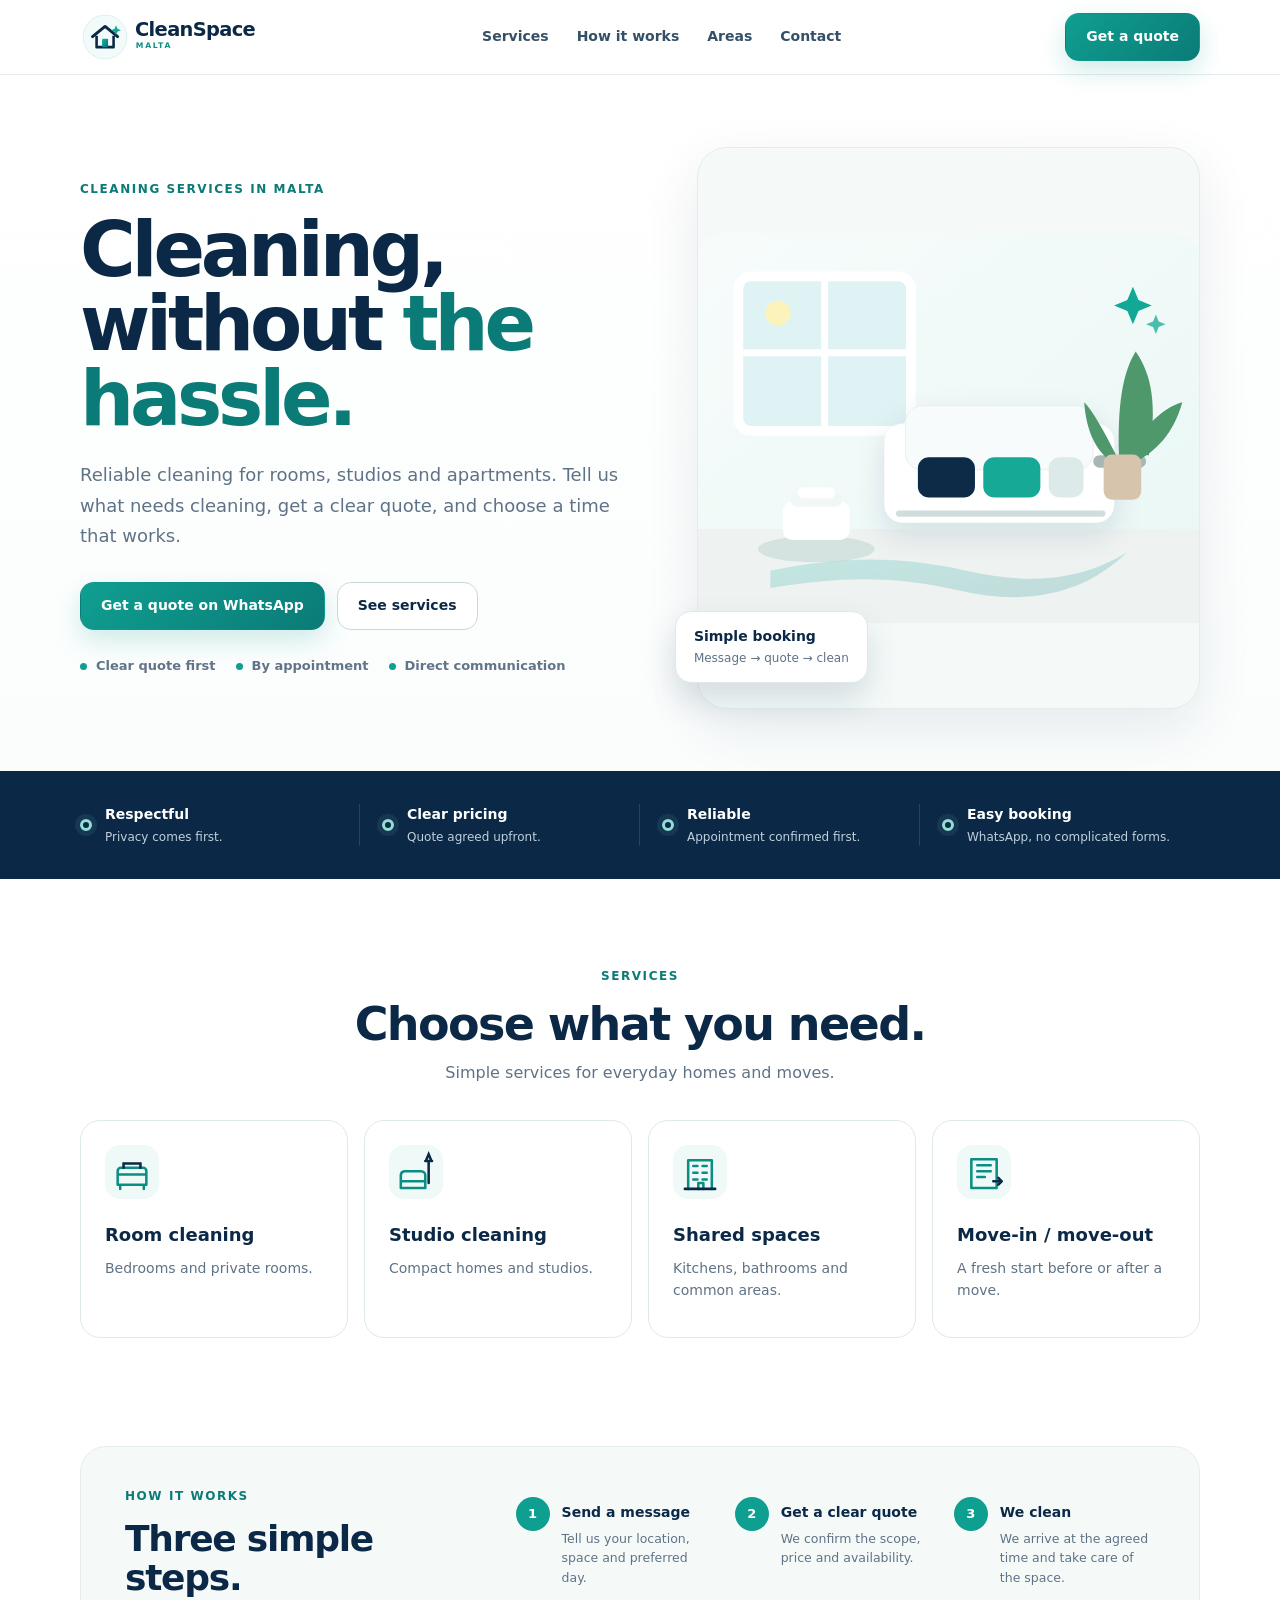
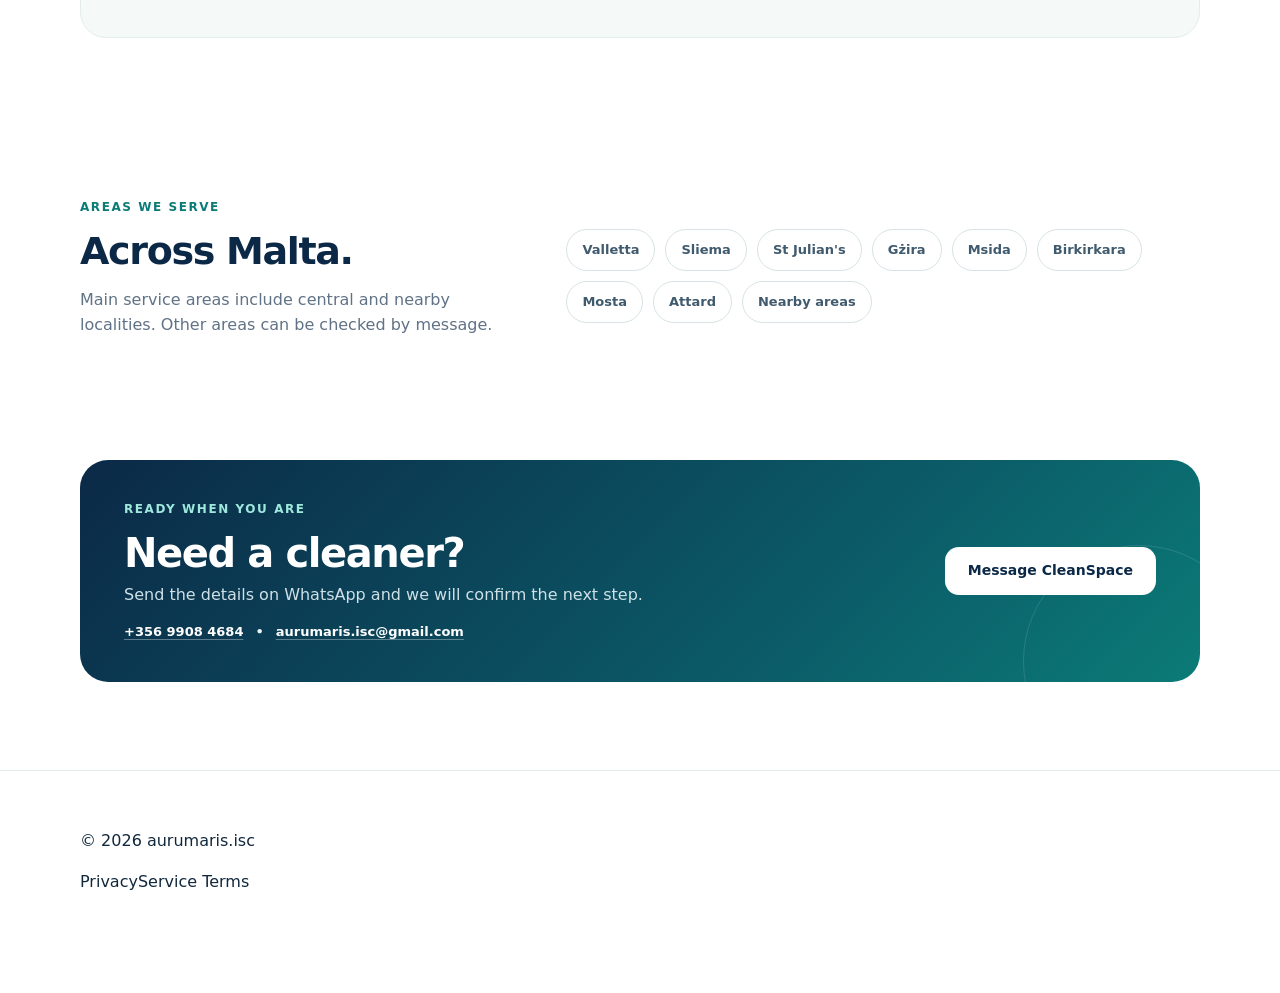
==== commit 60c315db: "Simplify footer to modern Aurumaris legal bar" ====
--- a/index.html
+++ b/index.html
@@ -16,6 +16,7 @@
   <link rel="icon" href="assets/logo.svg" type="image/svg+xml">
   <link rel="manifest" href="site.webmanifest">
   <link rel="stylesheet" href="styles.css">
+  <link rel="stylesheet" href="footer.css">
   <script type="application/ld+json">
   {"@context":"https://schema.org","@type":"LocalBusiness","name":"CleanSpace Malta","description":"Simple, reliable cleaning support for rooms, studios, shared apartments and small flats across Malta.","telephone":"+35699084684","email":"aurumaris.isc@gmail.com","areaServed":["Malta","Valletta","Sliema","St Julian's","Gzira","Msida","Birkirkara","Mosta","Attard"],"priceRange":"€€"}
   </script>
@@ -49,7 +50,12 @@
     <section class="section areas" id="areas"><div class="container areas-grid"><div><p class="eyebrow">Areas we serve</p><h2>Across Malta.</h2><p class="muted">Main service areas include central and nearby localities. Other areas can be checked by message.</p></div><div class="area-pills" aria-label="Service areas"><span>Valletta</span><span>Sliema</span><span>St Julian's</span><span>Gżira</span><span>Msida</span><span>Birkirkara</span><span>Mosta</span><span>Attard</span><span>Nearby areas</span></div></div></section>
     <section class="section final-cta" id="contact"><div class="container final-cta-card"><div><p class="eyebrow light">Ready when you are</p><h2>Need a cleaner?</h2><p>Send the details on WhatsApp and we will confirm the next step.</p><div class="contact-line"><a href="tel:+35699084684">+356 9908 4684</a><span>•</span><a href="mailto:aurumaris.isc@gmail.com">aurumaris.isc@gmail.com</a></div></div><a class="button button-light" href="https://wa.me/35699084684?text=Hello%20CleanSpace%20Malta%2C%20I%20would%20like%20a%20cleaning%20quote." target="_blank" rel="noopener">Message CleanSpace</a></div></section>
   </main>
-  <footer class="site-footer"><div class="container footer-grid"><div><img src="assets/logo.svg" alt="CleanSpace Malta" width="180" height="52"><p>Simple, reliable cleaning in Malta.</p></div><div class="footer-links"><a href="privacy.html">Privacy</a><a href="terms.html">Service terms</a><a href="tel:+35699084684">+356 9908 4684</a><a href="mailto:aurumaris.isc@gmail.com">aurumaris.isc@gmail.com</a></div><p class="copyright">© <span id="year"></span> CleanSpace Malta</p></div></footer>
+  <footer class="site-footer">
+    <div class="container footer-minimal">
+      <p class="footer-owner">© 2026 <span>aurumaris.isc</span></p>
+      <nav class="footer-legal" aria-label="Legal"><a href="privacy.html">Privacy</a><a href="terms.html">Service Terms</a></nav>
+    </div>
+  </footer>
   <a class="mobile-whatsapp" href="https://wa.me/35699084684?text=Hello%20CleanSpace%20Malta%2C%20I%20would%20like%20a%20cleaning%20quote." target="_blank" rel="noopener">Get a quote on WhatsApp</a>
   <script src="script.js" defer></script>
 </body>
--- a/styles.css
+++ b/styles.css
@@ -1 +1 @@
-:root{--navy:#0b2947;--navy-2:#123957;--teal:#0f9f90;--teal-dark:#0b7b77;--text:#11283d;--muted:#607286;--line:#dfe8ea;--soft:#f5faf9;--white:#fff;--shadow:0 20px 55px rgba(11,41,71,.09);--radius:22px}*{box-sizing:border-box}html{scroll-behavior:smooth}body{margin:0;font-family:Inter,ui-sans-serif,system-ui,-apple-system,BlinkMacSystemFont,"Segoe UI",sans-serif;color:var(--text);background:#fff;line-height:1.55;-webkit-font-smoothing:antialiased}a{color:inherit;text-decoration:none}img{display:block;max-width:100%}button{font:inherit}.skip-link{position:absolute;left:-9999px;top:10px;z-index:999;background:#fff;padding:10px 14px;border-radius:10px}.skip-link:focus{left:10px}.container{width:min(1120px,calc(100% - 40px));margin-inline:auto}.section{padding:88px 0}.site-header{position:sticky;top:0;z-index:50;background:rgba(255,255,255,.9);backdrop-filter:blur(18px);border-bottom:1px solid rgba(223,232,234,.85)}.nav-shell{width:min(1120px,calc(100% - 40px));height:74px;margin:auto;display:grid;grid-template-columns:auto 1fr auto;align-items:center;gap:34px}.brand img{width:178px;height:auto}.primary-nav{display:flex;justify-content:center;gap:28px;font-size:14px;font-weight:700;color:#355066}.primary-nav a{padding:10px 0}.primary-nav a:hover{color:var(--teal-dark)}.menu-toggle{display:none;width:42px;height:42px;border:0;background:transparent;padding:10px;cursor:pointer}.menu-toggle span{display:block;height:2px;background:var(--navy);margin:5px 0;border-radius:4px}.button{display:inline-flex;align-items:center;justify-content:center;min-height:48px;padding:0 20px;border-radius:14px;font-weight:800;font-size:14px;border:1px solid transparent;transition:.2s ease;white-space:nowrap}.button:hover{transform:translateY(-1px)}.button-primary{background:linear-gradient(135deg,var(--teal),var(--teal-dark));color:#fff;box-shadow:0 10px 26px rgba(15,159,144,.2)}.button-secondary{background:#fff;color:var(--navy);border-color:#cad8dc}.button-light{background:#fff;color:var(--navy);padding-inline:22px}.hero{padding:72px 0 62px;background:linear-gradient(180deg,#fff 0%,#fbfdfd 100%)}.hero-grid{display:grid;grid-template-columns:1fr .92fr;gap:70px;align-items:center}.hero-copy{max-width:620px}.eyebrow{margin:0 0 14px;text-transform:uppercase;letter-spacing:.13em;font-size:12px;font-weight:850;color:var(--teal-dark)}.eyebrow.light{color:#9ee8de}.hero h1{margin:0;color:var(--navy);font-size:clamp(48px,6.1vw,76px);line-height:.98;letter-spacing:-.055em;font-weight:850}.hero h1 span{color:var(--teal-dark)}.hero-lead{margin:24px 0 0;max-width:590px;color:var(--muted);font-size:18px;line-height:1.7}.hero-actions{display:flex;gap:12px;margin-top:30px}.hero-meta{display:flex;flex-wrap:wrap;gap:10px 20px;margin-top:26px;color:#617488;font-size:13px;font-weight:700}.hero-meta span{position:relative;padding-left:16px}.hero-meta span::before{content:"";position:absolute;left:0;top:7px;width:7px;height:7px;background:var(--teal);border-radius:50%}.hero-art-wrap{position:relative}.hero-art-card{border-radius:30px;overflow:hidden;background:var(--soft);box-shadow:var(--shadow);border:1px solid #e3eeec}.floating-note{position:absolute;left:-22px;bottom:26px;background:#fff;border:1px solid #e0e8e9;box-shadow:0 16px 34px rgba(11,41,71,.14);border-radius:16px;padding:14px 18px;display:grid;gap:2px}.floating-note strong{font-size:14px;color:var(--navy)}.floating-note span{font-size:12px;color:var(--muted)}.standards{background:var(--navy);color:#fff}.standards-grid{min-height:108px;display:grid;grid-template-columns:repeat(4,1fr);align-items:center}.standards article{display:flex;align-items:center;gap:13px;padding:0 22px;border-right:1px solid rgba(255,255,255,.13)}.standards article:first-child{padding-left:0}.standards article:last-child{border-right:0}.dot{width:12px;height:12px;border:3px solid #93dfd6;border-radius:50%;box-shadow:0 0 0 5px rgba(147,223,214,.08)}.standards strong{display:block;font-size:14px}.standards small{display:block;margin-top:2px;color:#bed0dc;font-size:12px}.section-heading{text-align:center;max-width:640px;margin:0 auto 34px}.section-heading h2,.process-intro h2,.areas h2,.final-cta h2{margin:0;color:var(--navy);letter-spacing:-.035em;font-size:clamp(32px,4vw,46px);line-height:1.08}.section-heading p:not(.eyebrow){margin:12px 0 0;color:var(--muted)}.service-grid{display:grid;grid-template-columns:repeat(4,1fr);gap:16px}.service-card{border:1px solid var(--line);border-radius:20px;padding:24px;background:#fff;min-height:218px;transition:.2s ease}.service-card:hover{transform:translateY(-3px);box-shadow:0 14px 34px rgba(11,41,71,.08);border-color:#cce2df}.service-card img{width:54px;height:54px;margin-bottom:22px}.service-card h3{margin:0 0 8px;color:var(--navy);font-size:18px}.service-card p{margin:0;color:var(--muted);font-size:14px;line-height:1.6}.process-section{padding-top:20px}.process-card{display:grid;grid-template-columns:.75fr 1.4fr;gap:48px;align-items:center;background:var(--soft);border:1px solid #e3eeec;border-radius:26px;padding:40px 44px}.process-intro h2{font-size:36px}.process-list{list-style:none;margin:0;padding:0;display:grid;grid-template-columns:repeat(3,1fr);gap:18px}.process-list li{display:flex;gap:12px}.process-list>li>span{width:34px;height:34px;flex:0 0 34px;display:grid;place-items:center;border-radius:50%;background:var(--teal);color:#fff;font-weight:850;font-size:13px}.process-list strong{display:block;color:var(--navy);font-size:14px;margin-top:5px}.process-list p{margin:5px 0 0;color:var(--muted);font-size:12.5px;line-height:1.55}.areas{padding-top:72px}.areas-grid{display:grid;grid-template-columns:.8fr 1.2fr;gap:64px;align-items:center}.areas h2{font-size:38px}.muted{color:var(--muted);max-width:500px}.area-pills{display:flex;flex-wrap:wrap;gap:10px}.area-pills span{padding:10px 15px;border:1px solid #d8e3e5;border-radius:999px;background:#fff;color:#405a6e;font-size:13px;font-weight:750}.final-cta{padding-top:18px}.final-cta-card{display:flex;align-items:center;justify-content:space-between;gap:30px;padding:40px 44px;border-radius:28px;background:linear-gradient(135deg,var(--navy),#0b5a67 64%,var(--teal-dark));color:#fff;overflow:hidden;position:relative}.final-cta-card::after{content:"";position:absolute;right:-55px;bottom:-95px;width:230px;height:230px;border:1px solid rgba(255,255,255,.12);border-radius:50%}.final-cta-card h2{color:#fff;font-size:40px}.final-cta-card p:not(.eyebrow){margin:8px 0 0;color:#cfe1e7}.final-cta-card .button{position:relative;z-index:1}.site-footer{padding:42px 0 98px;border-top:1px solid #e5ecee}.footer-grid{display:grid;grid-template-columns:1fr auto;gap:28px;align-items:start}.footer-grid img{width:158px}.footer-grid>div:first-child p{margin:8px 0 0;color:var(--muted);font-size:13px}.footer-links{display:flex;gap:20px;font-size:13px;font-weight:700;color:#486176}.footer-links a:hover{color:var(--teal-dark)}.copyright{grid-column:1/-1;margin:0;padding-top:18px;border-top:1px solid #edf1f2;color:#8393a1;font-size:12px}.mobile-whatsapp{display:none}:focus-visible{outline:3px solid rgba(15,159,144,.35);outline-offset:3px}@media(max-width:900px){.nav-shell{grid-template-columns:auto 1fr auto;gap:16px}.brand img{width:164px}.primary-nav{display:none;position:absolute;top:74px;left:0;right:0;background:#fff;border-bottom:1px solid var(--line);padding:16px 20px 22px;flex-direction:column;gap:2px}.primary-nav.open{display:flex}.primary-nav a{padding:11px 0}.menu-toggle{display:block;justify-self:end}.header-cta{display:none}.hero{padding-top:48px}.hero-grid{grid-template-columns:1fr;gap:40px}.hero-copy{max-width:720px}.hero h1{font-size:clamp(48px,10vw,68px)}.hero-art-wrap{max-width:720px}.floating-note{left:18px}.standards-grid{grid-template-columns:repeat(2,1fr);padding:18px 0}.standards article{min-height:68px;border-right:0;padding:10px 16px}.service-grid{grid-template-columns:repeat(2,1fr)}.process-card{grid-template-columns:1fr;gap:28px}.process-list{grid-template-columns:1fr}.areas-grid{grid-template-columns:1fr;gap:28px}.final-cta-card{align-items:flex-start;flex-direction:column}.footer-grid{grid-template-columns:1fr}.footer-links{flex-wrap:wrap}.copyright{grid-column:auto}.mobile-whatsapp{display:flex;position:fixed;left:14px;right:14px;bottom:14px;z-index:60;min-height:52px;align-items:center;justify-content:center;background:linear-gradient(135deg,var(--teal),var(--teal-dark));color:#fff;border-radius:16px;font-size:14px;font-weight:850;box-shadow:0 14px 36px rgba(11,41,71,.24)}.site-footer{padding-bottom:100px}}@media(max-width:600px){.container,.nav-shell{width:min(100% - 28px,1120px)}.section{padding:64px 0}.nav-shell{height:68px}.primary-nav{top:68px}.brand img{width:150px}.hero{padding:34px 0 46px}.hero h1{font-size:46px}.hero-lead{font-size:16px}.hero-actions{flex-direction:column}.hero-actions .button{width:100%}.hero-meta{gap:8px 14px;font-size:12px}.floating-note{display:none}.standards-grid{grid-template-columns:1fr 1fr}.standards article{padding:8px 8px}.standards strong{font-size:12px}.standards small{font-size:10.5px}.service-grid{grid-template-columns:1fr}.service-card{min-height:auto}.process-card{padding:30px 22px}.process-intro h2{font-size:31px}.final-cta-card{padding:32px 24px}.final-cta-card h2{font-size:32px}.final-cta-card .button{width:100%}}@media(prefers-reduced-motion:reduce){html{scroll-behavior:auto}.button,.service-card{transition:none}}
+:root{--navy:#0b2947;--navy-2:#123957;--teal:#0f9f90;--teal-dark:#0b7b77;--text:#11283d;--muted:#607286;--line:#dfe8ea;--soft:#f5faf9;--white:#fff;--shadow:0 20px 55px rgba(11,41,71,.09);--radius:22px}*{box-sizing:border-box}html{scroll-behavior:smooth}body{margin:0;font-family:Inter,ui-sans-serif,system-ui,-apple-system,BlinkMacSystemFont,"Segoe UI",sans-serif;color:var(--text);background:#fff;line-height:1.55;-webkit-font-smoothing:antialiased}a{color:inherit;text-decoration:none}img{display:block;max-width:100%}button{font:inherit}.skip-link{position:absolute;left:-9999px;top:10px;z-index:999;background:#fff;padding:10px 14px;border-radius:10px}.skip-link:focus{left:10px}.container{width:min(1120px,calc(100% - 40px));margin-inline:auto}.section{padding:88px 0}.site-header{position:sticky;top:0;z-index:50;background:rgba(255,255,255,.9);backdrop-filter:blur(18px);border-bottom:1px solid rgba(223,232,234,.85)}.nav-shell{width:min(1120px,calc(100% - 40px));height:74px;margin:auto;display:grid;grid-template-columns:auto 1fr auto;align-items:center;gap:34px}.brand img{width:178px;height:auto}.primary-nav{display:flex;justify-content:center;gap:28px;font-size:14px;font-weight:700;color:#355066}.primary-nav a{padding:10px 0}.primary-nav a:hover{color:var(--teal-dark)}.menu-toggle{display:none;width:42px;height:42px;border:0;background:transparent;padding:10px;cursor:pointer}.menu-toggle span{display:block;height:2px;background:var(--navy);margin:5px 0;border-radius:4px}.button{display:inline-flex;align-items:center;justify-content:center;min-height:48px;padding:0 20px;border-radius:14px;font-weight:800;font-size:14px;border:1px solid transparent;transition:.2s ease;white-space:nowrap}.button:hover{transform:translateY(-1px)}.button-primary{background:linear-gradient(135deg,var(--teal),var(--teal-dark));color:#fff;box-shadow:0 10px 26px rgba(15,159,144,.2)}.button-secondary{background:#fff;color:var(--navy);border-color:#cad8dc}.button-light{background:#fff;color:var(--navy);padding-inline:22px}.hero{padding:72px 0 62px;background:linear-gradient(180deg,#fff 0%,#fbfdfd 100%)}.hero-grid{display:grid;grid-template-columns:1fr .92fr;gap:70px;align-items:center}.hero-copy{max-width:620px}.eyebrow{margin:0 0 14px;text-transform:uppercase;letter-spacing:.13em;font-size:12px;font-weight:850;color:var(--teal-dark)}.eyebrow.light{color:#9ee8de}.hero h1{margin:0;color:var(--navy);font-size:clamp(48px,6.1vw,76px);line-height:.98;letter-spacing:-.055em;font-weight:850}.hero h1 span{color:var(--teal-dark)}.hero-lead{margin:24px 0 0;max-width:590px;color:var(--muted);font-size:18px;line-height:1.7}.hero-actions{display:flex;gap:12px;margin-top:30px}.hero-meta{display:flex;flex-wrap:wrap;gap:10px 20px;margin-top:26px;color:#617488;font-size:13px;font-weight:700}.hero-meta span{position:relative;padding-left:16px}.hero-meta span::before{content:"";position:absolute;left:0;top:7px;width:7px;height:7px;background:var(--teal);border-radius:50%}.hero-art-wrap{position:relative}.hero-art-card{border-radius:30px;overflow:hidden;background:var(--soft);box-shadow:var(--shadow);border:1px solid #e3eeec}.floating-note{position:absolute;left:-22px;bottom:26px;background:#fff;border:1px solid #e0e8e9;box-shadow:0 16px 34px rgba(11,41,71,.14);border-radius:16px;padding:14px 18px;display:grid;gap:2px}.floating-note strong{font-size:14px;color:var(--navy)}.floating-note span{font-size:12px;color:var(--muted)}.standards{background:var(--navy);color:#fff}.standards-grid{min-height:108px;display:grid;grid-template-columns:repeat(4,1fr);align-items:center}.standards article{display:flex;align-items:center;gap:13px;padding:0 22px;border-right:1px solid rgba(255,255,255,.13)}.standards article:first-child{padding-left:0}.standards article:last-child{border-right:0}.dot{width:12px;height:12px;border:3px solid #93dfd6;border-radius:50%;box-shadow:0 0 0 5px rgba(147,223,214,.08)}.standards strong{display:block;font-size:14px}.standards small{display:block;margin-top:2px;color:#bed0dc;font-size:12px}.section-heading{text-align:center;max-width:640px;margin:0 auto 34px}.section-heading h2,.process-intro h2,.areas h2,.final-cta h2{margin:0;color:var(--navy);letter-spacing:-.035em;font-size:clamp(32px,4vw,46px);line-height:1.08}.section-heading p:not(.eyebrow){margin:12px 0 0;color:var(--muted)}.service-grid{display:grid;grid-template-columns:repeat(4,1fr);gap:16px}.service-card{border:1px solid var(--line);border-radius:20px;padding:24px;background:#fff;min-height:218px;transition:.2s ease}.service-card:hover{transform:translateY(-3px);box-shadow:0 14px 34px rgba(11,41,71,.08);border-color:#cce2df}.service-card img{width:54px;height:54px;margin-bottom:22px}.service-card h3{margin:0 0 8px;color:var(--navy);font-size:18px}.service-card p{margin:0;color:var(--muted);font-size:14px;line-height:1.6}.process-section{padding-top:20px}.process-card{display:grid;grid-template-columns:.75fr 1.4fr;gap:48px;align-items:center;background:var(--soft);border:1px solid #e3eeec;border-radius:26px;padding:40px 44px}.process-intro h2{font-size:36px}.process-list{list-style:none;margin:0;padding:0;display:grid;grid-template-columns:repeat(3,1fr);gap:18px}.process-list li{display:flex;gap:12px}.process-list>li>span{width:34px;height:34px;flex:0 0 34px;display:grid;place-items:center;border-radius:50%;background:var(--teal);color:#fff;font-weight:850;font-size:13px}.process-list strong{display:block;color:var(--navy);font-size:14px;margin-top:5px}.process-list p{margin:5px 0 0;color:var(--muted);font-size:12.5px;line-height:1.55}.areas{padding-top:72px}.areas-grid{display:grid;grid-template-columns:.8fr 1.2fr;gap:64px;align-items:center}.areas h2{font-size:38px}.muted{color:var(--muted);max-width:500px}.area-pills{display:flex;flex-wrap:wrap;gap:10px}.area-pills span{padding:10px 15px;border:1px solid #d8e3e5;border-radius:999px;background:#fff;color:#405a6e;font-size:13px;font-weight:750}.final-cta{padding-top:18px}.final-cta-card{display:flex;align-items:center;justify-content:space-between;gap:30px;padding:40px 44px;border-radius:28px;background:linear-gradient(135deg,var(--navy),#0b5a67 64%,var(--teal-dark));color:#fff;overflow:hidden;position:relative}.final-cta-card::after{content:"";position:absolute;right:-55px;bottom:-95px;width:230px;height:230px;border:1px solid rgba(255,255,255,.12);border-radius:50%}.final-cta-card h2{color:#fff;font-size:40px}.final-cta-card p:not(.eyebrow){margin:8px 0 0;color:#cfe1e7}.contact-line{display:flex;flex-wrap:wrap;gap:8px 12px;margin-top:14px;font-size:13px;font-weight:750;color:#e9f5f4}.contact-line a{color:#fff;text-decoration:underline;text-decoration-color:rgba(255,255,255,.35);text-underline-offset:3px}.contact-line a:hover{color:#dffaf4}.final-cta-card .button{position:relative;z-index:1}.site-footer{padding:42px 0 98px;border-top:1px solid #e5ecee}.footer-grid{display:grid;grid-template-columns:1fr auto;gap:28px;align-items:start}.footer-grid img{width:158px}.footer-grid>div:first-child p{margin:8px 0 0;color:var(--muted);font-size:13px}.footer-links{display:flex;gap:20px;font-size:13px;font-weight:700;color:#486176}.footer-links a:hover{color:var(--teal-dark)}.copyright{grid-column:1/-1;margin:0;padding-top:18px;border-top:1px solid #edf1f2;color:#8393a1;font-size:12px}.mobile-whatsapp{display:none}:focus-visible{outline:3px solid rgba(15,159,144,.35);outline-offset:3px}@media(max-width:900px){.nav-shell{grid-template-columns:auto 1fr auto;gap:16px}.brand img{width:164px}.primary-nav{display:none;position:absolute;top:74px;left:0;right:0;background:#fff;border-bottom:1px solid var(--line);padding:16px 20px 22px;flex-direction:column;gap:2px}.primary-nav.open{display:flex}.primary-nav a{padding:11px 0}.menu-toggle{display:block;justify-self:end}.header-cta{display:none}.hero{padding-top:48px}.hero-grid{grid-template-columns:1fr;gap:40px}.hero-copy{max-width:720px}.hero h1{font-size:clamp(48px,10vw,68px)}.hero-art-wrap{max-width:720px}.floating-note{left:18px}.standards-grid{grid-template-columns:repeat(2,1fr);padding:18px 0}.standards article{min-height:68px;border-right:0;padding:10px 16px}.service-grid{grid-template-columns:repeat(2,1fr)}.process-card{grid-template-columns:1fr;gap:28px}.process-list{grid-template-columns:1fr}.areas-grid{grid-template-columns:1fr;gap:28px}.final-cta-card{align-items:flex-start;flex-direction:column}.footer-grid{grid-template-columns:1fr}.footer-links{flex-wrap:wrap}.copyright{grid-column:auto}.mobile-whatsapp{display:flex;position:fixed;left:14px;right:14px;bottom:14px;z-index:60;min-height:52px;align-items:center;justify-content:center;background:linear-gradient(135deg,var(--teal),var(--teal-dark));color:#fff;border-radius:16px;font-size:14px;font-weight:850;box-shadow:0 14px 36px rgba(11,41,71,.24)}.site-footer{padding-bottom:100px}}@media(max-width:600px){.container,.nav-shell{width:min(100% - 28px,1120px)}.section{padding:64px 0}.nav-shell{height:68px}.primary-nav{top:68px}.brand img{width:150px}.hero{padding:34px 0 46px}.hero h1{font-size:46px}.hero-lead{font-size:16px}.hero-actions{flex-direction:column}.hero-actions .button{width:100%}.hero-meta{gap:8px 14px;font-size:12px}.floating-note{display:none}.standards-grid{grid-template-columns:1fr 1fr}.standards article{padding:8px 8px}.standards strong{font-size:12px}.standards small{font-size:10.5px}.service-grid{grid-template-columns:1fr}.service-card{min-height:auto}.process-card{padding:30px 22px}.process-intro h2{font-size:31px}.final-cta-card{padding:32px 24px}.final-cta-card h2{font-size:32px}.final-cta-card .button{width:100%}}@media(prefers-reduced-motion:reduce){html{scroll-behavior:auto}.button,.service-card{transition:none}}
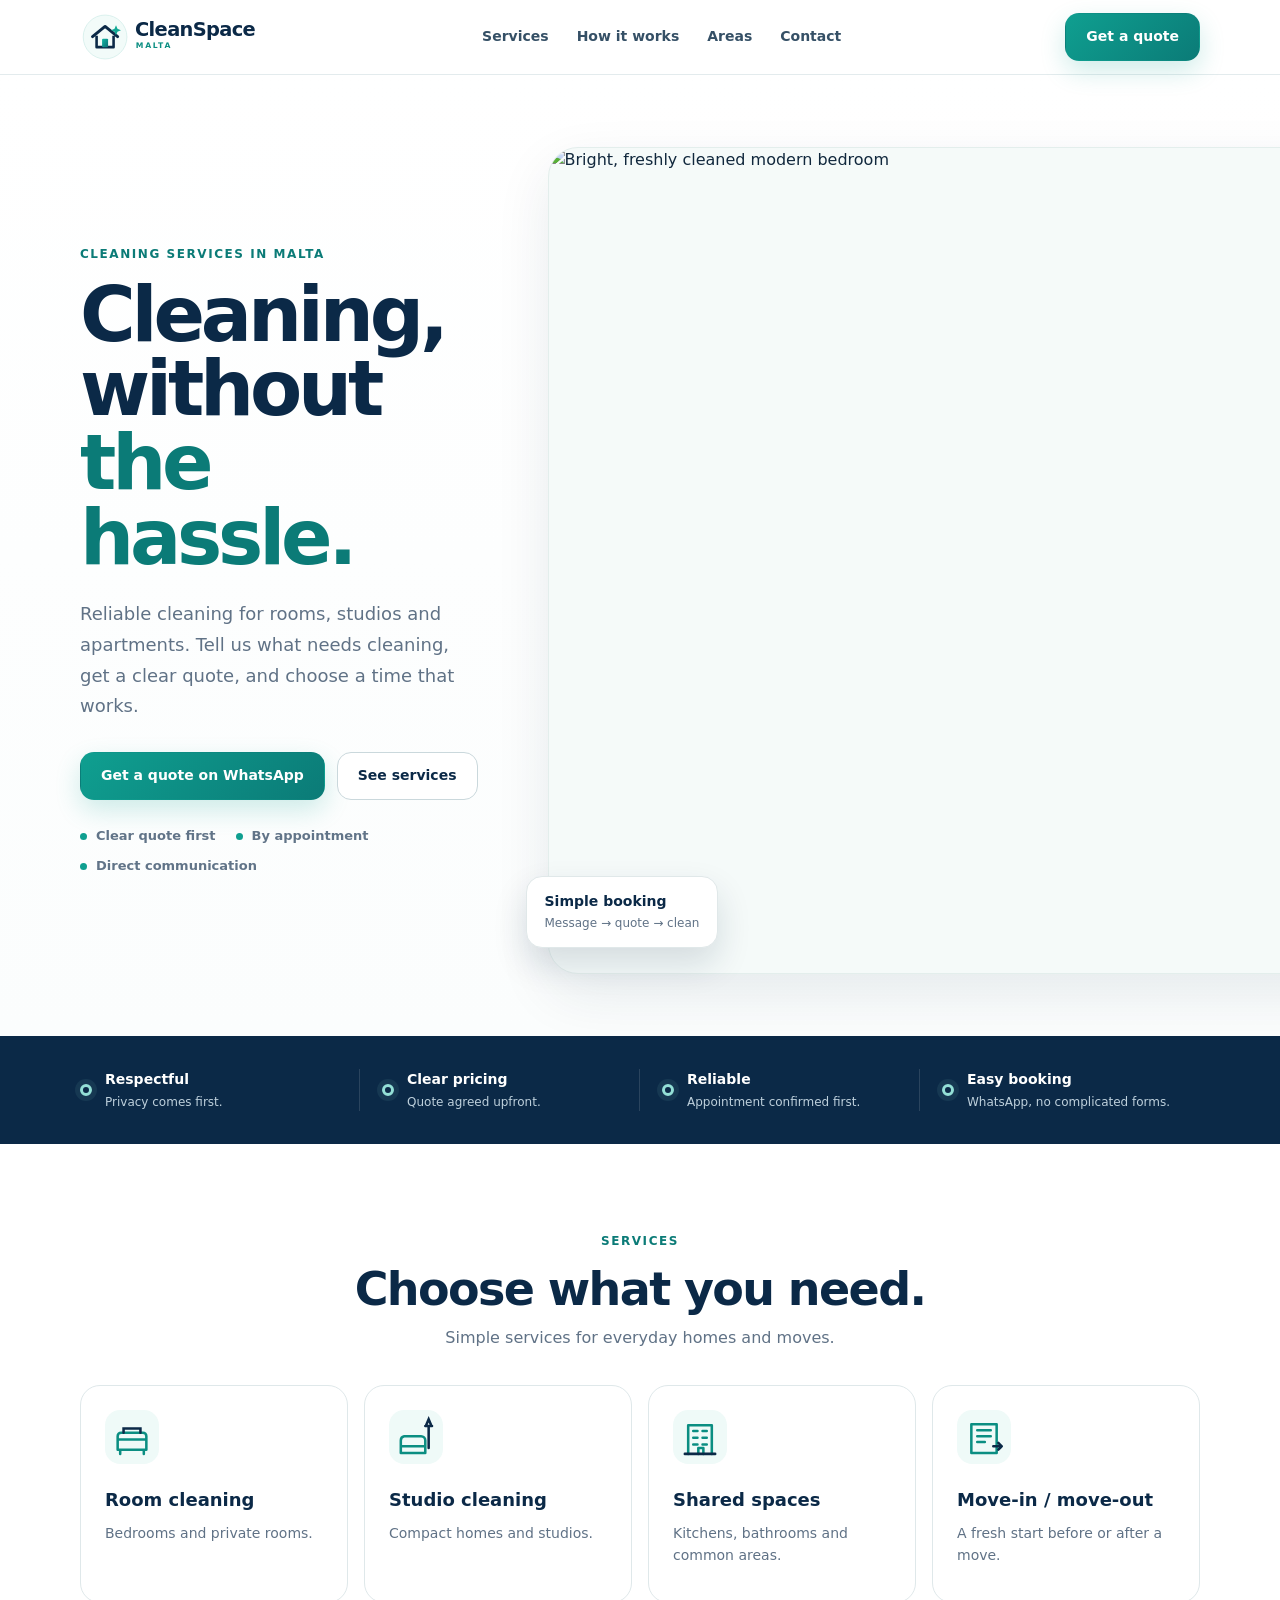
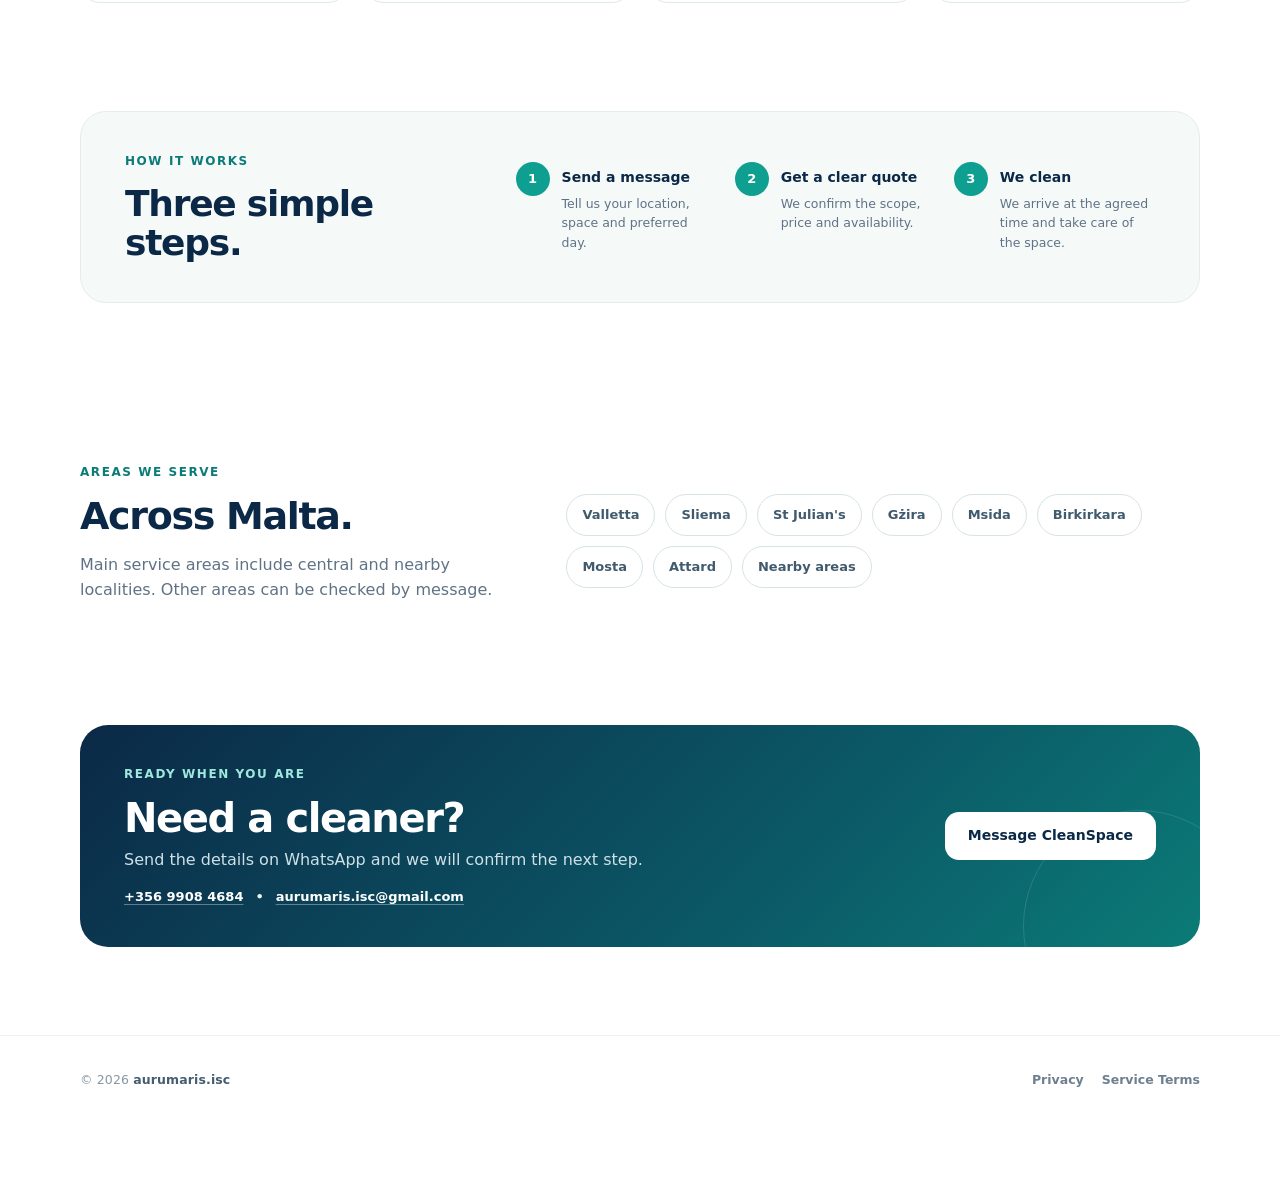
==== commit df592655: "Use photographic hero image" ====
--- a/index.html
+++ b/index.html
@@ -11,10 +11,11 @@
   <meta property="og:locale" content="en_MT">
   <meta property="og:title" content="CleanSpace Malta | Cleaning, without the hassle.">
   <meta property="og:description" content="Reliable home cleaning across Malta with clear quotes and easy WhatsApp booking.">
-  <meta property="og:image" content="assets/og-cover.svg">
+  <meta property="og:image" content="https://images.unsplash.com/photo-1721738858112-28feb4651ab6?auto=format&fit=crop&w=1600&q=82">
   <meta name="twitter:card" content="summary_large_image">
   <link rel="icon" href="assets/logo.svg" type="image/svg+xml">
   <link rel="manifest" href="site.webmanifest">
+  <link rel="preconnect" href="https://images.unsplash.com">
   <link rel="stylesheet" href="styles.css">
   <link rel="stylesheet" href="footer.css">
   <script type="application/ld+json">
@@ -41,7 +42,7 @@
           <div class="hero-actions"><a class="button button-primary" href="https://wa.me/35699084684?text=Hello%20CleanSpace%20Malta%2C%20I%20would%20like%20a%20cleaning%20quote." target="_blank" rel="noopener">Get a quote on WhatsApp</a><a class="button button-secondary" href="#services">See services</a></div>
           <div class="hero-meta" aria-label="Service highlights"><span>Clear quote first</span><span>By appointment</span><span>Direct communication</span></div>
         </div>
-        <div class="hero-art-wrap"><div class="hero-art-card"><img src="assets/hero.svg" alt="Bright, clean home interior" width="720" height="560" fetchpriority="high"></div><div class="floating-note"><strong>Simple booking</strong><span>Message → quote → clean</span></div></div>
+        <div class="hero-art-wrap"><div class="hero-art-card"><img src="https://images.unsplash.com/photo-1721738858112-28feb4651ab6?auto=format&fit=crop&w=1100&q=84" alt="Bright, freshly cleaned modern bedroom" width="1100" height="825" fetchpriority="high" decoding="async"></div><div class="floating-note"><strong>Simple booking</strong><span>Message → quote → clean</span></div></div>
       </div>
     </section>
     <section class="standards" aria-label="CleanSpace standards"><div class="container standards-grid"><article><span class="dot"></span><div><strong>Respectful</strong><small>Privacy comes first.</small></div></article><article><span class="dot"></span><div><strong>Clear pricing</strong><small>Quote agreed upfront.</small></div></article><article><span class="dot"></span><div><strong>Reliable</strong><small>Appointment confirmed first.</small></div></article><article><span class="dot"></span><div><strong>Easy booking</strong><small>WhatsApp, no complicated forms.</small></div></article></div></section>
--- a/footer.css
+++ b/footer.css
@@ -0,0 +1 @@
+.site-footer{padding:26px 0 92px;border-top:1px solid #edf1f2;background:#fff}.footer-minimal{display:flex;align-items:center;justify-content:space-between;gap:24px;min-height:34px}.footer-owner{margin:0;color:#8797a5;font-size:12.5px;letter-spacing:.01em}.footer-owner span{color:#445d70;font-weight:800}.footer-legal{display:flex;align-items:center;gap:18px;color:#6d8090;font-size:12.5px;font-weight:750}.footer-legal a{transition:color .18s ease}.footer-legal a:hover{color:var(--teal-dark)}@media(max-width:900px){.site-footer{padding-bottom:96px}}@media(max-width:600px){.site-footer{padding:22px 0 94px}.footer-minimal{flex-direction:column;align-items:flex-start;gap:9px}.footer-legal{gap:16px}}
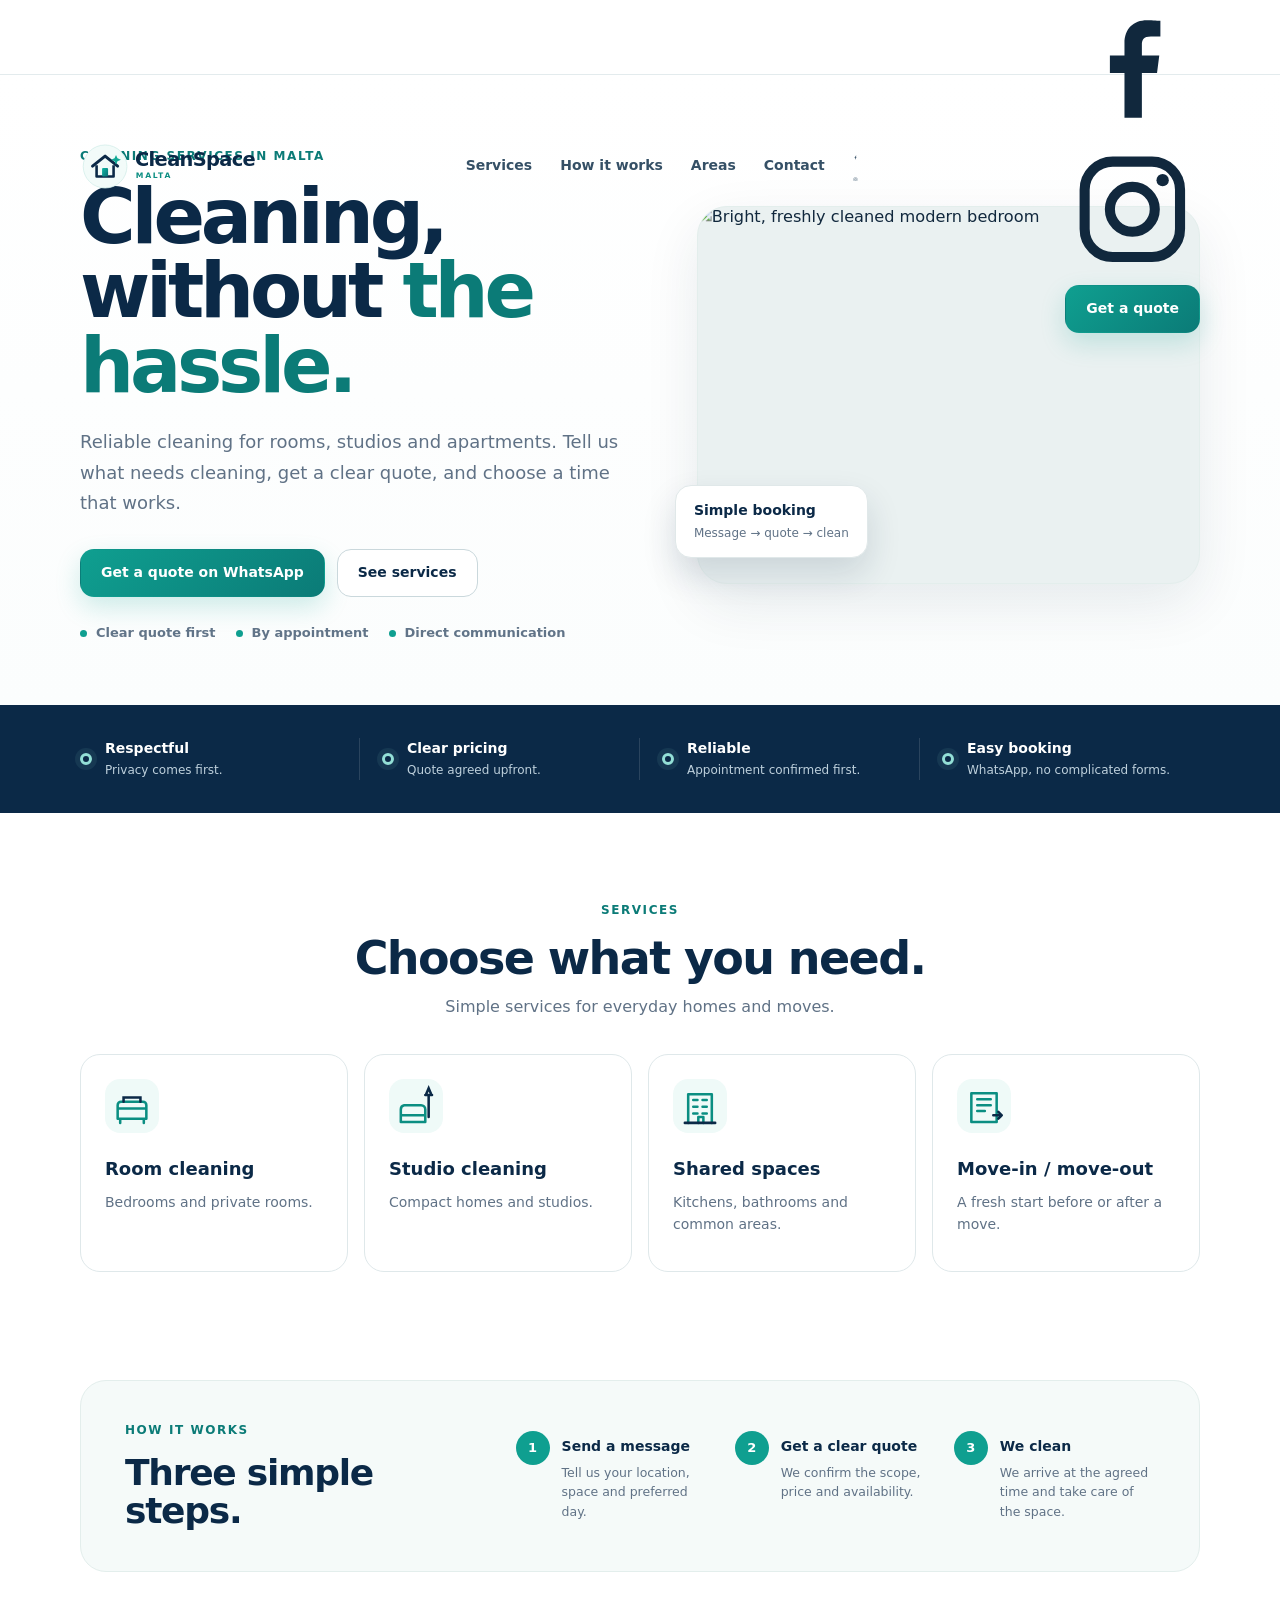
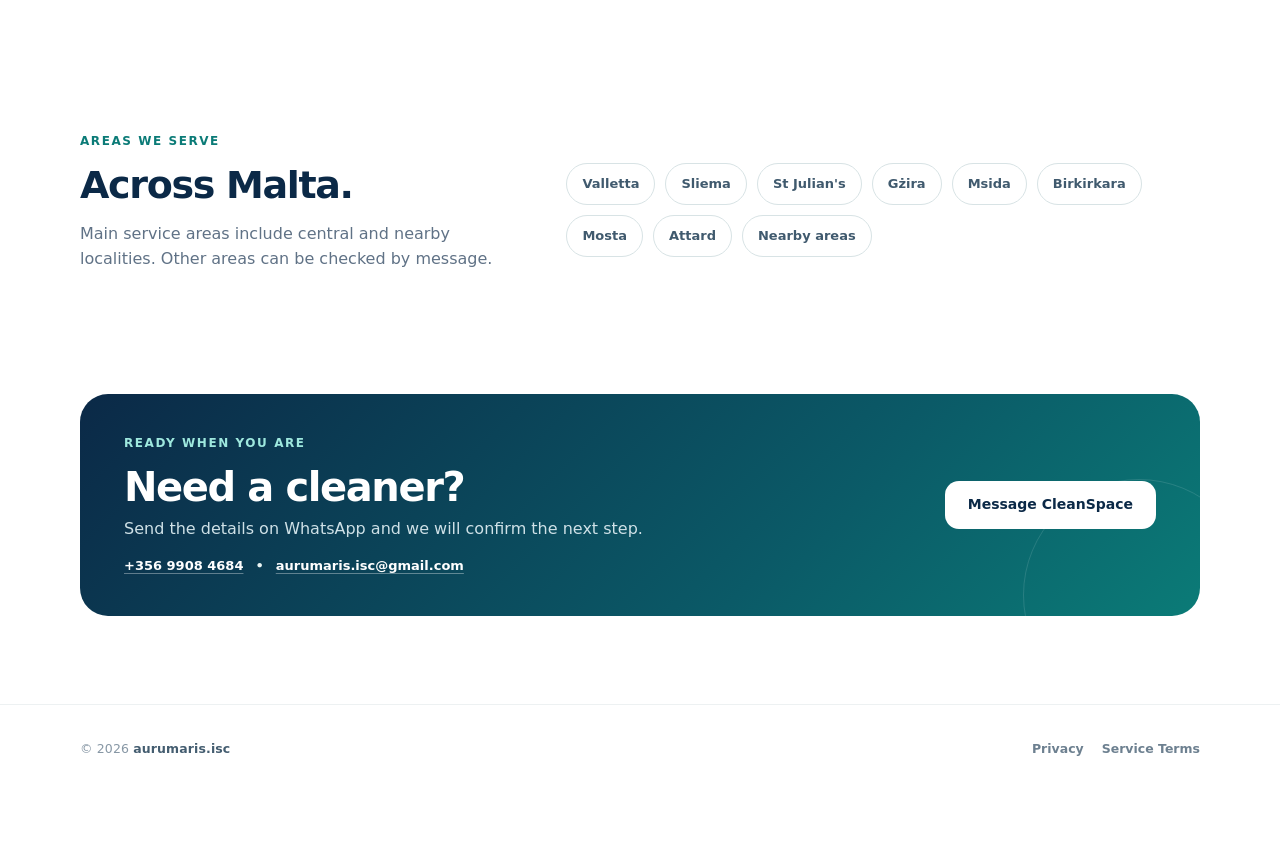
==== commit 693b65b9: "Connect CleanSpace social profiles" ====
--- a/index.html
+++ b/index.html
@@ -18,8 +18,9 @@
   <link rel="preconnect" href="https://images.unsplash.com">
   <link rel="stylesheet" href="styles.css">
   <link rel="stylesheet" href="footer.css">
+  <link rel="stylesheet" href="social.css">
   <script type="application/ld+json">
-  {"@context":"https://schema.org","@type":"LocalBusiness","name":"CleanSpace Malta","description":"Simple, reliable cleaning support for rooms, studios, shared apartments and small flats across Malta.","telephone":"+35699084684","email":"aurumaris.isc@gmail.com","areaServed":["Malta","Valletta","Sliema","St Julian's","Gzira","Msida","Birkirkara","Mosta","Attard"],"priceRange":"€€"}
+  {"@context":"https://schema.org","@type":"LocalBusiness","name":"CleanSpace Malta","description":"Simple, reliable cleaning support for rooms, studios, shared apartments and small flats across Malta.","telephone":"+35699084684","email":"aurumaris.isc@gmail.com","areaServed":["Malta","Valletta","Sliema","St Julian's","Gzira","Msida","Birkirkara","Mosta","Attard"],"priceRange":"€€","sameAs":["https://www.facebook.com/cleanspacemalta","https://www.instagram.com/cleanspacemalta_/"]}
   </script>
 </head>
 <body>
@@ -28,8 +29,28 @@
     <div class="nav-shell">
       <a class="brand" href="#top" aria-label="CleanSpace Malta home"><img src="assets/logo.svg" alt="CleanSpace Malta" width="220" height="64"></a>
       <button class="menu-toggle" type="button" aria-expanded="false" aria-controls="primary-nav" aria-label="Open menu"><span></span><span></span><span></span></button>
-      <nav id="primary-nav" class="primary-nav" aria-label="Primary navigation"><a href="#services">Services</a><a href="#process">How it works</a><a href="#areas">Areas</a><a href="#contact">Contact</a></nav>
-      <a class="button button-primary header-cta" href="https://wa.me/35699084684?text=Hello%20CleanSpace%20Malta%2C%20I%20would%20like%20a%20cleaning%20quote." target="_blank" rel="noopener">Get a quote</a>
+      <nav id="primary-nav" class="primary-nav" aria-label="Primary navigation">
+        <a href="#services">Services</a><a href="#process">How it works</a><a href="#areas">Areas</a><a href="#contact">Contact</a>
+        <div class="mobile-socials" aria-label="CleanSpace social media">
+          <a class="social-icon" href="https://www.facebook.com/cleanspacemalta" target="_blank" rel="noopener noreferrer" aria-label="CleanSpace Malta on Facebook">
+            <svg viewBox="0 0 24 24" aria-hidden="true"><path d="M13.7 21v-8h2.7l.4-3.1h-3.1V8c0-.9.3-1.5 1.6-1.5H17V3.7c-.3 0-1.3-.1-2.4-.1-2.4 0-4 1.5-4 4.1v2.2H8V13h2.6v8h3.1Z" fill="currentColor"/></svg>
+          </a>
+          <a class="social-icon" href="https://www.instagram.com/cleanspacemalta_/" target="_blank" rel="noopener noreferrer" aria-label="CleanSpace Malta on Instagram">
+            <svg viewBox="0 0 24 24" aria-hidden="true"><rect x="3.5" y="3.5" width="17" height="17" rx="5" fill="none" stroke="currentColor" stroke-width="1.8"/><circle cx="12" cy="12" r="4" fill="none" stroke="currentColor" stroke-width="1.8"/><circle cx="17.4" cy="6.8" r="1.1" fill="currentColor"/></svg>
+          </a>
+        </div>
+      </nav>
+      <div class="header-actions">
+        <div class="header-socials" aria-label="CleanSpace social media">
+          <a class="social-icon" href="https://www.facebook.com/cleanspacemalta" target="_blank" rel="noopener noreferrer" aria-label="CleanSpace Malta on Facebook">
+            <svg viewBox="0 0 24 24" aria-hidden="true"><path d="M13.7 21v-8h2.7l.4-3.1h-3.1V8c0-.9.3-1.5 1.6-1.5H17V3.7c-.3 0-1.3-.1-2.4-.1-2.4 0-4 1.5-4 4.1v2.2H8V13h2.6v8h3.1Z" fill="currentColor"/></svg>
+          </a>
+          <a class="social-icon" href="https://www.instagram.com/cleanspacemalta_/" target="_blank" rel="noopener noreferrer" aria-label="CleanSpace Malta on Instagram">
+            <svg viewBox="0 0 24 24" aria-hidden="true"><rect x="3.5" y="3.5" width="17" height="17" rx="5" fill="none" stroke="currentColor" stroke-width="1.8"/><circle cx="12" cy="12" r="4" fill="none" stroke="currentColor" stroke-width="1.8"/><circle cx="17.4" cy="6.8" r="1.1" fill="currentColor"/></svg>
+          </a>
+        </div>
+        <a class="button button-primary header-cta" href="https://wa.me/35699084684?text=Hello%20CleanSpace%20Malta%2C%20I%20would%20like%20a%20cleaning%20quote." target="_blank" rel="noopener">Get a quote</a>
+      </div>
     </div>
   </header>
   <main id="main">
--- a/styles.css
+++ b/styles.css
@@ -1 +1 @@
-:root{--navy:#0b2947;--navy-2:#123957;--teal:#0f9f90;--teal-dark:#0b7b77;--text:#11283d;--muted:#607286;--line:#dfe8ea;--soft:#f5faf9;--white:#fff;--shadow:0 20px 55px rgba(11,41,71,.09);--radius:22px}*{box-sizing:border-box}html{scroll-behavior:smooth}body{margin:0;font-family:Inter,ui-sans-serif,system-ui,-apple-system,BlinkMacSystemFont,"Segoe UI",sans-serif;color:var(--text);background:#fff;line-height:1.55;-webkit-font-smoothing:antialiased}a{color:inherit;text-decoration:none}img{display:block;max-width:100%}button{font:inherit}.skip-link{position:absolute;left:-9999px;top:10px;z-index:999;background:#fff;padding:10px 14px;border-radius:10px}.skip-link:focus{left:10px}.container{width:min(1120px,calc(100% - 40px));margin-inline:auto}.section{padding:88px 0}.site-header{position:sticky;top:0;z-index:50;background:rgba(255,255,255,.9);backdrop-filter:blur(18px);border-bottom:1px solid rgba(223,232,234,.85)}.nav-shell{width:min(1120px,calc(100% - 40px));height:74px;margin:auto;display:grid;grid-template-columns:auto 1fr auto;align-items:center;gap:34px}.brand img{width:178px;height:auto}.primary-nav{display:flex;justify-content:center;gap:28px;font-size:14px;font-weight:700;color:#355066}.primary-nav a{padding:10px 0}.primary-nav a:hover{color:var(--teal-dark)}.menu-toggle{display:none;width:42px;height:42px;border:0;background:transparent;padding:10px;cursor:pointer}.menu-toggle span{display:block;height:2px;background:var(--navy);margin:5px 0;border-radius:4px}.button{display:inline-flex;align-items:center;justify-content:center;min-height:48px;padding:0 20px;border-radius:14px;font-weight:800;font-size:14px;border:1px solid transparent;transition:.2s ease;white-space:nowrap}.button:hover{transform:translateY(-1px)}.button-primary{background:linear-gradient(135deg,var(--teal),var(--teal-dark));color:#fff;box-shadow:0 10px 26px rgba(15,159,144,.2)}.button-secondary{background:#fff;color:var(--navy);border-color:#cad8dc}.button-light{background:#fff;color:var(--navy);padding-inline:22px}.hero{padding:72px 0 62px;background:linear-gradient(180deg,#fff 0%,#fbfdfd 100%)}.hero-grid{display:grid;grid-template-columns:1fr .92fr;gap:70px;align-items:center}.hero-copy{max-width:620px}.eyebrow{margin:0 0 14px;text-transform:uppercase;letter-spacing:.13em;font-size:12px;font-weight:850;color:var(--teal-dark)}.eyebrow.light{color:#9ee8de}.hero h1{margin:0;color:var(--navy);font-size:clamp(48px,6.1vw,76px);line-height:.98;letter-spacing:-.055em;font-weight:850}.hero h1 span{color:var(--teal-dark)}.hero-lead{margin:24px 0 0;max-width:590px;color:var(--muted);font-size:18px;line-height:1.7}.hero-actions{display:flex;gap:12px;margin-top:30px}.hero-meta{display:flex;flex-wrap:wrap;gap:10px 20px;margin-top:26px;color:#617488;font-size:13px;font-weight:700}.hero-meta span{position:relative;padding-left:16px}.hero-meta span::before{content:"";position:absolute;left:0;top:7px;width:7px;height:7px;background:var(--teal);border-radius:50%}.hero-art-wrap{position:relative}.hero-art-card{border-radius:30px;overflow:hidden;background:var(--soft);box-shadow:var(--shadow);border:1px solid #e3eeec}.floating-note{position:absolute;left:-22px;bottom:26px;background:#fff;border:1px solid #e0e8e9;box-shadow:0 16px 34px rgba(11,41,71,.14);border-radius:16px;padding:14px 18px;display:grid;gap:2px}.floating-note strong{font-size:14px;color:var(--navy)}.floating-note span{font-size:12px;color:var(--muted)}.standards{background:var(--navy);color:#fff}.standards-grid{min-height:108px;display:grid;grid-template-columns:repeat(4,1fr);align-items:center}.standards article{display:flex;align-items:center;gap:13px;padding:0 22px;border-right:1px solid rgba(255,255,255,.13)}.standards article:first-child{padding-left:0}.standards article:last-child{border-right:0}.dot{width:12px;height:12px;border:3px solid #93dfd6;border-radius:50%;box-shadow:0 0 0 5px rgba(147,223,214,.08)}.standards strong{display:block;font-size:14px}.standards small{display:block;margin-top:2px;color:#bed0dc;font-size:12px}.section-heading{text-align:center;max-width:640px;margin:0 auto 34px}.section-heading h2,.process-intro h2,.areas h2,.final-cta h2{margin:0;color:var(--navy);letter-spacing:-.035em;font-size:clamp(32px,4vw,46px);line-height:1.08}.section-heading p:not(.eyebrow){margin:12px 0 0;color:var(--muted)}.service-grid{display:grid;grid-template-columns:repeat(4,1fr);gap:16px}.service-card{border:1px solid var(--line);border-radius:20px;padding:24px;background:#fff;min-height:218px;transition:.2s ease}.service-card:hover{transform:translateY(-3px);box-shadow:0 14px 34px rgba(11,41,71,.08);border-color:#cce2df}.service-card img{width:54px;height:54px;margin-bottom:22px}.service-card h3{margin:0 0 8px;color:var(--navy);font-size:18px}.service-card p{margin:0;color:var(--muted);font-size:14px;line-height:1.6}.process-section{padding-top:20px}.process-card{display:grid;grid-template-columns:.75fr 1.4fr;gap:48px;align-items:center;background:var(--soft);border:1px solid #e3eeec;border-radius:26px;padding:40px 44px}.process-intro h2{font-size:36px}.process-list{list-style:none;margin:0;padding:0;display:grid;grid-template-columns:repeat(3,1fr);gap:18px}.process-list li{display:flex;gap:12px}.process-list>li>span{width:34px;height:34px;flex:0 0 34px;display:grid;place-items:center;border-radius:50%;background:var(--teal);color:#fff;font-weight:850;font-size:13px}.process-list strong{display:block;color:var(--navy);font-size:14px;margin-top:5px}.process-list p{margin:5px 0 0;color:var(--muted);font-size:12.5px;line-height:1.55}.areas{padding-top:72px}.areas-grid{display:grid;grid-template-columns:.8fr 1.2fr;gap:64px;align-items:center}.areas h2{font-size:38px}.muted{color:var(--muted);max-width:500px}.area-pills{display:flex;flex-wrap:wrap;gap:10px}.area-pills span{padding:10px 15px;border:1px solid #d8e3e5;border-radius:999px;background:#fff;color:#405a6e;font-size:13px;font-weight:750}.final-cta{padding-top:18px}.final-cta-card{display:flex;align-items:center;justify-content:space-between;gap:30px;padding:40px 44px;border-radius:28px;background:linear-gradient(135deg,var(--navy),#0b5a67 64%,var(--teal-dark));color:#fff;overflow:hidden;position:relative}.final-cta-card::after{content:"";position:absolute;right:-55px;bottom:-95px;width:230px;height:230px;border:1px solid rgba(255,255,255,.12);border-radius:50%}.final-cta-card h2{color:#fff;font-size:40px}.final-cta-card p:not(.eyebrow){margin:8px 0 0;color:#cfe1e7}.contact-line{display:flex;flex-wrap:wrap;gap:8px 12px;margin-top:14px;font-size:13px;font-weight:750;color:#e9f5f4}.contact-line a{color:#fff;text-decoration:underline;text-decoration-color:rgba(255,255,255,.35);text-underline-offset:3px}.contact-line a:hover{color:#dffaf4}.final-cta-card .button{position:relative;z-index:1}.site-footer{padding:42px 0 98px;border-top:1px solid #e5ecee}.footer-grid{display:grid;grid-template-columns:1fr auto;gap:28px;align-items:start}.footer-grid img{width:158px}.footer-grid>div:first-child p{margin:8px 0 0;color:var(--muted);font-size:13px}.footer-links{display:flex;gap:20px;font-size:13px;font-weight:700;color:#486176}.footer-links a:hover{color:var(--teal-dark)}.copyright{grid-column:1/-1;margin:0;padding-top:18px;border-top:1px solid #edf1f2;color:#8393a1;font-size:12px}.mobile-whatsapp{display:none}:focus-visible{outline:3px solid rgba(15,159,144,.35);outline-offset:3px}@media(max-width:900px){.nav-shell{grid-template-columns:auto 1fr auto;gap:16px}.brand img{width:164px}.primary-nav{display:none;position:absolute;top:74px;left:0;right:0;background:#fff;border-bottom:1px solid var(--line);padding:16px 20px 22px;flex-direction:column;gap:2px}.primary-nav.open{display:flex}.primary-nav a{padding:11px 0}.menu-toggle{display:block;justify-self:end}.header-cta{display:none}.hero{padding-top:48px}.hero-grid{grid-template-columns:1fr;gap:40px}.hero-copy{max-width:720px}.hero h1{font-size:clamp(48px,10vw,68px)}.hero-art-wrap{max-width:720px}.floating-note{left:18px}.standards-grid{grid-template-columns:repeat(2,1fr);padding:18px 0}.standards article{min-height:68px;border-right:0;padding:10px 16px}.service-grid{grid-template-columns:repeat(2,1fr)}.process-card{grid-template-columns:1fr;gap:28px}.process-list{grid-template-columns:1fr}.areas-grid{grid-template-columns:1fr;gap:28px}.final-cta-card{align-items:flex-start;flex-direction:column}.footer-grid{grid-template-columns:1fr}.footer-links{flex-wrap:wrap}.copyright{grid-column:auto}.mobile-whatsapp{display:flex;position:fixed;left:14px;right:14px;bottom:14px;z-index:60;min-height:52px;align-items:center;justify-content:center;background:linear-gradient(135deg,var(--teal),var(--teal-dark));color:#fff;border-radius:16px;font-size:14px;font-weight:850;box-shadow:0 14px 36px rgba(11,41,71,.24)}.site-footer{padding-bottom:100px}}@media(max-width:600px){.container,.nav-shell{width:min(100% - 28px,1120px)}.section{padding:64px 0}.nav-shell{height:68px}.primary-nav{top:68px}.brand img{width:150px}.hero{padding:34px 0 46px}.hero h1{font-size:46px}.hero-lead{font-size:16px}.hero-actions{flex-direction:column}.hero-actions .button{width:100%}.hero-meta{gap:8px 14px;font-size:12px}.floating-note{display:none}.standards-grid{grid-template-columns:1fr 1fr}.standards article{padding:8px 8px}.standards strong{font-size:12px}.standards small{font-size:10.5px}.service-grid{grid-template-columns:1fr}.service-card{min-height:auto}.process-card{padding:30px 22px}.process-intro h2{font-size:31px}.final-cta-card{padding:32px 24px}.final-cta-card h2{font-size:32px}.final-cta-card .button{width:100%}}@media(prefers-reduced-motion:reduce){html{scroll-behavior:auto}.button,.service-card{transition:none}}+:root{--navy:#0b2947;--navy-2:#123957;--teal:#0f9f90;--teal-dark:#0b7b77;--text:#11283d;--muted:#607286;--line:#dfe8ea;--soft:#f5faf9;--white:#fff;--shadow:0 20px 55px rgba(11,41,71,.09);--radius:22px}*{box-sizing:border-box}html{scroll-behavior:smooth}body{margin:0;font-family:Inter,ui-sans-serif,system-ui,-apple-system,BlinkMacSystemFont,"Segoe UI",sans-serif;color:var(--text);background:#fff;line-height:1.55;-webkit-font-smoothing:antialiased}a{color:inherit;text-decoration:none}img{display:block;max-width:100%}button{font:inherit}.skip-link{position:absolute;left:-9999px;top:10px;z-index:999;background:#fff;padding:10px 14px;border-radius:10px}.skip-link:focus{left:10px}.container{width:min(1120px,calc(100% - 40px));margin-inline:auto}.section{padding:88px 0}.site-header{position:sticky;top:0;z-index:50;background:rgba(255,255,255,.9);backdrop-filter:blur(18px);border-bottom:1px solid rgba(223,232,234,.85)}.nav-shell{width:min(1120px,calc(100% - 40px));height:74px;margin:auto;display:grid;grid-template-columns:auto 1fr auto;align-items:center;gap:34px}.brand img{width:178px;height:auto}.primary-nav{display:flex;justify-content:center;gap:28px;font-size:14px;font-weight:700;color:#355066}.primary-nav a{padding:10px 0}.primary-nav a:hover{color:var(--teal-dark)}.menu-toggle{display:none;width:42px;height:42px;border:0;background:transparent;padding:10px;cursor:pointer}.menu-toggle span{display:block;height:2px;background:var(--navy);margin:5px 0;border-radius:4px}.button{display:inline-flex;align-items:center;justify-content:center;min-height:48px;padding:0 20px;border-radius:14px;font-weight:800;font-size:14px;border:1px solid transparent;transition:.2s ease;white-space:nowrap}.button:hover{transform:translateY(-1px)}.button-primary{background:linear-gradient(135deg,var(--teal),var(--teal-dark));color:#fff;box-shadow:0 10px 26px rgba(15,159,144,.2)}.button-secondary{background:#fff;color:var(--navy);border-color:#cad8dc}.button-light{background:#fff;color:var(--navy);padding-inline:22px}.hero{padding:72px 0 62px;background:linear-gradient(180deg,#fff 0%,#fbfdfd 100%)}.hero-grid{display:grid;grid-template-columns:1fr .92fr;gap:70px;align-items:center}.hero-copy{max-width:620px}.eyebrow{margin:0 0 14px;text-transform:uppercase;letter-spacing:.13em;font-size:12px;font-weight:850;color:var(--teal-dark)}.eyebrow.light{color:#9ee8de}.hero h1{margin:0;color:var(--navy);font-size:clamp(48px,6.1vw,76px);line-height:.98;letter-spacing:-.055em;font-weight:850}.hero h1 span{color:var(--teal-dark)}.hero-lead{margin:24px 0 0;max-width:590px;color:var(--muted);font-size:18px;line-height:1.7}.hero-actions{display:flex;gap:12px;margin-top:30px}.hero-meta{display:flex;flex-wrap:wrap;gap:10px 20px;margin-top:26px;color:#617488;font-size:13px;font-weight:700}.hero-meta span{position:relative;padding-left:16px}.hero-meta span::before{content:"";position:absolute;left:0;top:7px;width:7px;height:7px;background:var(--teal);border-radius:50%}.hero-art-wrap{position:relative}.hero-art-card{aspect-ratio:4/3;border-radius:30px;overflow:hidden;background:#eaf1f1;box-shadow:var(--shadow);border:1px solid #e3eeec}.hero-art-card img{width:100%;height:100%;object-fit:cover;object-position:center;transform:scale(1.01)}.floating-note{position:absolute;left:-22px;bottom:26px;background:#fff;border:1px solid #e0e8e9;box-shadow:0 16px 34px rgba(11,41,71,.14);border-radius:16px;padding:14px 18px;display:grid;gap:2px}.floating-note strong{font-size:14px;color:var(--navy)}.floating-note span{font-size:12px;color:var(--muted)}.standards{background:var(--navy);color:#fff}.standards-grid{min-height:108px;display:grid;grid-template-columns:repeat(4,1fr);align-items:center}.standards article{display:flex;align-items:center;gap:13px;padding:0 22px;border-right:1px solid rgba(255,255,255,.13)}.standards article:first-child{padding-left:0}.standards article:last-child{border-right:0}.dot{width:12px;height:12px;border:3px solid #93dfd6;border-radius:50%;box-shadow:0 0 0 5px rgba(147,223,214,.08)}.standards strong{display:block;font-size:14px}.standards small{display:block;margin-top:2px;color:#bed0dc;font-size:12px}.section-heading{text-align:center;max-width:640px;margin:0 auto 34px}.section-heading h2,.process-intro h2,.areas h2,.final-cta h2{margin:0;color:var(--navy);letter-spacing:-.035em;font-size:clamp(32px,4vw,46px);line-height:1.08}.section-heading p:not(.eyebrow){margin:12px 0 0;color:var(--muted)}.service-grid{display:grid;grid-template-columns:repeat(4,1fr);gap:16px}.service-card{border:1px solid var(--line);border-radius:20px;padding:24px;background:#fff;min-height:218px;transition:.2s ease}.service-card:hover{transform:translateY(-3px);box-shadow:0 14px 34px rgba(11,41,71,.08);border-color:#cce2df}.service-card img{width:54px;height:54px;margin-bottom:22px}.service-card h3{margin:0 0 8px;color:var(--navy);font-size:18px}.service-card p{margin:0;color:var(--muted);font-size:14px;line-height:1.6}.process-section{padding-top:20px}.process-card{display:grid;grid-template-columns:.75fr 1.4fr;gap:48px;align-items:center;background:var(--soft);border:1px solid #e3eeec;border-radius:26px;padding:40px 44px}.process-intro h2{font-size:36px}.process-list{list-style:none;margin:0;padding:0;display:grid;grid-template-columns:repeat(3,1fr);gap:18px}.process-list li{display:flex;gap:12px}.process-list>li>span{width:34px;height:34px;flex:0 0 34px;display:grid;place-items:center;border-radius:50%;background:var(--teal);color:#fff;font-weight:850;font-size:13px}.process-list strong{display:block;color:var(--navy);font-size:14px;margin-top:5px}.process-list p{margin:5px 0 0;color:var(--muted);font-size:12.5px;line-height:1.55}.areas{padding-top:72px}.areas-grid{display:grid;grid-template-columns:.8fr 1.2fr;gap:64px;align-items:center}.areas h2{font-size:38px}.muted{color:var(--muted);max-width:500px}.area-pills{display:flex;flex-wrap:wrap;gap:10px}.area-pills span{padding:10px 15px;border:1px solid #d8e3e5;border-radius:999px;background:#fff;color:#405a6e;font-size:13px;font-weight:750}.final-cta{padding-top:18px}.final-cta-card{display:flex;align-items:center;justify-content:space-between;gap:30px;padding:40px 44px;border-radius:28px;background:linear-gradient(135deg,var(--navy),#0b5a67 64%,var(--teal-dark));color:#fff;overflow:hidden;position:relative}.final-cta-card::after{content:"";position:absolute;right:-55px;bottom:-95px;width:230px;height:230px;border:1px solid rgba(255,255,255,.12);border-radius:50%}.final-cta-card h2{color:#fff;font-size:40px}.final-cta-card p:not(.eyebrow){margin:8px 0 0;color:#cfe1e7}.contact-line{display:flex;flex-wrap:wrap;gap:8px 12px;margin-top:14px;font-size:13px;font-weight:750;color:#e9f5f4}.contact-line a{color:#fff;text-decoration:underline;text-decoration-color:rgba(255,255,255,.35);text-underline-offset:3px}.contact-line a:hover{color:#dffaf4}.final-cta-card .button{position:relative;z-index:1}.site-footer{padding:42px 0 98px;border-top:1px solid #e5ecee}.footer-grid{display:grid;grid-template-columns:1fr auto;gap:28px;align-items:start}.footer-grid img{width:158px}.footer-grid>div:first-child p{margin:8px 0 0;color:var(--muted);font-size:13px}.footer-links{display:flex;gap:20px;font-size:13px;font-weight:700;color:#486176}.footer-links a:hover{color:var(--teal-dark)}.copyright{grid-column:1/-1;margin:0;padding-top:18px;border-top:1px solid #edf1f2;color:#8393a1;font-size:12px}.mobile-whatsapp{display:none}:focus-visible{outline:3px solid rgba(15,159,144,.35);outline-offset:3px}@media(max-width:900px){.nav-shell{grid-template-columns:auto 1fr auto;gap:16px}.brand img{width:164px}.primary-nav{display:none;position:absolute;top:74px;left:0;right:0;background:#fff;border-bottom:1px solid var(--line);padding:16px 20px 22px;flex-direction:column;gap:2px}.primary-nav.open{display:flex}.primary-nav a{padding:11px 0}.menu-toggle{display:block;justify-self:end}.header-cta{display:none}.hero{padding-top:48px}.hero-grid{grid-template-columns:1fr;gap:40px}.hero-copy{max-width:720px}.hero h1{font-size:clamp(48px,10vw,68px)}.hero-art-wrap{max-width:720px}.floating-note{left:18px}.standards-grid{grid-template-columns:repeat(2,1fr);padding:18px 0}.standards article{min-height:68px;border-right:0;padding:10px 16px}.service-grid{grid-template-columns:repeat(2,1fr)}.process-card{grid-template-columns:1fr;gap:28px}.process-list{grid-template-columns:1fr}.areas-grid{grid-template-columns:1fr;gap:28px}.final-cta-card{align-items:flex-start;flex-direction:column}.footer-grid{grid-template-columns:1fr}.footer-links{flex-wrap:wrap}.copyright{grid-column:auto}.mobile-whatsapp{display:flex;position:fixed;left:14px;right:14px;bottom:14px;z-index:60;min-height:52px;align-items:center;justify-content:center;background:linear-gradient(135deg,var(--teal),var(--teal-dark));color:#fff;border-radius:16px;font-size:14px;font-weight:850;box-shadow:0 14px 36px rgba(11,41,71,.24)}.site-footer{padding-bottom:100px}}@media(max-width:600px){.container,.nav-shell{width:min(100% - 28px,1120px)}.section{padding:64px 0}.nav-shell{height:68px}.primary-nav{top:68px}.brand img{width:150px}.hero{padding:34px 0 46px}.hero h1{font-size:46px}.hero-lead{font-size:16px}.hero-actions{flex-direction:column}.hero-actions .button{width:100%}.hero-meta{gap:8px 14px;font-size:12px}.floating-note{display:none}.standards-grid{grid-template-columns:1fr 1fr}.standards article{padding:8px 8px}.standards strong{font-size:12px}.standards small{font-size:10.5px}.service-grid{grid-template-columns:1fr}.service-card{min-height:auto}.process-card{padding:30px 22px}.process-intro h2{font-size:31px}.final-cta-card{padding:32px 24px}.final-cta-card h2{font-size:32px}.final-cta-card .button{width:100%}}@media(prefers-reduced-motion:reduce){html{scroll-behavior:auto}.button,.service-card{transition:none}}
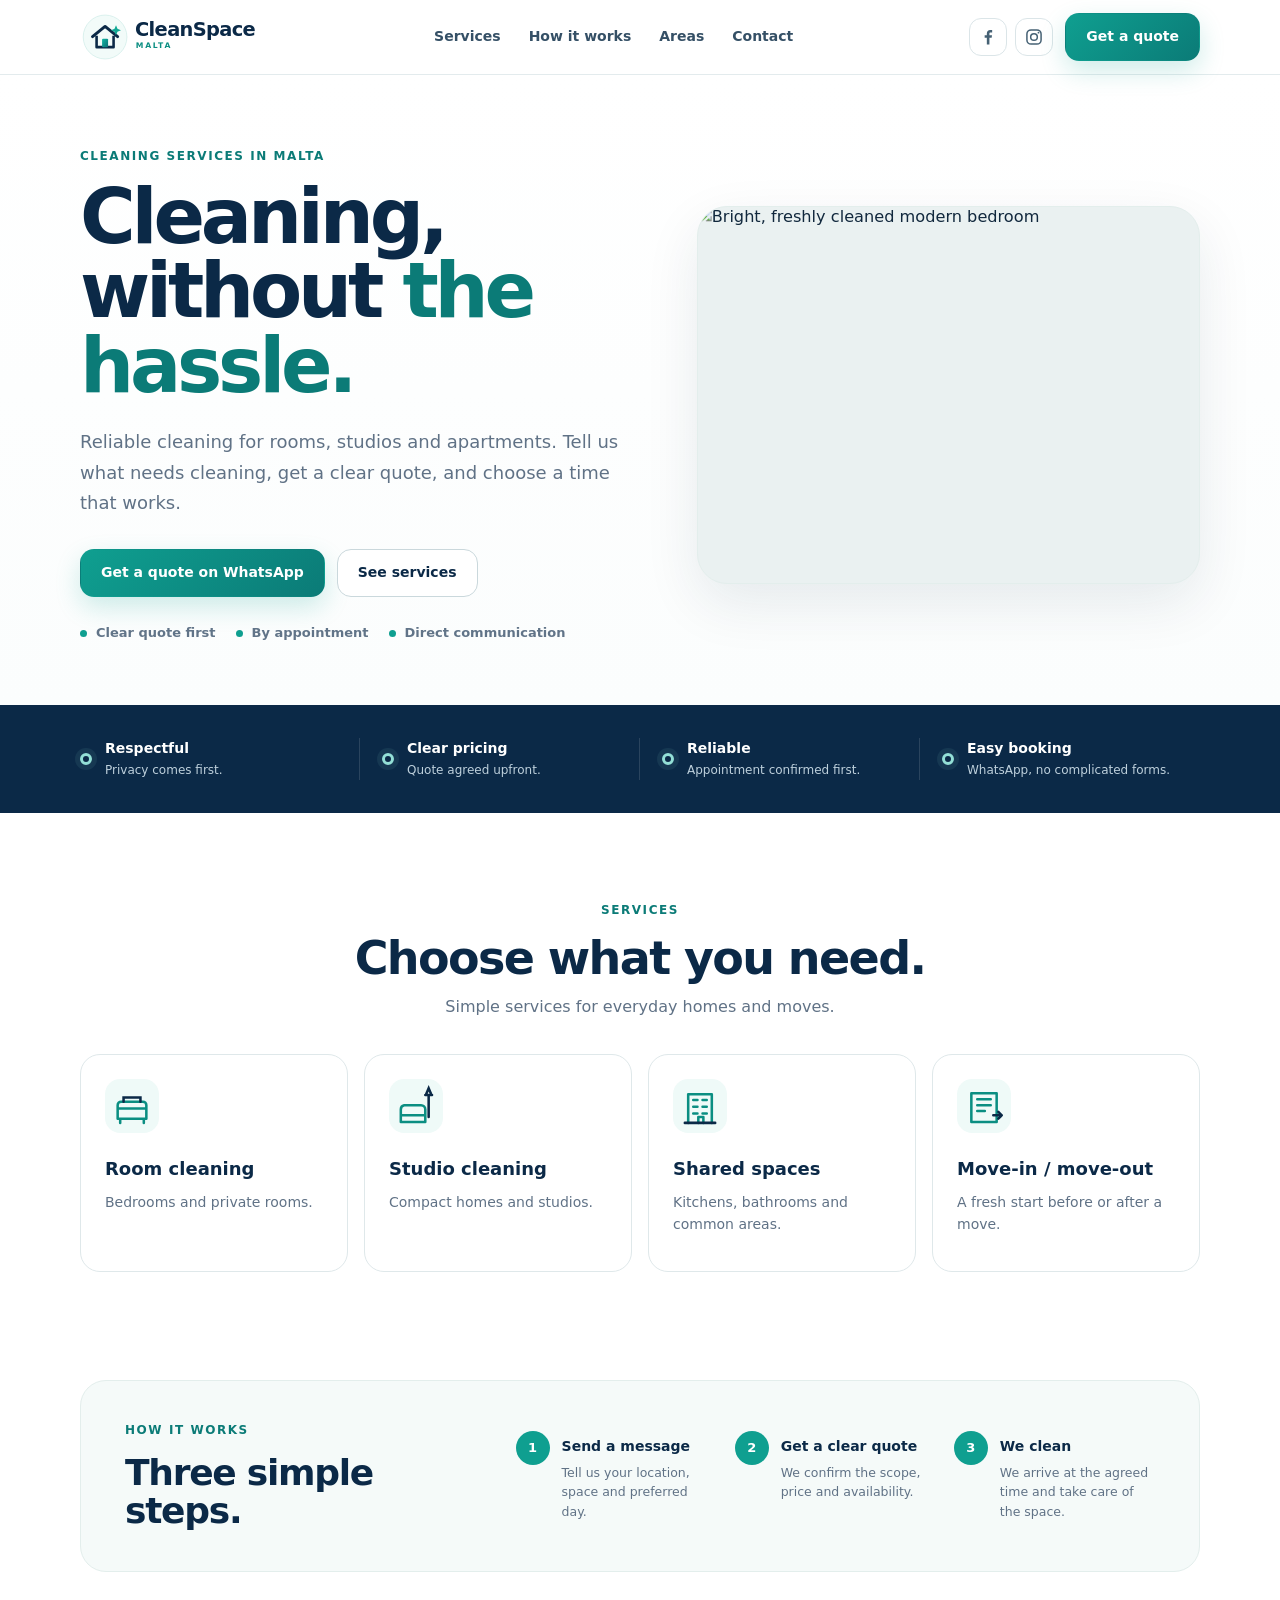
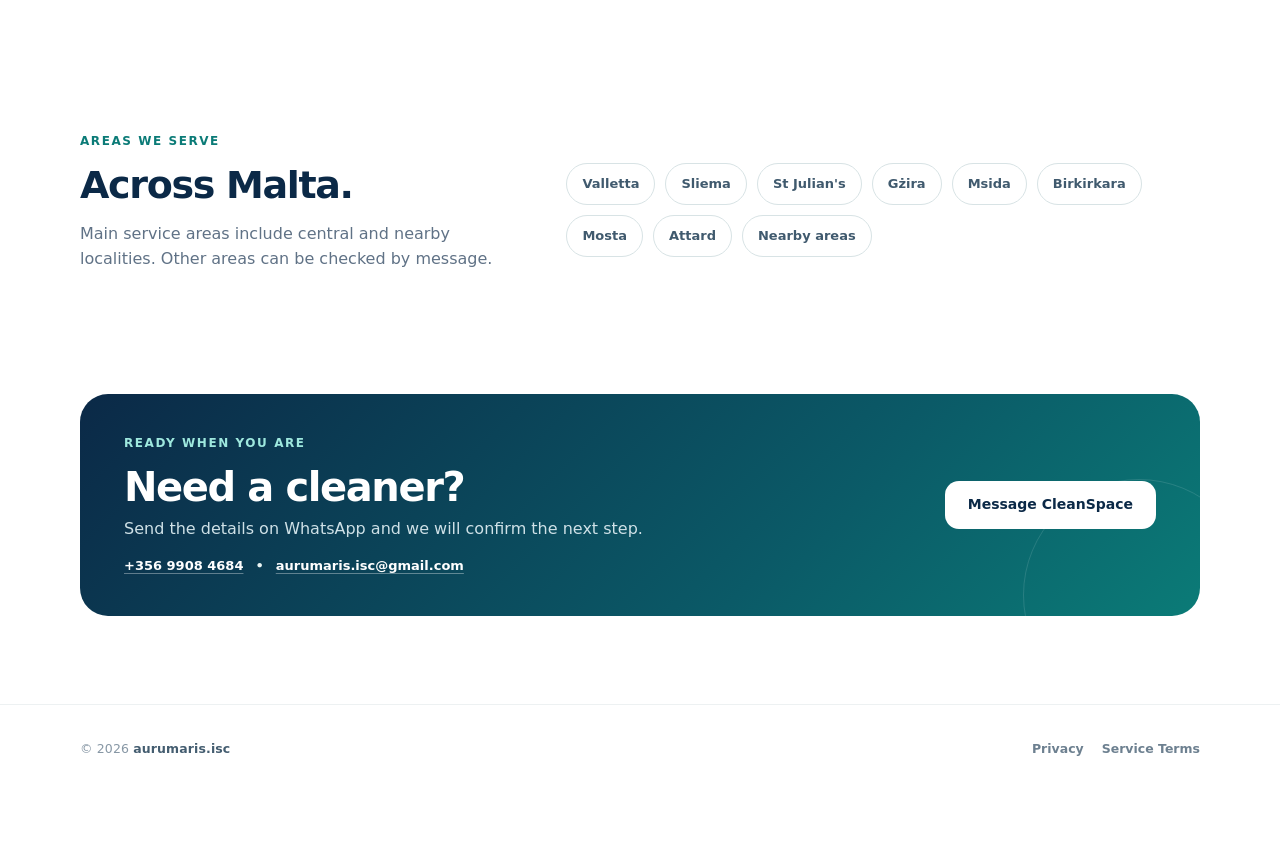
==== commit 4032b281: "Remove redundant hero booking note" ====
--- a/index.html
+++ b/index.html
@@ -63,7 +63,7 @@
           <div class="hero-actions"><a class="button button-primary" href="https://wa.me/35699084684?text=Hello%20CleanSpace%20Malta%2C%20I%20would%20like%20a%20cleaning%20quote." target="_blank" rel="noopener">Get a quote on WhatsApp</a><a class="button button-secondary" href="#services">See services</a></div>
           <div class="hero-meta" aria-label="Service highlights"><span>Clear quote first</span><span>By appointment</span><span>Direct communication</span></div>
         </div>
-        <div class="hero-art-wrap"><div class="hero-art-card"><img src="https://images.unsplash.com/photo-1721738858112-28feb4651ab6?auto=format&fit=crop&w=1100&q=84" alt="Bright, freshly cleaned modern bedroom" width="1100" height="825" fetchpriority="high" decoding="async"></div><div class="floating-note"><strong>Simple booking</strong><span>Message → quote → clean</span></div></div>
+        <div class="hero-art-wrap"><div class="hero-art-card"><img src="https://images.unsplash.com/photo-1721738858112-28feb4651ab6?auto=format&fit=crop&w=1100&q=84" alt="Bright, freshly cleaned modern bedroom" width="1100" height="825" fetchpriority="high" decoding="async"></div></div>
       </div>
     </section>
     <section class="standards" aria-label="CleanSpace standards"><div class="container standards-grid"><article><span class="dot"></span><div><strong>Respectful</strong><small>Privacy comes first.</small></div></article><article><span class="dot"></span><div><strong>Clear pricing</strong><small>Quote agreed upfront.</small></div></article><article><span class="dot"></span><div><strong>Reliable</strong><small>Appointment confirmed first.</small></div></article><article><span class="dot"></span><div><strong>Easy booking</strong><small>WhatsApp, no complicated forms.</small></div></article></div></section>
--- a/social.css
+++ b/social.css
@@ -0,0 +1 @@
+.header-actions{display:flex;align-items:center;gap:12px}.header-socials,.mobile-socials{display:flex;align-items:center;gap:8px}.social-icon{width:38px;height:38px;display:inline-grid;place-items:center;border:1px solid #dbe5e8;border-radius:12px;color:#456174;background:#fff;transition:color .18s ease,border-color .18s ease,background .18s ease,transform .18s ease}.social-icon:hover{color:var(--teal-dark);border-color:#bfdbd7;background:#f7fbfa;transform:translateY(-1px)}.social-icon svg{width:20px;height:20px}.mobile-socials{display:none;margin-top:10px;padding-top:12px;border-top:1px solid var(--line)}@media(max-width:900px){.header-actions{display:none}.menu-toggle{display:block;grid-column:3;grid-row:1;justify-self:end}.primary-nav .mobile-socials{display:flex}.primary-nav .social-icon{padding:0;width:40px;height:40px}}
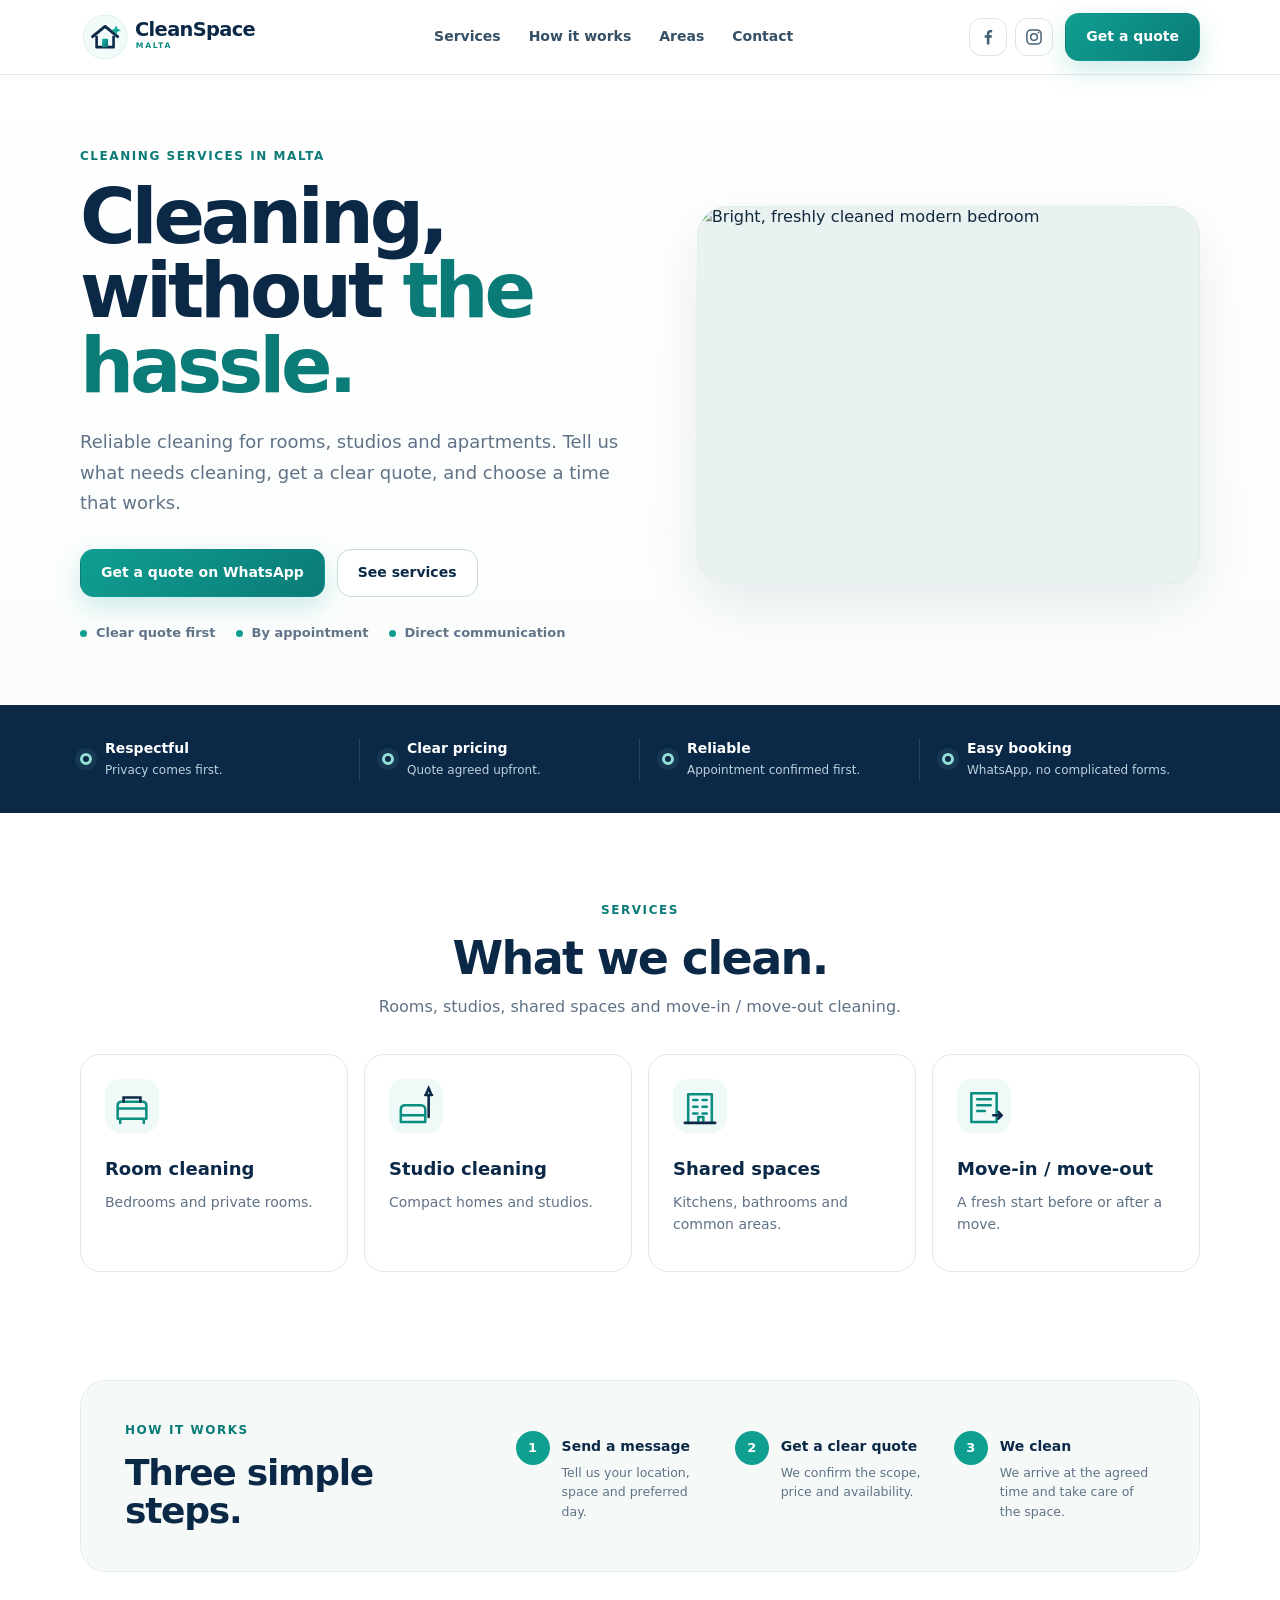
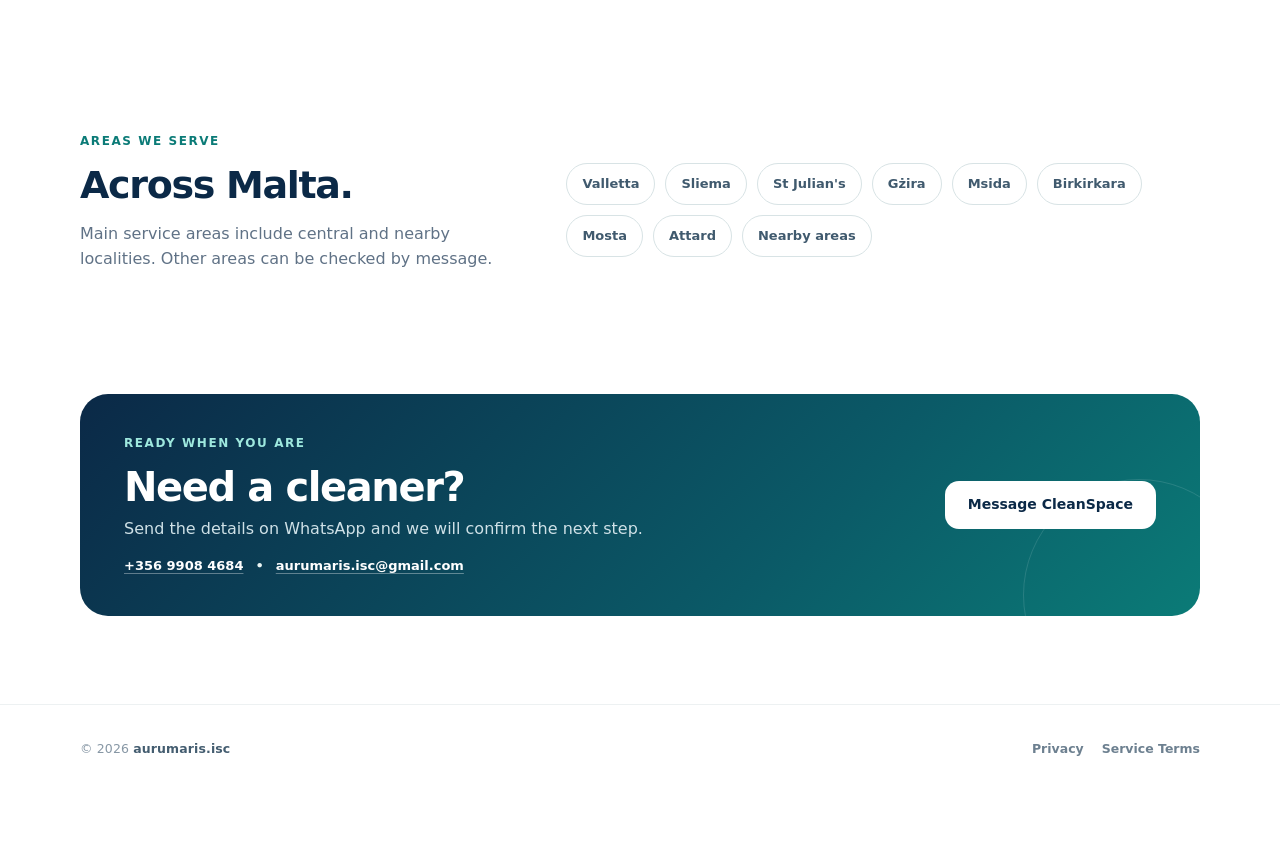
==== commit b761e001: "Clarify services section copy" ====
--- a/index.html
+++ b/index.html
@@ -67,7 +67,7 @@
       </div>
     </section>
     <section class="standards" aria-label="CleanSpace standards"><div class="container standards-grid"><article><span class="dot"></span><div><strong>Respectful</strong><small>Privacy comes first.</small></div></article><article><span class="dot"></span><div><strong>Clear pricing</strong><small>Quote agreed upfront.</small></div></article><article><span class="dot"></span><div><strong>Reliable</strong><small>Appointment confirmed first.</small></div></article><article><span class="dot"></span><div><strong>Easy booking</strong><small>WhatsApp, no complicated forms.</small></div></article></div></section>
-    <section class="section services" id="services"><div class="container"><div class="section-heading"><p class="eyebrow">Services</p><h2>Choose what you need.</h2><p>Simple services for everyday homes and moves.</p></div><div class="service-grid"><article class="service-card"><img src="assets/service-room.svg" alt="" width="64" height="64"><h3>Room cleaning</h3><p>Bedrooms and private rooms.</p></article><article class="service-card"><img src="assets/service-studio.svg" alt="" width="64" height="64"><h3>Studio cleaning</h3><p>Compact homes and studios.</p></article><article class="service-card"><img src="assets/service-shared.svg" alt="" width="64" height="64"><h3>Shared spaces</h3><p>Kitchens, bathrooms and common areas.</p></article><article class="service-card"><img src="assets/service-move.svg" alt="" width="64" height="64"><h3>Move-in / move-out</h3><p>A fresh start before or after a move.</p></article></div></div></section>
+    <section class="section services" id="services"><div class="container"><div class="section-heading"><p class="eyebrow">Services</p><h2>What we clean.</h2><p>Rooms, studios, shared spaces and move-in / move-out cleaning.</p></div><div class="service-grid"><article class="service-card"><img src="assets/service-room.svg" alt="" width="64" height="64"><h3>Room cleaning</h3><p>Bedrooms and private rooms.</p></article><article class="service-card"><img src="assets/service-studio.svg" alt="" width="64" height="64"><h3>Studio cleaning</h3><p>Compact homes and studios.</p></article><article class="service-card"><img src="assets/service-shared.svg" alt="" width="64" height="64"><h3>Shared spaces</h3><p>Kitchens, bathrooms and common areas.</p></article><article class="service-card"><img src="assets/service-move.svg" alt="" width="64" height="64"><h3>Move-in / move-out</h3><p>A fresh start before or after a move.</p></article></div></div></section>
     <section class="section process-section" id="process"><div class="container process-card"><div class="process-intro"><p class="eyebrow">How it works</p><h2>Three simple steps.</h2></div><ol class="process-list"><li><span>1</span><div><strong>Send a message</strong><p>Tell us your location, space and preferred day.</p></div></li><li><span>2</span><div><strong>Get a clear quote</strong><p>We confirm the scope, price and availability.</p></div></li><li><span>3</span><div><strong>We clean</strong><p>We arrive at the agreed time and take care of the space.</p></div></li></ol></div></section>
     <section class="section areas" id="areas"><div class="container areas-grid"><div><p class="eyebrow">Areas we serve</p><h2>Across Malta.</h2><p class="muted">Main service areas include central and nearby localities. Other areas can be checked by message.</p></div><div class="area-pills" aria-label="Service areas"><span>Valletta</span><span>Sliema</span><span>St Julian's</span><span>Gżira</span><span>Msida</span><span>Birkirkara</span><span>Mosta</span><span>Attard</span><span>Nearby areas</span></div></div></section>
     <section class="section final-cta" id="contact"><div class="container final-cta-card"><div><p class="eyebrow light">Ready when you are</p><h2>Need a cleaner?</h2><p>Send the details on WhatsApp and we will confirm the next step.</p><div class="contact-line"><a href="tel:+35699084684">+356 9908 4684</a><span>•</span><a href="mailto:aurumaris.isc@gmail.com">aurumaris.isc@gmail.com</a></div></div><a class="button button-light" href="https://wa.me/35699084684?text=Hello%20CleanSpace%20Malta%2C%20I%20would%20like%20a%20cleaning%20quote." target="_blank" rel="noopener">Message CleanSpace</a></div></section>
